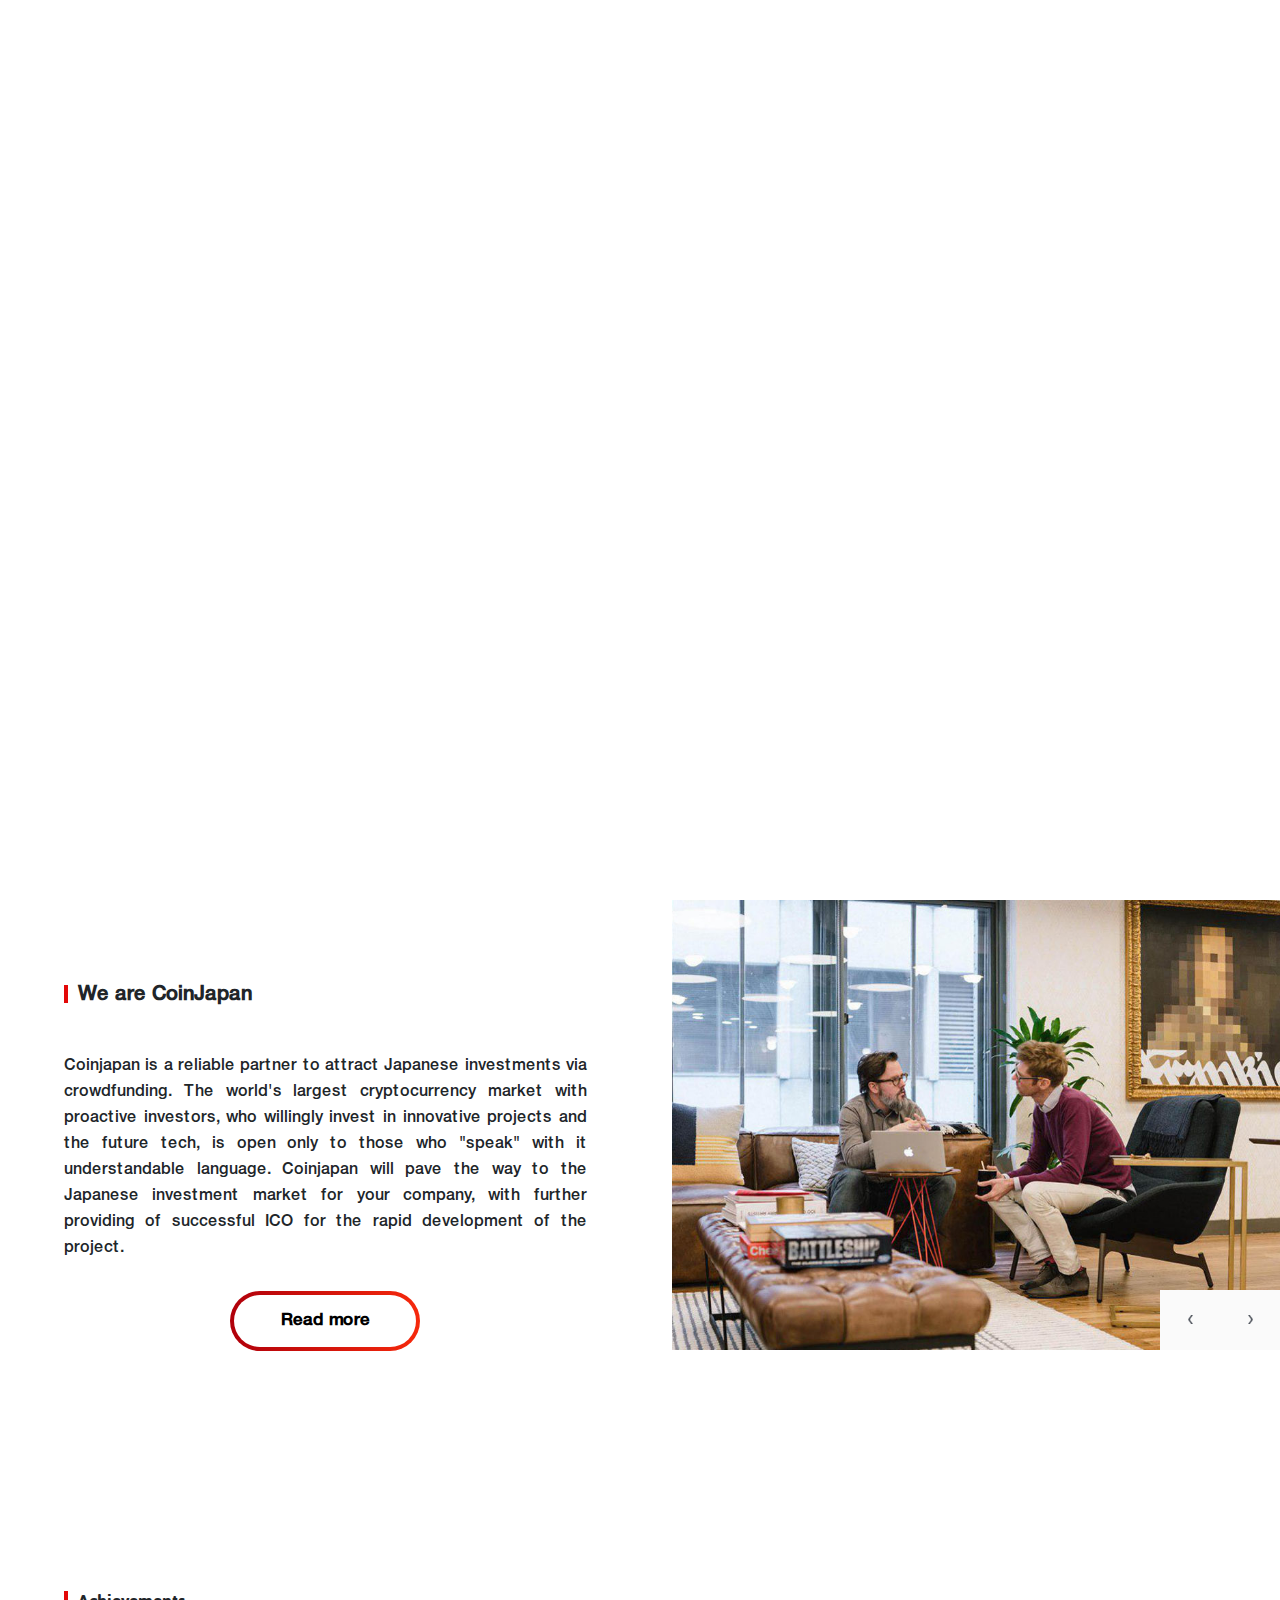
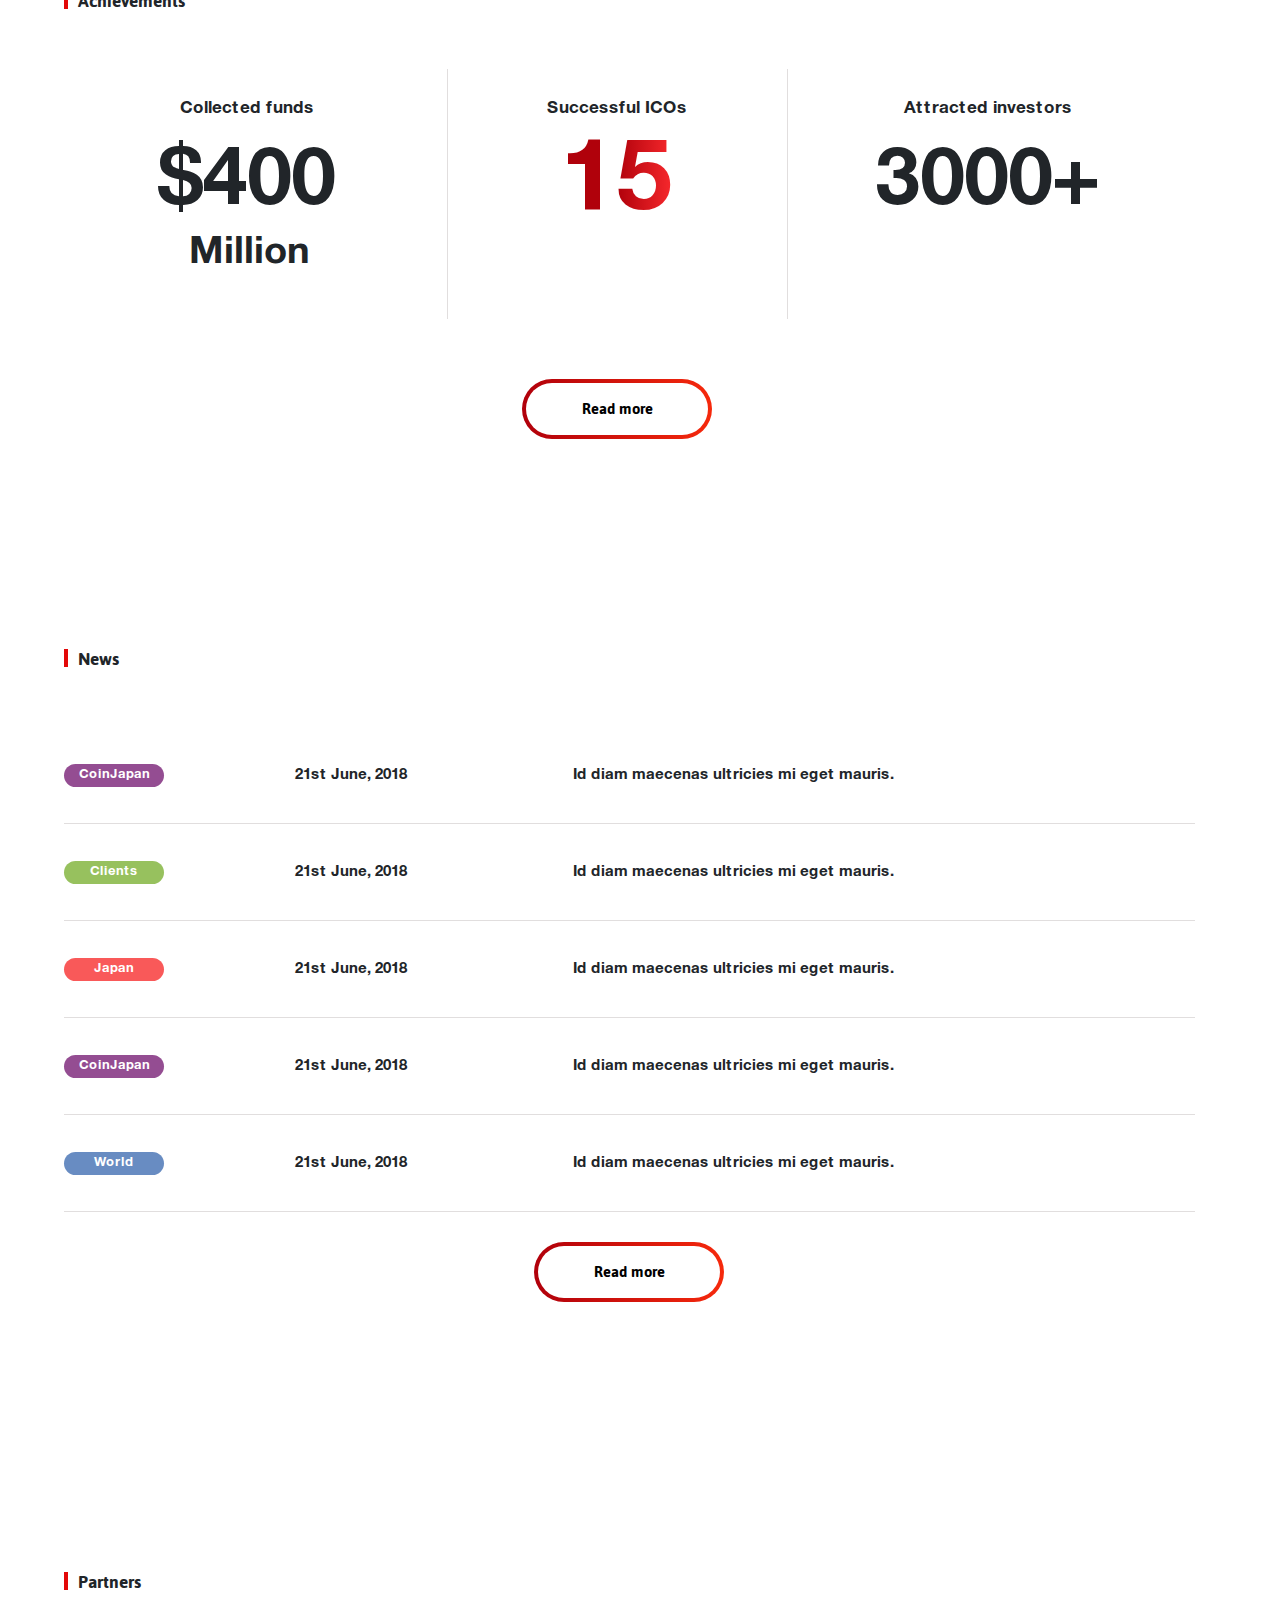
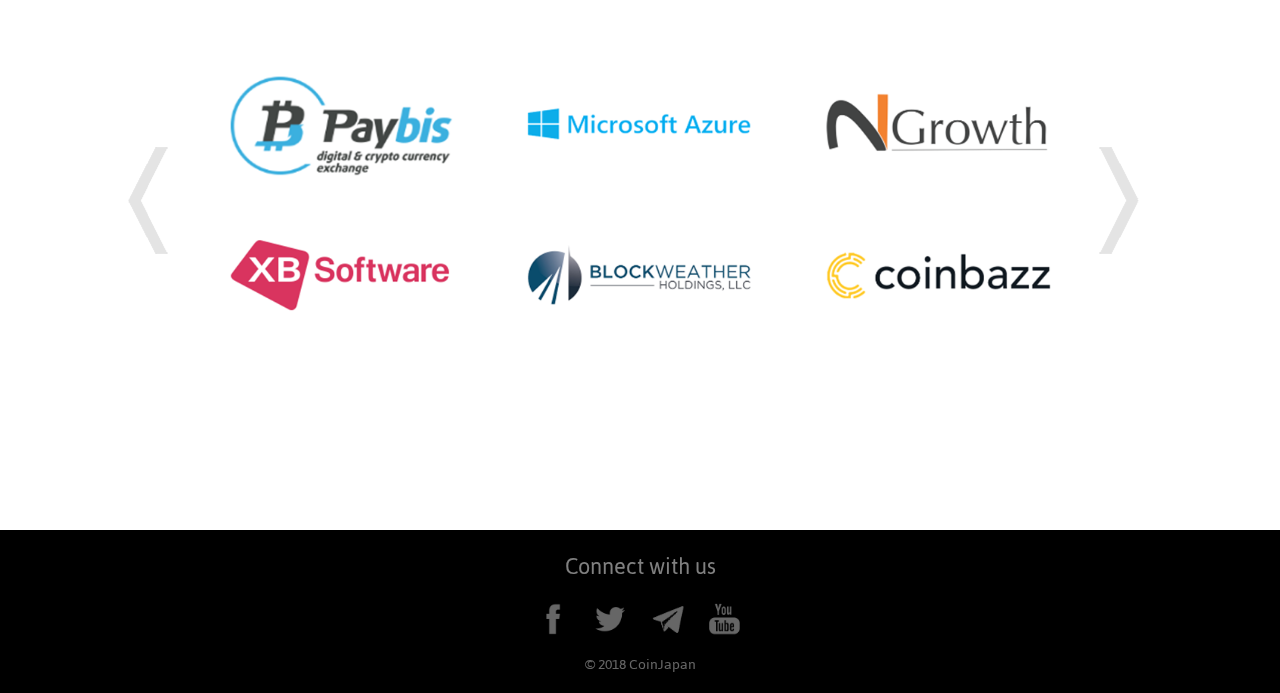
==== index.html @ e871d4e7 "Updated Contact page" ====
<!DOCTYPE html>
<html lang="en">
<head>
    <meta charset="UTF-8">
    <meta name="viewport" content="width=device-width, initial-scale=1">
    <title>Home</title>
    
    <link rel="stylesheet" href="css/lib/owl.carousel.min.css">
    <link rel="stylesheet" href="css/lib/owl.theme.default.min.css">
    <link rel="stylesheet" href="css/lib/animate.min.css">
    <link rel="stylesheet" href="css/lib/bootstrap.min.css">
    <link rel="stylesheet" href="css/fonts.css">
        <link href="https://fonts.googleapis.com/css?family=Jaldi:400,700" rel="stylesheet">

    <link rel="stylesheet" href="css/common.css">
    <link rel="stylesheet" href="css/footer.css">
    <link rel="stylesheet" href="css/header.css">
    <link rel="stylesheet" href="css/home.css">
    <link rel="stylesheet" href="css/about.css">
    <link rel="stylesheet" href="css/services.css">
    <link rel="stylesheet" href="css/contacts.css">

    <script type="text/javascript" src="js/lib/jquery-3.3.1.min.js"></script>
    <script type="text/javascript" src="js/lib/bootstrap.min.js"></script>
    <script type="text/javascript" src="js/lib/owl.carousel.min.js"></script>
    <script type="text/javascript" src="js/lib/jquery.spincrement.min.js"></script>
    

    <script type="text/javascript" src="js/particles.js"></script>
    <script type="text/javascript" src="js/preloader.js"></script>
    <script type="text/javascript" src="js/projectsAutocount.js"></script>
    <script type="text/javascript" src="js/cssAnimate.js"></script>
    <script type="text/javascript" src="js/owlCarousel.js"></script>
    <script type="text/javascript" src="js/homeTitleFix.js"></script>
    <script type="text/javascript" src="js/menuHandler.js"></script>
    <script type="text/javascript" src="js/goToTop.js"></script>
</head>
<body>
<div class="cj-container">
    <div class="go-to-top" data-go-to-top="btn">
        <img src="img/arrowGoToTop.png" alt="go to top">
    </div>
</div>

<header class="header">
    <div class="header-container">
        <div class="logo">
            <img src="img/logotype.png" alt="Logoipe">
        </div>
        <button class="menu-control external">
            <span></span>
        </button>
        <div class="header-controls">
            <p class="header-controls-title">CoinJapan</p>
            <nav class="header-navigation">
                <ul>
                    <li><a class="active-nav-item" href="index.html">Home</a></li>
                    <li><a href="about.html">About</a></li>
                    <li><a href="services.html">Services</a></li>
                    <li><a href="#">Partners</a></li>
                    <li><a href="#">Carriers</a></li>
                    <li><a href="contacts.html">Contacts</a></li>
                    <li><a href="#">News</a></li>
                </ul>
            </nav>
            <div class="header-lang-btn">
                <div class="current-lang">en</div>
                <div class="lang-icon"></div>
            </div>
            <ul class="header-languages">
                <li><a href="#" class="active-lang"><span>en</span></a></li>
                <li><a href="#"><span>ru</span></a></li>
            </ul>
        </div>
    </div>
</header>

<section class="home-title">
    <div class="home-title-bg">
        <canvas id="js-background-renderer"></canvas>
    </div>
    <div class="home-title-content">
        <div class="cj-container">
            <h1 data-css-animate="trigger">
                <span>ICO Consulting and</span>
                <span>Blockchain Technologies</span>
            </h1>
            <div class='icon-scroll' data-go-to-top="btn-down">
                <div class="icon-scroll-screen"></div>
            </div>
        </div>
    </div>
</section>

<section class="home-about-us" data-go-to-top="down-destination">
    <div class="cj-container">
        <div class="about-us-content">
            <h2 class="section-header" data-css-animate="trigger">We are CoinJapan</h2>
            <p data-css-animate="trigger">Coinjapan is a reliable partner to attract Japanese investments via
                crowdfunding. The world's largest
                cryptocurrency market with proactive investors, who willingly invest in innovative projects and
                the future tech, is open only to those who "speak" with it understandable language. Coinjapan
                will pave the way to the Japanese investment market for your company, with further providing of
                successful ICO for the rapid development of the project.</p>
            <div class="cj-btn-container">
                <a href="#" class="cj-btn" data-css-animate="trigger"><span>Read more</span></a>
            </div>
        </div>
        <div class="about-us-slider">
            <div id="mainSlider" class="carousel slide" data-ride="carousel">
                <div class="carousel-inner" role="listbox">
                    <div class="carousel-item active">
                        <img class="d-block img-fluid" src="img/about-us-carousel/photo_2018-03-20_21-27-36.jpg"
                             alt="First slide">
                    </div>
                    <div class="carousel-item">
                        <img class="d-block img-fluid" src="img/about-us-carousel/photo_2018-03-25_11-20-37.jpg"
                             alt="Second slide">
                    </div>
                    <div class="carousel-item">
                        <img class="d-block img-fluid" src="img/about-us-carousel/photo_2018-03-25_11-20-43.jpg"
                             alt="Third slide">
                    </div>
                    <div class="carousel-item">
                        <img class="d-block img-fluid" src="img/about-us-carousel/photo_2018-03-25_11-20-47.jpg"
                             alt="Third slide">
                    </div>
                    <div class="carousel-item">
                        <img class="d-block img-fluid" src="img/about-us-carousel/photo_2018-03-25_11-20-52.jpg"
                             alt="Third slide">
                    </div>
                </div>
                <div class="slide-controls-box">
                    <a class="about-us-slider-prev" href="#mainSlider" role="button" data-slide="prev">
                        <img src="img/prev-arrow.png" alt="prev">
                    </a>
                    <a class="about-us-slider-next" href="#mainSlider" role="button" data-slide="next">
                        <img src="img/next-arrow.png" alt="next">
                    </a>
                </div>
            </div>
        </div>
    </div>
</section>
<section class="home-projects">
    <div class="cj-container">
        <h2 class="section-header" data-css-animate="trigger">Achievements</h2>
        <div class="project-items" data-css-animate="trigger">
            <div class="row" data-projectsAutocount="container">
                <div class="col-sm-12 col-md-4">
                    <div class="project-item ">
                        <h3>Collected funds</h3>
                        <p class="partners-number-medium">$<span data-projectsAutocount="field" data-from="267"
                                                                 data-to="400">400</span><span
                                class="partner-number-description">Million</span></p>
                    </div>
                </div>
                <div class="col-sm-12 col-md-4">
                    <div class="project-item project-item-middle">
                        <h3>Successful ICOs</h3>
                        <p><span class="success-ico-color partners-number-medium" data-projectsAutocount="field"
                                 data-from="7" data-to="15">15</span></p>
                    </div>
                </div>
                <div class="col-sm-12 col-md-4">
                    <div class="project-item project-item-last">
                        <h3>Attracted investors</h3>
                        <p class="partners-number-medium"><span data-projectsAutocount="field" data-from="2500"
                                                                data-to="3000">3000</span><span>+</span></p>
                    </div>
                </div>
            </div>
            <div class="cj-btn-container">
                <a href="#" class="cj-btn" data-css-animate="trigger"><span>Read more</span></a>
            </div>
        </div>

    </div>
</section>
<section class="home-news">
    <div class="cj-container">
        <h2 class="section-header" data-css-animate="trigger">News</h2>
        <div class="news-items">
            <div class="news-item" data-css-animate="trigger">
                <div class="news-item-header">
                    <div class="news-category-label">
                        <span style="background-color: #944d92;">CoinJapan</span>
                    </div>
                    <div class="news-date">
                        21st June, 2018
                    </div>
                </div>
                <div class="news-item-body">
                    <h4 class="news-title">Id diam maecenas ultricies mi eget mauris.</h4>
                </div>
            </div>
            <div class="news-item" data-css-animate="trigger">
                <div class="news-item-header">
                    <div class="news-category-label">
                        <span style="background-color: #97c15e;">Clients</span>
                    </div>
                    <div class="news-date">
                        21st June, 2018
                    </div>
                </div>
                <div class="news-item-body">
                    <h4 class="news-title">Id diam maecenas ultricies mi eget mauris.</h4>
                </div>
            </div>
            <div class="news-item" data-css-animate="trigger">
                <div class="news-item-header">
                    <div class="news-category-label">
                        <span style="background-color: #f95959;">Japan</span>
                    </div>
                    <div class="news-date">
                        21st June, 2018
                    </div>
                </div>
                <div class="news-item-body">
                    <h4 class="news-title">Id diam maecenas ultricies mi eget mauris.</h4>
                </div>
            </div>
            <div class="news-item" data-css-animate="trigger">
                <div class="news-item-header">
                    <div class="news-category-label">
                        <span style="background-color: #944d92;">CoinJapan</span>
                    </div>
                    <div class="news-date">
                        21st June, 2018
                    </div>
                </div>
                <div class="news-item-body">
                    <h4 class="news-title">Id diam maecenas ultricies mi eget mauris.</h4>
                </div>
            </div>

            <div class="news-item" data-css-animate="trigger">
                <div class="news-item-header">
                    <div class="news-category-label">
                        <span style="background-color: #688cc2;">World</span>
                    </div>
                    <div class="news-date">
                        21st June, 2018
                    </div>
                </div>
                <div class="news-item-body">
                    <h4 class="news-title">Id diam maecenas ultricies mi eget mauris.</h4>
                </div>
            </div>
            <div class="cj-btn-container">
                <a href="#" class="cj-btn" data-css-animate="trigger"><span>Read more</span></a>
            </div>
        </div>
</section>

<section class="home-partners">
    <div class="cj-container">
        <h2 class="section-header" data-css-animate="trigger">Partners</h2>

        <div class="partners-carousel-container" data-css-animate="trigger">
            <div class="partners-next-container">
                <div class="partners-prev"></div>
            </div>
            <div class="owl-carousel">
                <div class="row">
                    <div class="col-12 partner-item">
                        <img src="img/partners-carousel/paybis.png" alt="paybis">
                    </div>
                    <div class="col-12 partner-item">
                        <img src="img/partners-carousel/xb-software.png" alt="xb-software">
                    </div>
                </div>
                <div class="row">
                    <div class="col-12 partner-item">
                        <img src="img/partners-carousel/microsoftazure.png" alt="microsoftazure">
                    </div>
                    <div class="col-12 partner-item">
                        <img src="img/partners-carousel/blockweather.png" alt="blockweather">
                    </div>
                </div>
                <div class="row">
                    <div class="col-12 partner-item">
                        <img src="img/partners-carousel/growth.png" alt="growth">
                    </div>
                    <div class="col-12 partner-item">
                        <img src="img/partners-carousel/coinbazz.png" alt="coinbazz">
                    </div>
                </div>
            </div>
            <div class="partners-next-container">
                <div class="partners-next"></div>
            </div>
        </div>
    </div>
</section>

<footer class="footer">
    <div class="footer-container">
        <div class="row">
            <div class="col-12">
                <span class="footer-connect-us">Connect with us</span>
            </div>
        </div>
        <div class="row">
            <div class="col-md-12 col-sm-12">
                <div class="social-links">
                    <a href="#" class="fb-icon"></a>
                    <a href="#" class="twitter-icon"></a>
                    <a href="#" class="telegram-icon"></a>
                    <a href="#" class="youtube-icon"></a>
                </div>
            </div>
        </div>
        <div class="row">
            <div class="col-12">
                <div class="copyright">© 2018 CoinJapan</div>
            </div>
        </div>
        <div class="footer-go-to-top" data-go-to-top="btn">
            <img src="img/arrowGoToTop.png" alt="go to top">
        </div>
    </div>
</footer>
<div id="preloader"></div>
<script src="js/main.js"></script>
</body>
</html>
---- css/fonts.css ----
@font-face {
    font-family: 'Helvetica Neue Cyr Bold';
    src: url('../fonts/helveticaneuecyrbold.eot');
    src: url('../fonts/helveticaneuecyrbold.eot') format('embedded-opentype'),
         url('../fonts/helveticaneuecyrbold.woff2') format('woff2'),
         url('../fonts/helveticaneuecyrbold.woff') format('woff'),
         url('../fonts/helveticaneuecyrbold.ttf') format('truetype'),
         url('../fonts/helveticaneuecyrbold.svg#helveticaneuecyrbold') format('svg');
}

@font-face {
    font-family: 'HELVETICAMEDIUM';
    src: url('../fonts/HELVETICAMEDIUM.eot');
    src: url('../fonts/HELVETICAMEDIUM.eot') format('embedded-opentype'),
         url('../fonts/HELVETICAMEDIUM.woff2') format('woff2'),
         url('../fonts/HELVETICAMEDIUM.woff') format('woff'),
         url('../fonts/HELVETICAMEDIUM.ttf') format('truetype'),
         url('../fonts/HELVETICAMEDIUM.svg#HELVETICAMEDIUM') format('svg');
}

@font-face {
    font-family: 'HelveticaNeueMedium';
    src: url('../fonts/HelveticaNeueMedium.eot');
    src: url('../fonts/HelveticaNeueMedium.eot') format('embedded-opentype'),
         url('../fonts/HelveticaNeueMedium.woff2') format('woff2'),
         url('../fonts/HelveticaNeueMedium.woff') format('woff'),
         url('../fonts/HelveticaNeueMedium.ttf') format('truetype'),
         url('../fonts/HelveticaNeueMedium.svg#HelveticaNeueMedium') format('svg');
}
---- css/common.css ----
@media all and (max-width: 680px){

}

@media all and (max-width: 1024px){

}



html, body, div, span, applet, object, iframe,
h1, h2, h3, h4, h5, h6, p, blockquote, pre,
a, abbr, acronym, address, big, cite, code,
del, dfn, em, img, ins, kbd, q, s, samp,
small, strike, strong, sub, sup, tt, var,
b, u, i, center,
dl, dt, dd, ol, ul, li,
fieldset, form, label, legend,
table, caption, tbody, tfoot, thead, tr, th, td,
article, aside, canvas, details, embed,
figure, figcaption, footer, header, hgroup,
menu, nav, output, ruby, section, summary,
time, mark, audio, video {
    margin: 0;
    padding: 0;
    border: 0;
    font-size: 100%;
    font: inherit;
    vertical-align: baseline;
}

/* HTML5 display-role reset for older browsers */
article, aside, details, figcaption, figure,
footer, header, hgroup, menu, nav, section {
    display: block;
}

body {
    background-color: #FAFAFA !important;
    font-family: 'Jaldi', sans-serif;
}

ol, ul {
    list-style: none;
}

blockquote, q {
    quotes: none;
}

blockquote:before, blockquote:after,
q:before, q:after {
    content: '';
    content: none;
}

table {
    border-collapse: collapse;
    border-spacing: 0;
}

.no-gutters {
  margin-right: 0;
  margin-left: 0;

  > .col,
  > [class*="col-"] {
    padding-right: 0;
    padding-left: 0;
  }
}

.background-color-grey {
    background-color: #fcfcfc !important;
}

#preloader {
    width: 100%; 
    height: 1000px; 
    position: fixed; 
    background-color: #fff; 
    top:0; 
    left: 0; 
    z-index: 999;
}

.cj-container {
    width: 100%;
    background-color: #fff;
}

@media all and (min-width: 1400px) {
    .cj-container {
        width: 1400px;
    }
}

.section-header {
    padding-left: 10px;
    margin-bottom: 20px;
    font-size: 20px;
    height: 18px;
    line-height: 20px;
    border-left: 4px #e30808 solid;
    /*font-family: 'Helvetica Neue Cyr Bold';*/
    font-weight: 700;
}

.cj-btn-container {
    width: 100%;
    display: flex;
    justify-content: center;
}

.cj-btn {
    margin: 30px 0;
}

.cj-btn span {
    display: block;
    width: 182px;
    height: 52px;
    color: #000;
    background-color: #fff;
    border-radius: 35px;
    text-align: center;
    line-height: 52px;
    font-size: 17px;
    -webkit-transition: all 0.3s ease;
    -moz-transition: all 0.3s ease;
    -o-transition: all 0.3s ease;
    transition: all 0.3s ease;
    /*font-family: 'Helvetica Neue Cyr Bold';*/
}

.cj-btn:hover {
    text-decoration: none;
}

.cj-btn span:hover {
    background-color: transparent;
    color: #fff;
}

.cj-btn {
    display: flex;
    align-items: center;
    justify-content: center;
    text-decoration: none;
    width: 190px;
    height: 60px;
    border-radius: 35px;
    background: rgba(176, 0, 11, 1);
    background: -moz-linear-gradient(left, rgba(176, 0, 11, 1) 0%, rgba(246, 41, 12, 1) 100%);
    background: -webkit-linear-gradient(left, rgba(176, 0, 11, 1) 0%, rgba(246, 41, 12, 1) 100%);
    background: -o-linear-gradient(left, rgba(176, 0, 11, 1) 0%, rgba(246, 41, 12, 1) 100%);
    background: -ms-linear-gradient(left, rgba(176, 0, 11, 1) 0%, rgba(246, 41, 12, 1) 100%);
    background: linear-gradient(to right, rgba(176, 0, 11, 1) 0%, rgba(246, 41, 12, 1) 100%);
    background: -webkit-gradient(left top, right top, color-stop(0%, rgba(176, 0, 11, 1)), color-stop(100%, rgba(246, 41, 12, 1)));
    filter: progid:DXImageTransform.Microsoft.gradient(startColorstr='#b0000b', endColorstr='#f6290c', GradientType=1);
    font-weight: 700;
}

.shadow-wrapper {
    -webkit-box-shadow: 0 0 10px rgba(0,0,0,0.5);
    -moz-box-shadow: 0 0 10px rgba(0,0,0,0.5);
    box-shadow: 0 0 10px rgba(0,0,0,0.5);
}


/*
█████████████████████████████████████████████████████
█────██────██────██───███████───██───██───██─████───█
█─██─██─██─██─█████─██████████─████─████─███─████─███
█────██────██─█──██───██───███─████─████─███─████───█
█─█████─██─██─██─██─██████████─████─████─███─████─███
█─█████─██─██────██───████████─███───███─███───██───█
█████████████████████████████████████████████████████
*/

.page-title {
    margin-top: 100px;
    height: 500px;
    width: 100%;
}

.about-title-bg {
    background: url('../img/pages/about-title-bg.jpg')100% 72% no-repeat;
    background-size: cover; 
}

.services-title-bg {
    background: url('../img/pages/DSC_3272.jpg')100% 53% no-repeat;
    background-size: cover; 
}

.contacts-title-bg {
    background: url('../img/pages/DSC_3331.jpg')100% 53% no-repeat;
    background-size: cover; 
}

.page-title .cj-container {
    display: flex;
    flex-direction: column;
    justify-content: flex-end;
    background-color: transparent;
    padding-left: 0;
    height: inherit;
    margin:auto;
}

.page-title h1 {
    background-color: transparent;
    color: #fff;
    font-size: 38px;
    /*font-family: 'Helvetica Neue Cyr Bold';*/
    margin-left: 15px;
    margin-right: 5%;
    margin-bottom: 180px;
    padding-left: 3%;
    font-weight: 700;
}

.page-titke-overlay {
    background-color: rgba(0, 0, 0, 0.4);
    height: 500px;
    width: 100%;
}

@media all and (max-width: 1400px){
    .page-title h1 {
        margin-left: 5%;
    }
}

/*
███████████████████████████████████████████████████████████████████
█────███────██───██────██────███────██────██─█─██─███──█────███───█
█─██──██─██─██─████─██─██─██──██─██─██─██─██─█─██──█───█─██──██─███
█────███────██───██────██─██──██─█████────██─█─██─█─█──█────███───█
█─██──██─█─███─████─██─██─██──██─██─██─█─███─█─██─███──█─██──████─█
█────███─█─███───██─██─██────███────██─█─███───██─███──█────███───█
███████████████████████████████████████████████████████████████████
*/

.breadcrumbs {
    background-color: #fcfcfc;
    margin-bottom: 0;
    height: 100px;
    padding-left: 3%;
    padding-right: 3%;
    margin-left: 0;
    margin-right: 0;
}

.breadcrumbs li {
    display: inline-block;
    line-height: 100px;
    margin: 0 15px;
}

.breadcrumbs li a {
    position: relative;
    font-size: 12px;
    color: #000;
    /*font-family: 'Helvetica Neue Cyr Bold';*/
    text-decoration: none;
}

.breadcrumbs li:last-child a {
    color: #999;
}

.breadcrumbs li a:after {
    content: "";
    position: absolute;
    background: url('../img/breadcrump-arrow-right.png');
    -webkit-background-size: 100%;
    background-size: 100%;
    display: block;
    width: 11px;
    top: 0;
    right: -23px;
    height: 10px;
}

.breadcrumbs li:last-child a:after {
    display: none;
}

@media all and (max-width: 1400px){
    .breadcrumbs {
        padding-left: 3%;
        padding-right: 5%;
        margin-left: 50px;
        margin-right: 50px;
    }
}



/*
████████████████████████████████████████████████████████████████████
█────███────██───██───██────██─███──██████─████───██─██─██─██─██───█
█─██──██─██─███─████─███─██─██──█───██████─█████─███──█─██─█─███─███
█────███─██─███─████─███─██─██─█─█──█───██─█████─███─█──██──████───█
█─██──██─██─███─████─███─██─██─███──██████─█████─███─██─██─█─█████─█
█────███────███─████─███────██─███──██████───██───██─██─██─██─██───█
████████████████████████████████████████████████████████████████████
*/

.bottom-links .cj-container {
    padding-left: 0;
    margin:auto;
}

.bottom-links-container {
    display: flex;
    justify-content: space-around;
    padding: 120px 5%;
}

.link-item-wrapper {
    position: relative;
    height: 300px;
    width: 45%;
    overflow: hidden;
}

.link-item-wrapper a {
    display: block;
    position: absolute;
    height: inherit;
    width: 100%;
    line-height: 300px;
    text-align: center;
    font-size: 40px;
    color: #fff;
    /*font-family: 'Helvetica Neue Cyr Bold';*/
    text-transform: uppercase;
      -moz-transition: all 2s ease-out;
    -o-transition: all 2s ease-out;
    -webkit-transition: all 2s ease-out;
    transition: all 2s ease-out;
}

.bottom-links-container a span {
    position: absolute;
    top:0;
    left: 0;
    width: 100%;
    height: inherit;
    background-color: rgba( 0, 0, 0, 0.5);
    z-index: 2;
}

.bottom-links-container a img {
    display: inline-block;
    position: relative;
    top: 0;
    left: 0;
    width: 100%;
    z-index: 1;
}

.bottom-links-container a:hover {
    text-decoration: none;    
    color: #fff;
}

.link-item-wrapper a:hover{
    -webkit-transform: scale(1.1);
    -moz-transform: scale(1.1);
    -o-transform: scale(1.1);
}



.services-link {
    background-image: url('../img/DSC_3272.jpg');
}

.projects-link {
    background-image: url('../img/DSC_3244.jpg');
}

.about-link {
    background: url('../img/about-title-bg.jpg')  48% 24%;
}

@media all and (max-width: 1024px){
    
    .bottom-links-container a {
        line-height: 150px;
    }

    .services-link,
    .projects-link {
        height: 150px;
    }
}

@media all and (max-width: 680px){

    .bottom-links-container a {
        line-height: 100px;
        font-size: 20px;
    }

    .bottom-links-container a img{
        width: 30px;
    }

    .services-link,
    .projects-link {
        height: 100px;
    }

    .bottom-links-container {
        padding: 0 2% 60px;
    }

    .bottom-links-container a img {
        margin-bottom: -10px;
    }

    .bottom-links-container a img.left-bottom-link-arrow{
        margin-bottom: -8px;
    }

}
---- css/footer.css ----
.footer-container{
    height: inherit;
    width: 100%;
    display: flex;
    flex-direction: column;
    align-items: center;
    background-color: #000;
}
.footer-connect-us{
    display: inline-block;
    margin-top: 15px;
    font-size: 25px;
    color: #fff;
    opacity: 0.5;
    /*font-family: 'Helvetica Neue Cyr Bold';*/
    font-family: 'Jaldi', sans-serif;
}

@media all and (min-width: 1400px){
    .footer-container {
        width: 1400px;
        margin:auto;
    }
}

.copyright{
    font-size: 16px;
    margin-bottom: 15px;
    color:#fff;
    text-align: center;
    opacity: 0.4;
     /*font-family: 'Helvetica Neue Cyr Bold';*/
     font-family: 'Jaldi', sans-serif;
}
.social-links{
    display: flex;
    text-align: center;
    justify-content: center;
    padding-top:15px;
    padding-bottom: 15px;
}
.social-links a{
    display: inline-block;
    margin-left: 12px;
    margin-right: 12px;
    width: 33px;
    height: 33px;
        background-repeat: no-repeat;
    -webkit-background-size: cover;
    background-size: cover;
}

.twitter-icon{
    background: #000 url('../img/twitter-active.png') 100% 100%;
    opacity: .4;

}
.twitter-icon:hover{
    background: url('../img/twitter-active.png') 100% 100%;
    opacity: 1;
    background-repeat: no-repeat;
    -webkit-background-size: cover;
    background-size: cover;
}
.telegram-icon{
  background: #000 url('../img/telegram-active.png') 100% 100%;
  opacity: .4;

}
.telegram-icon:hover{
    background: url('../img/telegram-active.png') 100% 100%;
    opacity: 1;
    background-repeat: no-repeat;
    -webkit-background-size: cover;
    background-size: cover;
}

.fb-icon{
  background: #000 url('../img/facebook-active.png') 100% 100%;
  opacity: .4;

}
.fb-icon:hover{
    background: url('../img/facebook-active.png') 100% 100%;
    opacity: 1;
    background-repeat: no-repeat;
    -webkit-background-size: cover;
    background-size: cover;
}
.youtube-icon{
  background: #000 url('../img/youtube-active.png') 100% 100%;
  opacity: .4;
}
.youtube-icon:hover{
    background: url('../img/youtube-active.png') 100% 100%;
    opacity: 1;
    background-repeat: no-repeat;
    -webkit-background-size: cover;
    background-size: cover;
}

@media all and (max-width: 999px){

    .footer-connect-us{
        display: none;
    }
}

.footer-go-to-top{
    display: none !important;
    position: absolute;
    right: 10px;
    width: 50px;
    height: 29px;
    padding-top:32px;
    cursor: pointer;
}
.footer-go-to-top img{
    height:29px;
}


@media all and (max-width: 1098px){
    .footer-go-to-top{
        display: block !important;
    }

}
---- css/header.css ----
.logo img{
	width: 180px;
}

.header{
	z-index: 998;
	position: fixed;
	top: 0;
	left:0;
	right: 0;
	height: 70px;
	background-color: #FAFAFA ;
}

.header-container{
	height: inherit;
	width: 100%;
	display: flex;
	justify-content: space-between;
	align-items: center;
}

@media all and (max-width: 1024px){
	.header{
		height: 100px;
		background-color: #fff;
	}
	.header-container{
		width: 100%;
		padding: 0 3%
	}
}

@media all and (min-width: 1400px){
	.header-container {
		width: 1400px;
		margin:auto;
	}
}


.logo{
	margin-left: 20px;
}

.menu-control{
	margin-right: 20px;
}

.header-controls-title{
	margin-top: 40px;
}

.home-navigation{
	position: absolute;
}

.header-navigation a{
	/*font-family: 'Helvetica Neue Cyr Bold';*/
	font-family: 'Jaldi', sans-serif;
	font-weight: 700;
}

.header-languages{
	margin-bottom: 40px;
}

.header-languages a{
	/*font-family: 'Helvetica Neue Cyr Bold';*/
	font-family: 'Jaldi', sans-serif;
	font-weight: 700;
}

.menu-control{
	z-index: 100;
	float: right;
	position: relative;
	overflow: hidden;
	padding: 0;
	width: 30px;
	height: 25px;
	font-size: 0;
	text-indent: -9999px;
	-webkit-appearance: none;
	-moz-appearance: none;
	appearance: none;
	box-shadow: none;
	border-radius: none;
	border: none;
	cursor: pointer;
	-webkit-transition: background 0.3s;
	transition: background 0.3s;
	background-color: transparent;
}

.menu-control span {
	display: block;
	position: absolute;
	top: 0;
	left: 0;
	right: 18px;
	height: 2px;
	width: 100%;

}
.external span{
	background-color: #000;
}
.internal span{
	background-color: #fff;
}
.menu-control span::before,
.menu-control span::after {
	position: absolute;
	display: block;
	left: 0;
	width: 100%;
	height: 2px;
	content: "";
}
.external span::before,
.external span::after{
	background-color: #000;
}
.internal span::before,
.internal span::after{
	background-color: #fff;
}

.menu-control span::before {
	top: 8px;
}
.menu-control span::after {
	bottom: -16px;
}
.menu-control span {
	-webkit-transition: background 0 0.3s;
	transition: background 0 0.3s;
}
.menu-control span::before,
.menu-control span::after {
	-webkit-transition-duration: 0.3s, 0.3s;
	transition-duration: 0.3s, 0.3s;
	-webkit-transition-delay: 0.3s, 0;
	transition-delay: 0.3s, 0;
}
.menu-control span::before {
	-webkit-transition-property: top, -webkit-transform;
	transition-property: top, transform;
}
.menu-control span::after {
	-webkit-transition-property: bottom, -webkit-transform;
	transition-property: bottom, transform;
}
.menu-control:focus {
	outline: none;
}
.menu-control.active span {
	background: none;
}
.menu-control.active span::before {
	top: 11px;
	-webkit-transform: rotate(40deg);
	-ms-transform: rotate(40deg);
	transform: rotate(40deg);
}
.menu-control.active span::after {
	bottom: -11px;
	-webkit-transform: rotate(-40deg);
	-ms-transform: rotate(-40deg);
	transform: rotate(-40deg);
}
.menu-control.active span::before,
.menu-control.active span::after{
	-webkit-transition-delay: 0, 0.3s;
	transition-delay: 0, 0.3s;
}

.header-controls{
	display: none;
}

@media all and (min-width: 1099px){

	.header{
		height: 100px;
	}

	.logo{
		width: 250px;
		margin-left: 5%;
	}

	.header-controls{
		display: flex;
		position: relative;
		margin-right: 5%;
		justify-content: space-between;
		-webkit-transition-delay: 0, 0.3s;
		transition-delay: 0, 0.3s;
	}
	.header-languages{
		display: none;
		position: absolute;
		top: 100px;
		padding-top: 20px;
		height:74px;
		right: 0;
		flex-direction: column;
		background-color: #000;
		width: 100px;
		z-index: 1;
		margin-bottom: 0;
	}

	.header-languages li a span{
		font-size: 14px;
		font-weight: 700;
		text-transform: uppercase;
		color: #fff;
		text-decoration: none;
	}

	.header-languages a.active-lang{
		display: none;
	}

	.header-languages li a{
		display: block;
		text-decoration: none;
		text-align: center;
	}

	.header-lang-btn{
		display: flex;
		height: 100px;
		width: 100px;
		align-items: center;
		justify-content: center;
		background-color: #000;
		clear: both;
		padding: 0;
		margin: 0;
		z-index: 2;
		cursor: pointer;
		/*font-family: 'Helvetica Neue Cyr Bold';*/
		font-family: 'Jaldi', sans-serif;
		font-weight: 700;
	}

	.lang-icon{
		margin-left: 10px;
	}

	.current-lang{
		text-transform: uppercase;
		color: #fff;
		font-weight: 600;
	}

	
	.active-nav-item{
		border-bottom: 4px #e30808 solid;
	}

	.lang-icon{
		font-size: 0;
		height: 17px;
		width: 17px;
		background: url('../img/earth-icon.png') center center no-repeat;
		background-size: cover;
	}

	.menu-control{
		display: none;
	}

	.header-controls-title{
		display:none;
	}

	.header-navigation a{
		padding-bottom: 7px;
	}

	.header-navigation ul{
		margin: 0 10px 0 0;
	}
	.header-navigation li{
		display: inline-block;
		margin-top: 36px;
		margin-left: 10px;
	}
	.header-navigation li a {
		color: #000;
		text-decoration: none;
	}
}

@media all and (max-width: 1098px){
	.header-lang-btn{
		display: none;
	}
	.header-languages{
		display: block !important;
	}

	.header-controls{
		z-index: 99;
		display: none;
		position: fixed;
		justify-content: space-between;
		flex-direction: column;
		align-items: center;
		top:0;
		left: 0;
		right: 0;
		bottom: 0;
		background-color: #313131;
		opacity: 0;
	}

	.header-controls-title{
		position: relative;
		/*font-family: 'Helvetica Neue Cyr Bold';*/
		font-family: 'Jaldi', sans-serif;
		font-size: 16px;
		color: #fff;
		font-weight: 700;
	}

	.header-navigation li{
		text-align: center;
		height: 45px;
	}

	.header-navigation a.active-nav-item{
		background: linear-gradient(90deg, #b0010b 50%, #b0010b 50%, #f8292d);
	    -webkit-background-clip: text;
	    -webkit-text-fill-color: transparent;
	    color: #f8292d;
	}

	.header-navigation a{
		font-size: 18px;
		color: #777;
		line-height: 100px;
		font-weight: 800;
	}

	.header-navigation a:hover{
		text-decoration: none;
		color: #fff;
	}

	.header-languages li{
		text-align: center;
		display: inline-block;
		margin: 0 20px;
	}
	.header-languages a.active-lang{
		color: #fff;
	}

	.header-languages a{
		font-size: 18px;
		color: #777;
		text-align: center;
		font-weight: 800;
	}

	.header-languages a:hover{
		text-decoration: none;
		color: #fff;
	}
}

.go-to-top{
	display: none;
	background-color: #000;
	position: fixed;
	top: 10px;
	width: 60px;
	height: 60px;
	z-index: 999;
	cursor: pointer;
	text-align: center;
}

.go-to-top img{
	margin-top: 22px;
	height: 15px;
}


@media all and (max-width: 1098px){
	.go-to-top{
		display: none !important;
	}

}

@media all and (max-width:680px){
   .logo img{
		width: 145px;
	}
	.header-container{
		height: 70px;
	}
	.header{
		height: 70px;
	}
}
---- css/home.css ----
/*
============================================
███──███──███──█────███
─█────█────█───█────█
─█────█────█───█────███
─█────█────█───█────█
─█───███───█───███──███
============================================
*/

.home-title {
    position: relative;
    width: 100%;
    height: 500px;
    margin:auto;
}

.home-title .cj-container {
    background-color: inherit;
    margin: auto;
}

.home-title-bg {
    position: absolute;
    top: 0;
    left: 0;
    height: inherit;
    width: 100%;
    display: flex;
    align-items: center;
}

#js-background-renderer {
    height: 380px;
    width: 100%;
}

.home-title-content {
    position: absolute;
    top: 0;
    left: 0;
    height: inherit;
    width: 100%;
    display: flex;
    align-items: center;
}

.home-title-content .cj-container {
    display: flex;
    height: inherit;
    flex-direction: column;
    align-items: center;
    position: relative;
    justify-content: center;
    margin:auto;
}

.home-title h1 {
    height: 25%;
    width: 100%;
    font-family: 'Helvetica Neue Cyr Bold';
    z-index: 4;
    -webkit-transition: all 0.3s;
    -moz-transition: all 0.3s;
    -o-transition: all 0.3s;
    transition: all 0.3s;
    display: flex;
    justify-content: center;
    align-items: flex-start;
    flex-direction: column;
    font-size: 50px;
    line-height: 60px;
    padding-left: 1%;
}

@media all and (min-width: 999px) {

    .home-title h1 {
        font-size: 55px;
        line-height: 56px;
        text-align: left;
        margin-top: 0%;
        padding-left: 5%;
    }

}

@media all and (min-width: 1500px) {
    .home-title h1 {
        font-size: 60px;
        line-height: 61px;
        text-align: center;
        margin-top: -4%;
        align-items: center;
        padding-left: 2%;
    }
}

.home-title h1 span {
    display: block;
}

.icon-scroll,
.icon-scroll:before {
    position: absolute;
    left: 50%;
}

.icon-scroll {
    bottom: 15px;
    margin-top: -25px;
    margin-left: -20px;
    box-shadow: inset 0 0 0 1px #acafb1;
    border-radius: 25px;
    width: 24px;
    height: 39px;
    position: absolute;
    z-index: 5;
    cursor: pointer;
}

.icon-scroll:before {
    content: '';
    width: 4px;
    height: 4px;
    background: #acafb1;
    margin-left: -2px;
    top: 6px;
    border-radius: 4px;
    -webkit-animation-duration: 1.5s;
    animation-duration: 1.5s;
    -webkit-animation-iteration-count: infinite;
    animation-iteration-count: infinite;
    -webkit-animation-name: scroll;
    animation-name: scroll;
}

@-webkit-keyframes scroll {
    0% {
        opacity: 1;
    }
    100% {
        opacity: 0;
        -webkit-transform: translateY(23px);
        transform: translateY(23px);
    }
}

@keyframes scroll {
    0% {
        opacity: 1;
    }
    100% {
        opacity: 0;
        -webkit-transform: translateY(23px);
        transform: translateY(23px);
    }
}

@media all and (max-device-width: 768px) {

    .icon-scroll {
        height: 62px;
        border-radius: 4px;
        width: 30px;
    }

    .icon-scroll:after {
        content: '';
        display: block;
        width: 7px;
        height: 7px;
        margin: 1px auto 0 auto;
        border: 1px solid #acafb1;
        border-radius: 50%;
    }

    .icon-scroll-screen {
          position: relative;
        width: 26px;
        height: 43px;
        margin: 8px auto 0;
        border: 1px solid #acafb1;
    }

    .icon-scroll:before {
        top: 48px;
    }

    @-webkit-keyframes scroll {
        0% {
            opacity: 1;
        }
        100% {
            opacity: 0;
            -webkit-transform: translateY(-23px);
            transform: translateY(-23px);
        }
    }

    @keyframes scroll {
        0% {
            opacity: 1;
        }
        100% {
            opacity: 0;
            -webkit-transform: translateY(-23px);
            transform: translateY(-23px);
        }
    }

}

@media all and (max-width: 680px) {

    .home-title h1 {
        font-size: 27px;
        line-height: 30px;
        margin-top: 0;
        display: flex;
        flex-direction: column;
        align-items: center;
    }

    .home-title h1 span {
        text-align: center;
    }

    .icon-scroll {
        height: 62px;
        border-radius: 4px;
        width: 30px;
        margin-left: -12px;
    }

    .icon-scroll:after {
        content: '';
        display: block;
        width: 7px;
        height: 7px;
        margin: 1px auto 0 auto;
        border: 1px solid #acafb1;
        border-radius: 50%;
    }

    .icon-scroll-screen {
        position: relative;
        width: 26px;
        height: 43px;
        margin: 8px auto 0;
        border: 1px solid #acafb1;
    }

    .icon-scroll:before {
        top: 33px;
    }

    @-webkit-keyframes scroll {
        0% {
            opacity: 1;
        }
        100% {
            opacity: 0;
            -webkit-transform: translateY(-23px);
            transform: translateY(-23px);
        }
    }

    @keyframes scroll {
        0% {
            opacity: 1;
        }
        100% {
            opacity: 0;
            -webkit-transform: translateY(-23px);
            transform: translateY(-23px);
        }
    }
}

/*
============================================
████──████───████──█─█──███
█──█──█──██──█──█──█─█───█
████──████───█──█──█─█───█
█──█──█──██──█──█──█─█───█
█──█──████───████──███───█
============================================
*/

.home-about-us .cj-container {
    padding-bottom: 180px;
    display: flex;
    flex-direction: column;
    padding-left: 5%;
    margin: auto;

}

.home-about-us .about-us-content {
    width: 100%;
}

.home-about-us .about-us-slider {
    width: 100%;
    padding-right: 5%;
}

.home-about-us {
    font-family: 'HELVETICAMEDIUM';
    font-weight: 500;
    font-size: 17px;
    text-align: justify;
}

.about-us-slider-prev img,
.about-us-slider-next img {
    height: 9px;
    width: 5px;
}

.about-us-slider-prev {
    width: 50%;
    display: block;
}

.about-us-slider-next {
    width: 50%;
    display: block;

}

.about-us-slider {
    position: relative;
}

.carousel-item {
    overflow: hidden;
}

.about-us-content {
    padding-top: 7%;
    padding-right: 5%;
}

.about-us-content p {
    font-size: 16px;
    line-height: 26px;
}

#mainSlider {
    height: 450px;
    overflow: hidden;
}

.slide-controls-box {
    display: flex;
    position: absolute;
    width: 120px;
    height: 60px;
    bottom: 0;
    right: 0;
    background-color: #FAFAFA;
    text-align: center;
    line-height: 60px;
}

.carousel-control-next-icon,
.carousel-control-prev-icon {
    visibility: hidden;
}

.home-about-us .cj-btn-container {
    padding-bottom: 30px;
}

.about-us-content .section-header {
    margin-bottom: 50px;
}

@media all and (min-width: 1026px) {

    .home-about-us .cj-container {
        display: flex;
        flex-direction: row;
    }

    .home-about-us .about-us-content {
        width: 50%;
        padding-right: 7%;
    }

    .home-about-us .about-us-slider {
        width: 50%;
        padding-right: 0;
    }

}

@media all and (max-width: 680px) {
    #mainSlider {
        height: auto;
        overflow: hidden;
    }

    .about-us-content .section-header {
        margin-bottom: 25px;
    }

    .home-about-us .cj-container {
        padding-bottom: 80px;
    }

    .home-about-us .cj-btn-container{
       margin-top: 30px; 
    }

    .about-us-content p{
        margin-bottom: 0px;
    }
}

/*
============================================
████──████──█──█──███──███──█─█──███──█───██─███──█──█──███──███
█──█──█──█──█──█───█───█────█─█──█────██─███─█────██─█───█───█
████──█─────████───█───███──█─█──███──█─█─██─███──█─██───█───███
█──█──█──█──█──█───█───█────███──█────█───██─█────█──█───█─────█
█──█──████──█──█──███──███───█───███──█───██─███──█──█───█───███
============================================
*/

.home-projects .cj-container {
    padding-bottom: 40px;
    display: block;
    padding-left: 5%;
    margin: auto;
}

.project-item {
    padding-bottom: 40px;
}

.project-item p {
    font-family: 'Helvetica Neue Cyr Bold';
    font-size: 70px;
    line-height: 60px;
    margin-bottom: 0;
    text-align: center;
}

.partner-number-description {
    font-size: 25px;
    padding-left: 5px;
    display: block;
}

.project-items {
    width: 90%;
    padding-left: 1%;
}

p.partners-number-medium {
    font-size: 50px;
    line-height: 50px;
}

@media all and (min-width: 720px) {

    .home-projects .section-header {
        margin-bottom: 60px;
    }

    .home-projects .cj-btn {
        margin-top: 60px;
    }

}

@media all and (max-width: 1025px) {
    .project-item-middle {
        border-left: 1px #e1dede solid;
        border-right: 1px #e1dede solid;
    }
}

@media all and (min-width: 1026px) {

    .home-projects .cj-container {
        padding-bottom: 180px;
    }

    .project-item p {
        font-family: 'Helvetica Neue Cyr Bold';
        font-size: 100px;
        height: 120px;
        line-height: 70px;
        text-align: center;
    }

    p.partners-number-medium {
        font-size: 80px;
        line-height: 70px;
    }

    .partner-number-description {
        font-size: 38px;
    }

    .project-item {
        display: flex;
        flex-direction: column;
        border-top: none;
        padding-bottom: 50px;
    }

    .project-item-middle {
        border-left: 1px #e1dede solid;
        border-right: 1px #e1dede solid;
    }
}

.success-ico-color {
    font-family: 'Helvetica Neue Cyr Bold';
    background: linear-gradient(90deg, #b0010b 50%, #b0010b 50%, #f8292d);
    -webkit-background-clip: text;
    -webkit-text-fill-color: transparent;
    color: #f8292d;
}

.project-item h3 {
    font-family: 'Helvetica Neue Cyr Bold';
    font-size: 17px;
    line-height: 80px;
    margin-bottom: 0;
    text-align: center;
}

@media all and (max-width: 680px) {

    .project-item {
        display: flex;
        justify-content: space-between;
        padding-bottom: 15px;
        padding-top: 15px;
        border-top: #e1dede solid 1px;
        width: 100%;
    }

    .home-projects .cj-container{
       padding-bottom: 30px;
    }

    .home-projects .cj-btn-container{
       margin-top: 30px; 
    }

    .project-item p {
        display: inline-block;
        font-family: sans-serif;
        font-size: 19px;
        line-height: 25px;
        margin-bottom: 0;
        text-align: center;
        font-weight:100;
    }

    .project-items .col-md-4 {
        padding: 0;
    }

    .project-items .row {
        margin-right: 0;
        margin-left: 0;
    }

    .project-items {
        width: 98%;
        margin-left: 0;
    }

    .project-item h3 {
        font-size: 17px;
        line-height: 25px;
        text-align: center;
        height: 25px;
        margin-bottom: 0;
    }

    .project-item-middle {
        border-left: none;
        border-right: none;
    }

    .partners-number-medium {
        font-size: 25px;
        height: 25px;
    }

    .partners-number-medium span {
        display: inline-block;
        font-size: 19px;
        height: 25px;
        font-family: sans-serif;
        font-weight: 100;
    }

    .project-item-last {
        border-bottom: #e1dede solid 1px;
    }

}

/*
============================================
█──█──███──█───█──███
██─█──█────█───█──█
█─██──███──█─█─█──███
█──█──█────█████────█
█──█──███───█─█───███
============================================
*/

.home-news .cj-container {
    padding-bottom: 40px;
    padding-left: 5%;
    margin: auto;
}

@media all and (min-width: 720px) {

    .home-news .section-header {
        margin-bottom: 60px;
    }
}

@media all and (min-width: 1025px) {

    .home-news .cj-container {
        padding-bottom: 180px;
    }
}

.news-item {
    display: flex;
    flex-direction: column;
    border-bottom: #e1dede solid 1px;
    padding-top: 30px;
    padding-bottom: 30px;
    cursor: pointer;
     font-family: 'Helvetica Neue Cyr Bold';
}

.news-item-header {
    display: flex;
    justify-content: center;
}

.news-category-label {
    height: 36px;
    width: 40%;
}

.news-category-label span {
    display: inline-block;
    width: 100px;
    color: #fff;
    padding: 5px 7px;
    font-family: 'Helvetica Neue Cyr Bold';
    border-radius: 25px;
    font-size: 13px;
    text-align: center;
}

.news-date {
    height: 36px;
    line-height: 29px;
    text-align: start;
    font-family: 'Helvetica Neue Cyr Bold';
    font-size: 13px;
    font-weight: 700;
    width: 60%;
}

.news-title {
    font-size: 15px;
    line-height: 36px;
    font-weight: 700;
    padding: 0;
    margin-bottom: 0;
}

@media all and (min-width: 720px) {

    .news-items {
        width: 93%;
        margin-right: 7%;
        padding-bottom: 60px;
    }

    .news-item {
        flex-direction: row;

    }

    .news-item-header {
        width: 45%;
        align-items: center;
    }

    .news-category-label {
        width: 50%;
        justify-content: start;
    }

    .news-category-label, .news-title, .news-date {

        display: flex;
        align-items: center;
        font-size: 15px;
    }

    .news-category-label span {
        font-size: 13px;
    }

    .news-title {
        justify-content: start;
    }

    .news-item-body {
        width: 55%;
    }

}

@media all and (max-width: 680px) {
    .news-item {
        padding-bottom: 10px;
    }

    .home-news .cj-container {
        padding-bottom: 30px;
    }

    .home-news .cj-btn-container {
        margin-top: 30px;
    }
}

/*
============================================
████──████──████──███──█──█──███──████──███
█──█──█──█──█──█───█───██─█──█────█──█──█
████──████──████───█───█─██──███──████──███
█─────█──█──█─█────█───█──█──█────█─█─────█
█─────█──█──█─█────█───█──█──███──█─█───███
============================================
*/

.home-partners .cj-container {
    padding-bottom: 60px;
    padding-left: 0;
    margin:auto;
}

.home-partners .section-header {
    margin-left: 5%;
}

@media all and (min-width: 720px) {

    .home-partners .section-header {
        margin-left: 5%;
        margin-bottom: 60px;
    }

}

@media all and (min-width: 1025px) {

    .home-partners .cj-container {
        padding-bottom: 180px;
    }

}

.partners-carousel-container {
    display: flex;
    align-items: center;
    justify-content: center;
}

.partners-next-container,
.partners-prev-container {
    width: 10%;
}

.partners-next,
.partners-prev {
    width: 51px;
    height: 107px;
    background-repeat: no-repeat;
    -moz-background-size: 100%;
    -webkit-background-size: 100%;
    -o-background-size: 100%;
    background-size: 100%;
    cursor: pointer;
}

.partners-prev {
    background: url("../img/partners-prev.png");
    opacity: 0.1;
}

.partners-prev:hover {
    background: url("../img/partners-prev.png");
    opacity: 0.4;
}

.partners-next {
    background: url("../img/partners-next.png");
    opacity: 0.1;
}

.partners-next:hover {
    background: url("../img/partners-next.png");
    opacity: 0.5;
}

.owl-carousel {
    width: 60%;
}

.partner-item {
    display: flex;
    align-items: center;
    justify-content: center;
    height: 110px;

}

.partner-item img {
    display: inline-block;
    width: 170px !important;
}

@media all and (min-width: 1025px) {
    .partners-next-container,
    .partners-prev-container {
        width: 5%;
    }

    .partners-next-container img,
    .partners-prev-container img {
        width: 50px;
        cursor: pointer;
    }

    .owl-carousel {
        width: 70%;
    }

    .partner-item {
        display: flex;
        justify-content: center;
        width: 50%;
        margin: auto;
        padding: 30px 20px;
        height: 150px;
    }

    .partner-item img {
        width: 225px !important;
        text-align: center;
    }
}

@media all and (max-width: 680px) {
    .partners-next-container,
    .partners-prev-container{
        display: none;
    }

    .owl-dots {
        display: flex;
        justify-content: center;
        margin-top: 35px;
    }
    .owl-dot{
        background-color: #999 !important;
        width: 10px;
        height: 10px;
        margin: 0 7px;
        border-radius: 30px;
    }

    .owl-dot:focus {
        outline:0;
    }

    .owl-carousel {
        width: 90%;
    }

    button.owl-dot.active{
        background-color: #222 !important;
    }
}
---- css/about.css ----
/*
██████████████████████████████████████████████████████████████
█────███───██───██────██────██───██────██───██───██────██─██─█
█─██──██─████─████─██─██─██─███─███─██─███─████─███─██─██──█─█
█─██──██───██───██─█████────███─███────███─████─███─██─██─█──█
█─██──██─██████─██─██─██─█─████─███─██████─████─███─██─██─██─█
█────███───██───██────██─█─███───██─██████─███───██────██─██─█
██████████████████████████████████████████████████████████████
*/

.about-description .cj-container {
	height: inherit;
	padding-top: 100px;
	padding-bottom: 60px;
	margin:auto;
}

.about-description img {
	width: 100%;
	margin-bottom: 60px;
}

.about-description-main-text {
	padding-bottom: 40px;
}

.about-description-main-text h2 {
	margin-bottom: 30px;
    font-size: 28px;
    height: 18px;
    line-height: 20px;
    font-weight: 700;
    text-align: center;
}

.about-description-main-text p {
	padding: 0 8%;
	text-align: center;
}

.about-description-main-text h2,
.about-description-main-text p {
	text-align: center;
}

.about-description article {
	margin-right: 20px;
	text-align: justify;
	font-size: 17px;
	font-family: 'HELVETICAMEDIUM';
}

.about-description article h2.section-header {
	padding-bottom: 20px;
}

.about-description article {
	line-height: 26px;
	font-size: 16px;
}

.about-description-text p {
	text-align: left;
}

.about-description-options {
	padding: 0 calc(5% + 20px);
}


/*
███████████████████████
█───██───██────██─███──█
██─███─████─██─██──█───█
██─███───██────██─█─█──█
██─███─████─██─██─███──█
██─███───██─██─██─███──█
███████████████████████
*/

.about-team .cj-container {
	padding-left: 0;
	padding: 0 0 10px;
	margin:auto;
}

.about-team .section-header {
	margin: 0 calc(5% + 20px) 40px;
}

.team-members {
	overflow: hidden;
	padding: 0 5% 0;
}

.team-member {
	padding: 0 20px 60px;
	cursor: pointer;
}

.team-member-photo {
	background: rgba(176, 0, 11, 1);
    background: -moz-linear-gradient(left, rgba(176, 0, 11, 1) 0%, rgba(246, 41, 12, 1) 100%);
    background: -webkit-linear-gradient(left, rgba(176, 0, 11, 1) 0%, rgba(246, 41, 12, 1) 100%);
    background: -o-linear-gradient(left, rgba(176, 0, 11, 1) 0%, rgba(246, 41, 12, 1) 100%);
    background: -ms-linear-gradient(left, rgba(176, 0, 11, 1) 0%, rgba(246, 41, 12, 1) 100%);
    background: linear-gradient(to right, rgba(176, 0, 11, 1) 0%, rgba(246, 41, 12, 1) 100%);
    background: -webkit-gradient(left top, right top, color-stop(0%, rgba(176, 0, 11, 1)), color-stop(100%, rgba(246, 41, 12, 1)));
    filter: progid:DXImageTransform.Microsoft.gradient(startColorstr='#b0000b', endColorstr='#f6290c', GradientType=1);
}

.team-member-photo img {
	width: 100%;
}

.team-member:hover .member-name {
	text-decoration: underline;
}

.member-name {
	width: 100%;
	margin: 20px auto 3px;
    font-size: 22px;
	font-family: 'HELVETICAMEDIUM', sans-serif;
}

.member-position {
	width: 100%;
	margin: 0 auto 30px;
	font-size: 18px;
	color: #999;
	font-family: 'HELVETICAMEDIUM', sans-serif;
}

.team-member-photo {
	position: relative;
}

.team-member-photo article {
	position: absolute;
	top:0;
	left: 0;
	right: 0;
	bottom: 0;
	opacity: 0;
	height: inherit;
	width: inherit;
	background-color: #000;
	color: #fff;
	font-family: 'HELVETICAMEDIUM', sans-serif;
	font-size: 14px;
	line-height: 20px;
	padding: 5%;
	text-align: left;
	display: flex;
	justify-content: center;
	flex-direction: column;
}
---- css/services.css ----
/*
██████████████████████████████████████████████████████████████
█────███───██───██────██────██───██────██───██───██────██─██─█
█─██──██─████─████─██─██─██─███─███─██─███─████─███─██─██──█─█
█─██──██───██───██─█████────███─███────███─████─███─██─██─█──█
█─██──██─██████─██─██─██─█─████─███─██████─████─███─██─██─██─█
█────███───██───██────██─█─███───██─██████─███───██────██─██─█
██████████████████████████████████████████████████████████████
*/

.services-description .cj-container{
	margin:auto;
	padding: 100px 15% 0;
	font-family: 'HELVETICAMEDIUM';

}

.services-description h2 {
	margin-bottom: 30px;
	font-size: 28px;
	height: 18px;
	line-height: 20px;
	font-weight: 700;
	text-align: center;
}

.services-description-text {
	overflow: hidden;
	line-height: 26px;
	text-align: left;
	padding-right: 100px;
}

.services-description-list {
	float: right;
	margin: 8px -100px 0 20px;
	padding: 5px;
	width: 50%;
	font-size: 20px;
}

.services-description-list hr {
	width: 70%;
	margin: 0;
	padding: 0;
	background: #000;
}

.services-description-list p {
	padding: 10px 0;
}

.services-description-list ol {
	list-style: decimal;
	padding-left: 20px;
	font-size: 17px;
}

/*
██████████████████████████
█───██───██───██────██───█
█─█████─███─████─██─██─███
█───███─███───██────██───█
███─███─███─████─███████─█
█───███─███───██─█████───█
██████████████████████████
*/
.services-steps .cj-container {
	margin:auto;
	padding: 100px 0 0;
	background-color: #fff;
	font-family: 'HELVETICAMEDIUM';
}

.services-moto {
	display: flex;
	justify-content: center;
	align-items: center;
	flex-direction: column;
	line-height: 26px;
	padding: 0 10%;
}

.services-moto hr {
	display: block;
	width: 15%;
	margin: auto;
	background-color: #000;
	padding: 0;
	margin: 0;
}

.services-moto p {
	text-align: center;
	padding: 20px 15%;
	line-height: 24px;
	font-size: 16px;
	color: #000;
	font-size: 20px;
	line-height: 30px;
	font-weight: 100;
	font-family: sans-serif;
}

.services-steps .steps-img img{
	width: 100%;
}

/*
███████████████████████████████████████████████████████████████████████████
█────██───██─██─██───██────███████───██───██────██─█─██───██────██───██───█
█─██─███─███─██─██─████─██─███████─████─████─██─██─█─███─███─██─██─████─███
█────███─███────██───██────██───██───██───██────██─█─███─███─█████───██───█
█─██─███─███─██─██─████─█─██████████─██─████─█─███───███─███─██─██─██████─█
█─██─███─███─██─██───██─█─████████───██───██─█─████─███───██────██───██───█
███████████████████████████████████████████████████████████████████████████
*/

.ather-services .cj-container {
	margin: auto;
	padding: 100px 5% 70px;
	font-family: 'HELVETICAMEDIUM';
}

.ather-services .section-header {
	margin: 0 0 60px;
}

.ather-services-wrapper {
	height: inherit;
	padding: 0 10%;
}

.service-container {
	height: inherit;
	margin-bottom: 40px;
	padding: 0 10px;
}

.sevice-wrapper {
	position: relative;
	height: 100%;
	margin: 0 20px ;
	padding: 10px 20px 40px;
	border: 1px #ccc solid;
	-webkit-transition: all 0.3s ease;
	-moz-transition: all 0.3s ease;
	-o-transition: all 0.3s ease;
	transition: all 0.3s ease;
	background-color: rgba(252, 252, 252, 1);
}

.sevice-wrapper-overlay {
	position: absolute;
	top:0;
	bottom: 0;
	left: 0;
	right: 0;
	background-color: #fff;
	opacity: 0;
	-webkit-transition: opacity 0.5s ease-in-out;
    -moz-transition: opacity 0.5s ease-in-out;
    transition: opacity 0.5s ease-in-out;
}

.sevice-wrapper:hover {
	-webkit-box-shadow: 0 0 10px rgba(0,0,0,0.5);
	-moz-box-shadow: 0 0 10px rgba(0,0,0,0.5);
	box-shadow: 0 0 10px rgba(0,0,0,0.5);
	background-color: rgba(241, 244, 246, 1);
}

.sevice-wrapper {
	font-family: 'HELVETICAMEDIUM';
	line-height: 20px;
	color: #444;
}

.sevice-wrapper h2 {
	font-size: 20px;
	line-height: 20px;
	padding: 20px 0;
	text-align: center;
	color: rgba(101, 133, 152, 1);
}

.sevice-wrapper:hover h2 {
	color: rgba(227, 8, 8, 1);
}

.sevice-wrapper p {
	text-align: center;
	font-family: sans-serif;
	color: #444;
	line-height: 24px;
	font-size: 15px;
	width: 70%;
	margin: auto;
}

.sevice-wrapper ol {
	display: block;
	width: 70%;
	list-style: disc;
	margin: auto;
}

.sevice-wrapper ol li {
	font-family: sans-serif;
	color: #444;
	line-height: 24px;
	font-size: 15px;
}
---- css/contacts.css ----
/*
███████████████████████████████████████████████████████████████████
█────██─█─██────███████────██────██─██─██───██────██────██───██───█
█─██─██─█─██─██─███████─██─██─██─██──█─███─███─██─██─██─███─███─███
█─██─██─█─██────██───██─█████─██─██─█──███─███────██─██████─███───█
█─██─██─█─██─█─████████─██─██─██─██─██─███─███─██─██─██─███─█████─█
█────██───██─█─████████────██────██─██─███─███─██─██────███─███───█
███████████████████████████████████████████████████████████████████
*/

.addresses-container .cj-container {
	margin: auto;
	padding: 100px 0 0;
}

.addresses-wrapper {
	padding: 0 5% 60px;
}

.addresses .address-item {
	padding: 0 0 0;
	font-size: 20px;
}

.address-item p {
	padding: 5px 0;
	font-size: 16px;
}

.address-item .address-line {
	padding-bottom: 15px;
	cursor: pointer;
}

.address-item .address-line:hover {
	text-decoration: underline;
}

.map-wrapper {
	padding: 0 5% 0;
	height: 400px;
}

.contacts-map {
	width: 100%;
	height:400px;
}


/*
█████████████████████████████████████████████████████████████████████
█────██────██─██─██───██────██────██───███████───██────██────██─███──█
█─██─██─██─██──█─███─███─██─██─██─███─████████─████─██─██─██─██──█───█
█─█████─██─██─█──███─███────██─██████─███───██───██─██─██────██─█─█──█
█─██─██─██─██─██─███─███─██─██─██─███─████████─████─██─██─█─███─███──█
█────██────██─██─███─███─██─██────███─████████─████────██─█─███─███──█
█████████████████████████████████████████████████████████████████████
*/

.contact-form .cj-container {
	padding: 100px  0 110px;
	margin: auto;
}

.contact-form .section-header {
	margin: 0 5% 60px;
}

/*.form-content-wrapper {
	padding: 0 5% 0;
	
}*/

.form-content-wrapper img {
	width: 100%;
}

.contact-form-wrapper {
	padding: 0 5%;
}

.cj-form-group {
	padding: 0 0 13px;
	border-bottom: 2px solid #d9d9d9;
	margin: 0 auto 65px;
	position: relative;
}

.cj-form-label {
	font-size: 15px;
	color: #999;
}
.contact-form-inputs:nth-child(1) {
	padding-right: 5%;
}

.contact-form-inputs:nth-child(2) {
	padding-left: 5%;
}

.focus-input{
	position: absolute;
    display: block;
    width: 100%;
    height: 100%;
    top: 0;
    left: 0;
    pointer-events: none;
}

.focus-input:before {
	content: "";
    display: block;
    position: absolute;
    bottom: -2px;
    left: 0;
    width: 0;
    height: 2px;
    -webkit-transition: all 0.4s;
    -o-transition: all 0.4s;
    -moz-transition: all 0.4s;
    transition: all 0.4s;
    background: rgba(176, 0, 11, 1);
    background: -moz-linear-gradient(left, rgba(176, 0, 11, 1) 0%, rgba(246, 41, 12, 1) 100%);
    background: -webkit-linear-gradient(left, rgba(176, 0, 11, 1) 0%, rgba(246, 41, 12, 1) 100%);
    background: -o-linear-gradient(left, rgba(176, 0, 11, 1) 0%, rgba(246, 41, 12, 1) 100%);
    background: -ms-linear-gradient(left, rgba(176, 0, 11, 1) 0%, rgba(246, 41, 12, 1) 100%);
    background: linear-gradient(to right, rgba(176, 0, 11, 1) 0%, rgba(246, 41, 12, 1) 100%);
    background: -webkit-gradient(left top, right top, color-stop(0%, rgba(176, 0, 11, 1)), color-stop(100%, rgba(246, 41, 12, 1)));
    filter: progid:DXImageTransform.Microsoft.gradient(startColorstr='#b0000b', endColorstr='#f6290c', GradientType=1);

}

.contact-form-input:focus + .focus-input:before {
	width: 100%;
}

.contact-form-textarea:focus + .focus-input:before {
	width: 100%;
}


.contact-form-input,
.contact-form-textarea {
	display: block;
	/*font-family: 'Helvetica Neue Cyr Bold';*/
	font-size: 18px;
	line-height: 40px;
	border:none;
	height: 40px;
	width: 100%;
}

.contact-form-textarea {
	height: 110px;
    padding-top: 9px;
    padding-bottom: 13px;
        cursor: text;
    white-space: pre-wrap;
    word-wrap: break-word;
    height: 110px;
}

.contact-form-input:focus,
.contact-form-textarea:focus {
	outline: none;
}


.contact-form .cj-btn-container {
	justify-content: flex-start;
}

button.cj-btn{
	border: none;
	cursor: pointer;
}

button.cj-btn:focus {
	outline: none;
}
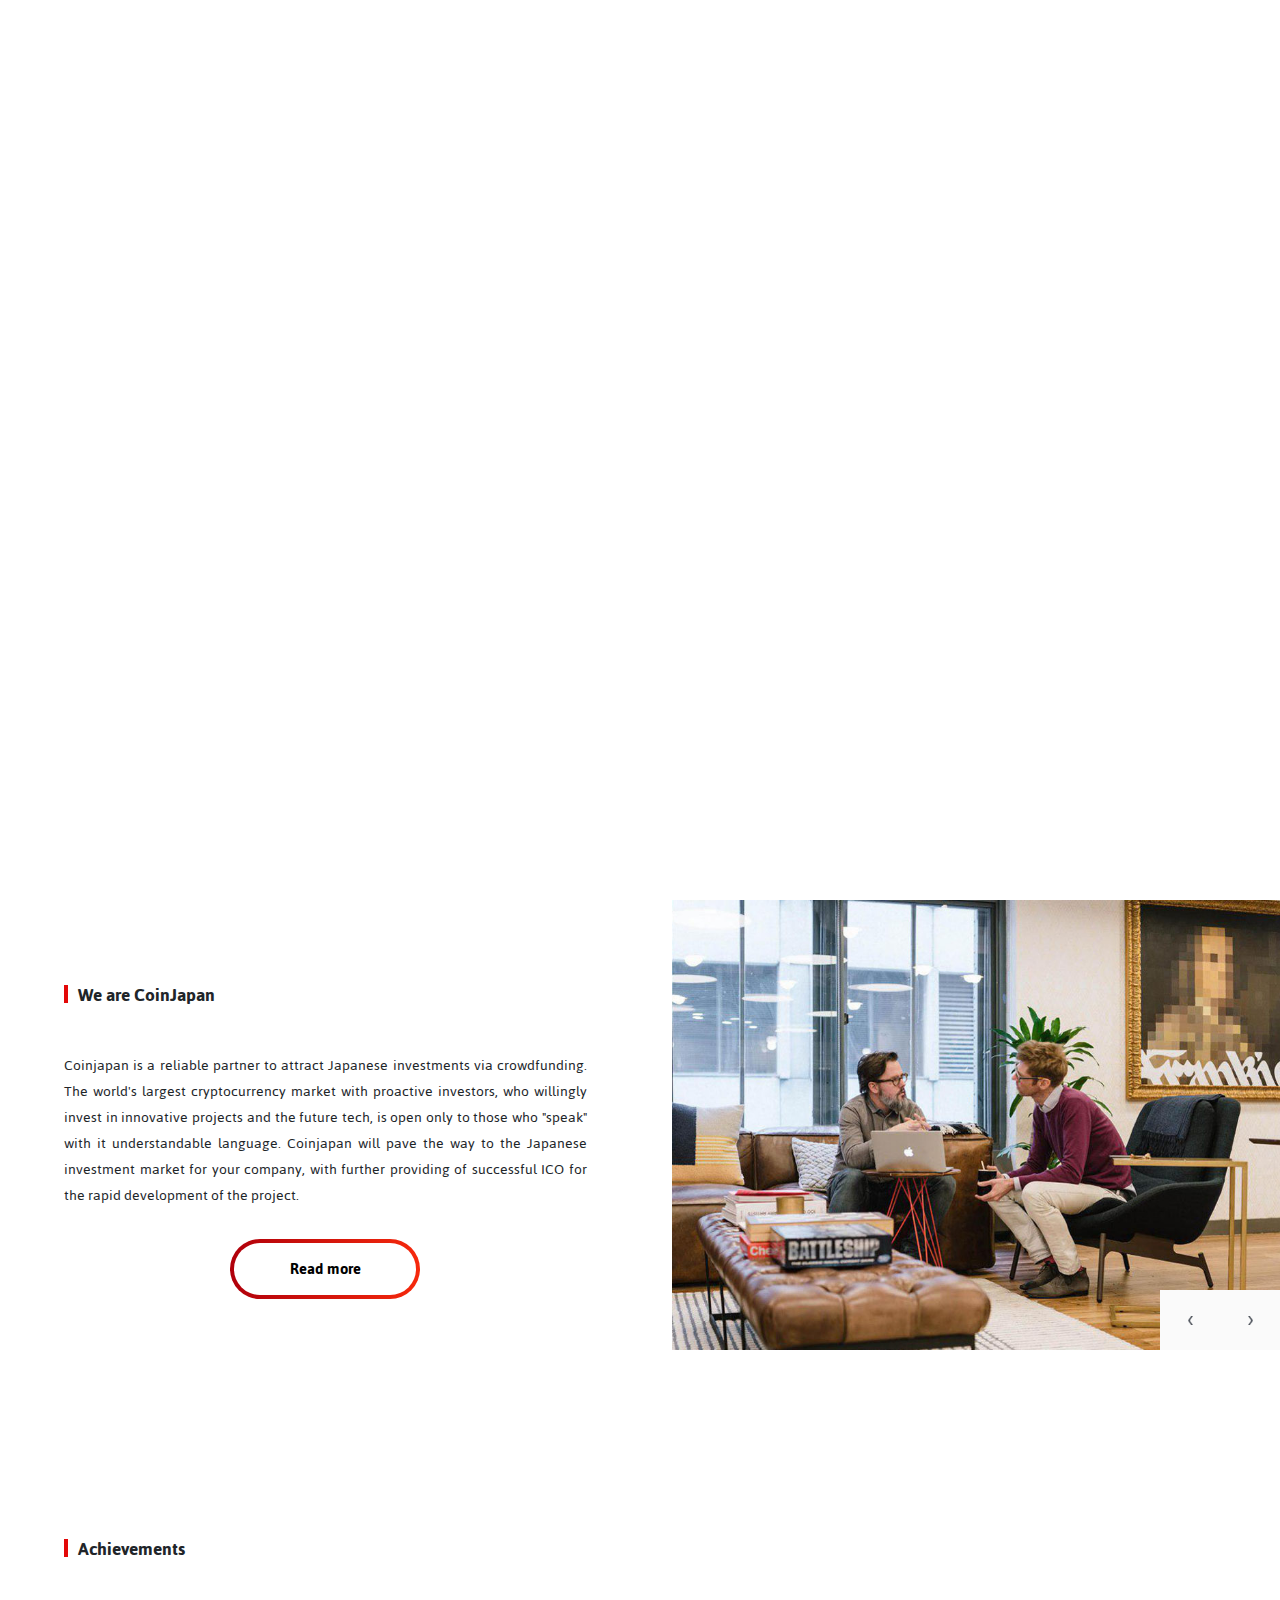
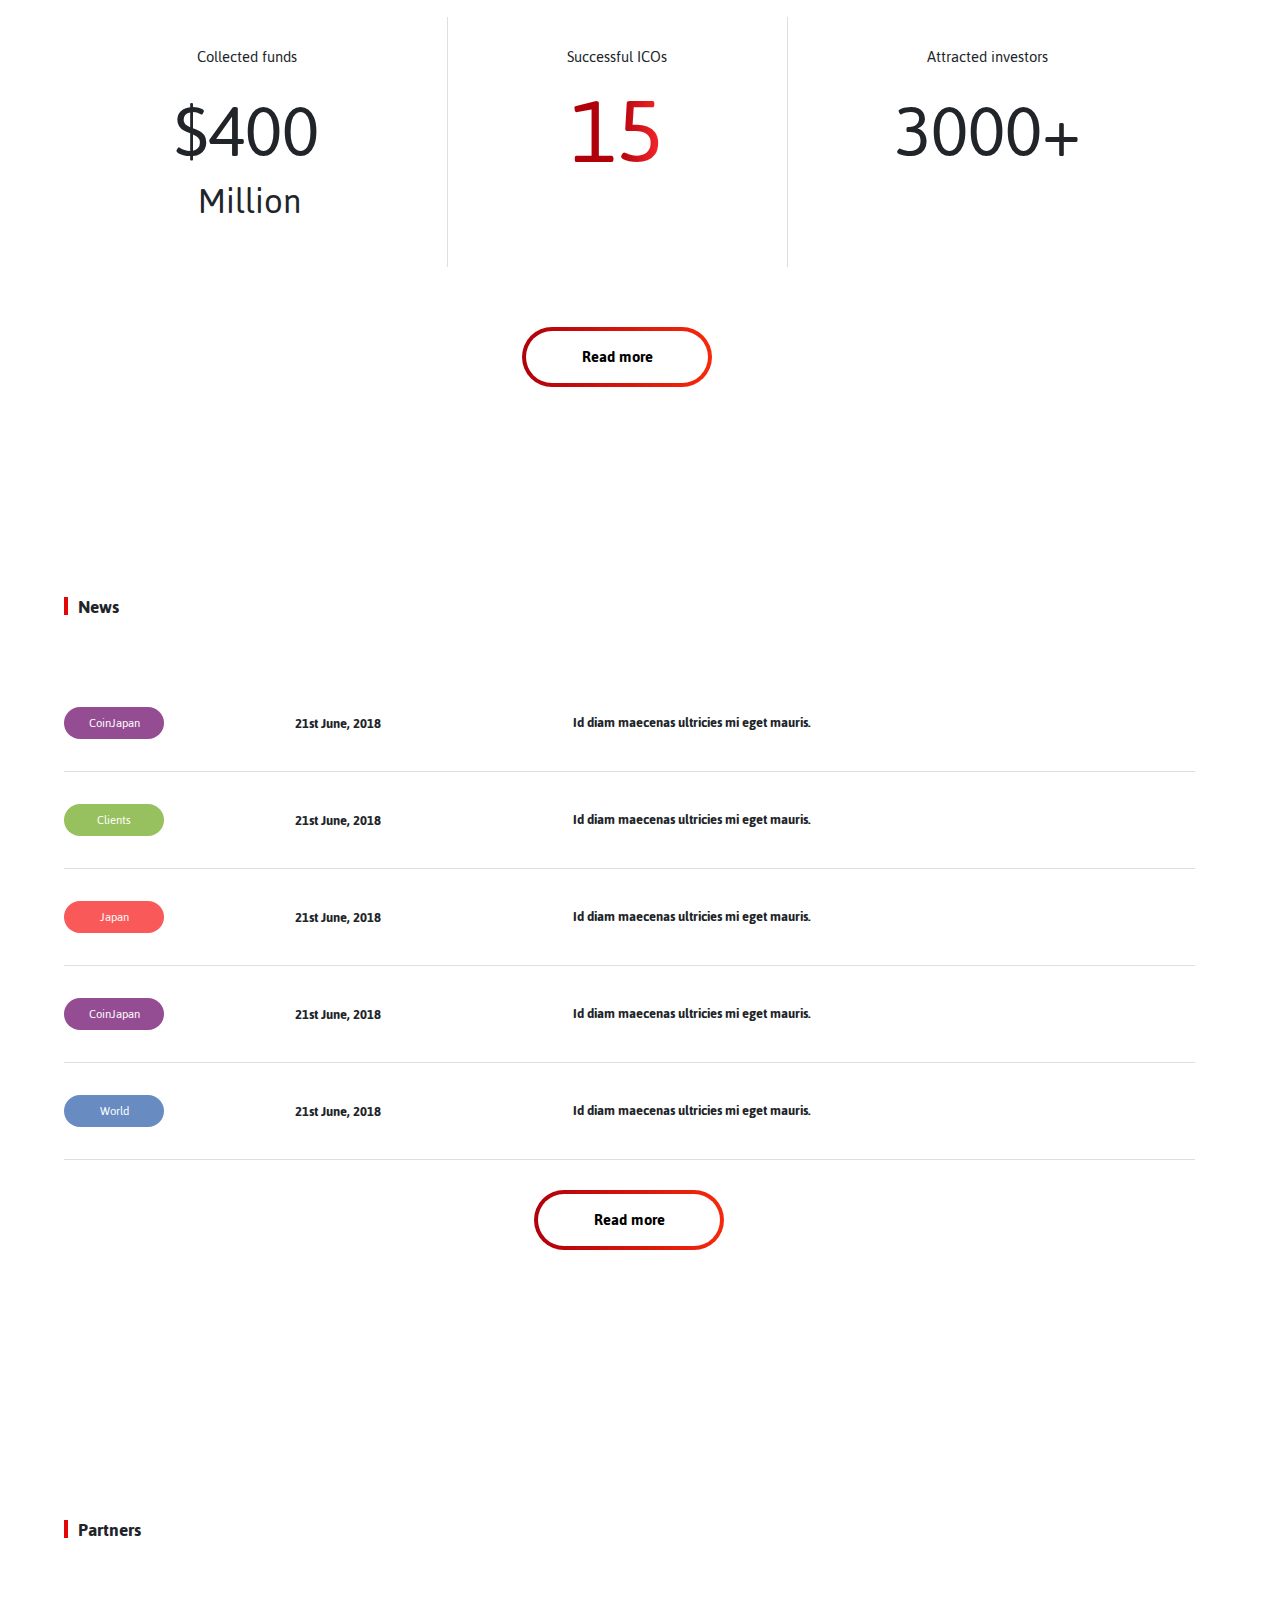
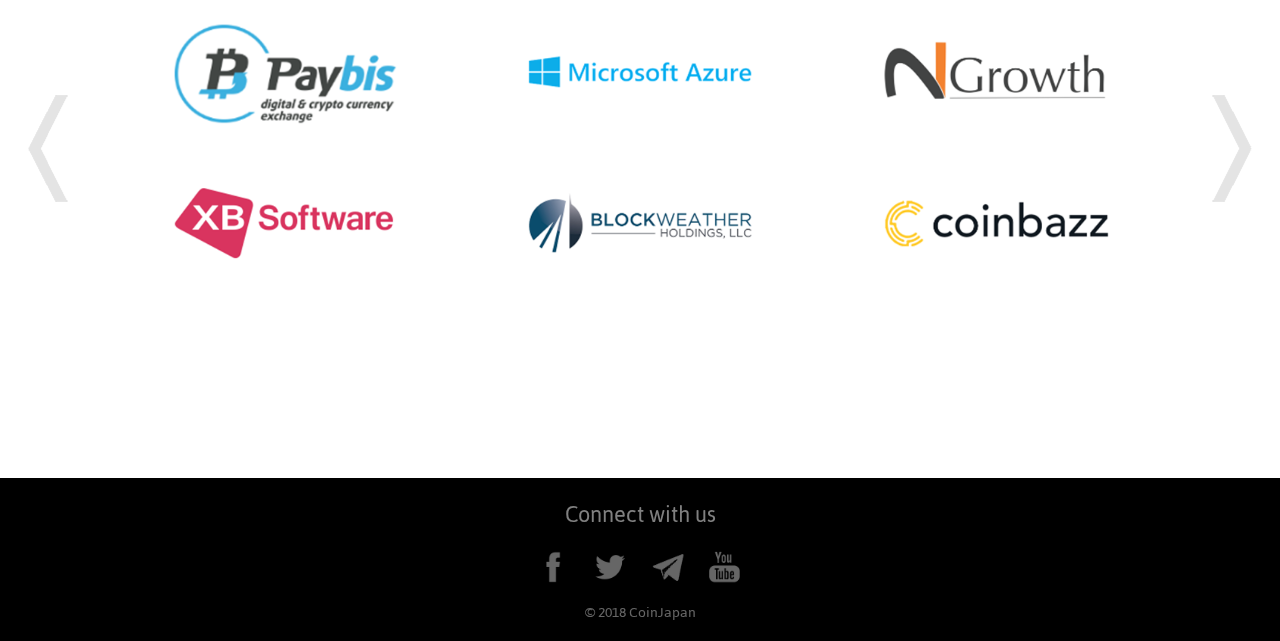
==== commit 1bab6c53: "add product page" ====
--- a/index.html
+++ b/index.html
@@ -57,6 +57,7 @@
                     <li><a class="active-nav-item" href="index.html">Home</a></li>
                     <li><a href="about.html">About</a></li>
                     <li><a href="services.html">Services</a></li>
+                    <li><a href="projects.html">Projects</a></li>
                     <li><a href="#">Partners</a></li>
                     <li><a href="#">Carriers</a></li>
                     <li><a href="contacts.html">Contacts</a></li>
@@ -257,12 +258,13 @@
     <div class="cj-container">
         <h2 class="section-header" data-css-animate="trigger">Partners</h2>
 
-        <div class="partners-carousel-container" data-css-animate="trigger">
-            <div class="partners-next-container">
+        <div class="partners-carousel-container row no-gutters" data-css-animate="trigger">
+
+            <div class="partners-next-container col-md-1">
                 <div class="partners-prev"></div>
             </div>
-            <div class="owl-carousel">
-                <div class="row">
+            <div class="owl-carousel col-md-10">
+                <div class="row no-gutters">
                     <div class="col-12 partner-item">
                         <img src="img/partners-carousel/paybis.png" alt="paybis">
                     </div>
@@ -270,7 +272,7 @@
                         <img src="img/partners-carousel/xb-software.png" alt="xb-software">
                     </div>
                 </div>
-                <div class="row">
+                <div class="row no-gutters">
                     <div class="col-12 partner-item">
                         <img src="img/partners-carousel/microsoftazure.png" alt="microsoftazure">
                     </div>
@@ -278,7 +280,7 @@
                         <img src="img/partners-carousel/blockweather.png" alt="blockweather">
                     </div>
                 </div>
-                <div class="row">
+                <div class="row no-gutters">
                     <div class="col-12 partner-item">
                         <img src="img/partners-carousel/growth.png" alt="growth">
                     </div>
@@ -287,7 +289,7 @@
                     </div>
                 </div>
             </div>
-            <div class="partners-next-container">
+            <div class="partners-next-container col-md-1">
                 <div class="partners-next"></div>
             </div>
         </div>
--- a/css/common.css
+++ b/css/common.css
@@ -212,7 +212,7 @@
 .page-title h1 {
     background-color: transparent;
     color: #fff;
-    font-size: 38px;
+    font-size: 45px;
     /*font-family: 'Helvetica Neue Cyr Bold';*/
     margin-left: 15px;
     margin-right: 5%;
@@ -430,3 +430,1198 @@
 
 }
 
+
+
+
+/*
+██████████████████████████████
+█───██─██─██────███───██──█──█
+██─███──█─██─██──██─█████───██
+██─███─█──██─██──██───████─███
+██─███─██─██─██──██─█████───██
+█───██─██─██────███───██──█──█
+██████████████████████████████
+*/
+
+
+/*
+============================================
+███──███──███──█────███
+─█────█────█───█────█
+─█────█────█───█────███
+─█────█────█───█────█
+─█───███───█───███──███
+============================================
+*/
+
+.home-title {
+    position: relative;
+    width: 100%;
+    height: 500px;
+    margin:auto;
+}
+
+.home-title .cj-container {
+    background-color: inherit;
+    margin: auto;
+}
+
+.home-title-bg {
+    position: absolute;
+    top: 0;
+    left: 0;
+    height: inherit;
+    width: 100%;
+    display: flex;
+    align-items: center;
+}
+
+#js-background-renderer {
+    height: 380px;
+    width: 100%;
+}
+
+.home-title-content {
+    position: absolute;
+    top: 0;
+    left: 0;
+    height: inherit;
+    width: 100%;
+    display: flex;
+    align-items: center;
+}
+
+.home-title-content .cj-container {
+    display: flex;
+    height: inherit;
+    flex-direction: column;
+    align-items: center;
+    position: relative;
+    justify-content: center;
+    margin:auto;
+}
+
+.home-title h1 {
+    height: 25%;
+    width: 100%;
+    font-family: 'Helvetica Neue Cyr Bold';
+    z-index: 4;
+    -webkit-transition: all 0.3s;
+    -moz-transition: all 0.3s;
+    -o-transition: all 0.3s;
+    transition: all 0.3s;
+    display: flex;
+    justify-content: center;
+    align-items: flex-start;
+    flex-direction: column;
+    font-size: 50px;
+    line-height: 60px;
+    padding-left: 1%;
+}
+
+@media all and (min-width: 999px) {
+
+    .home-title h1 {
+        font-size: 55px;
+        line-height: 56px;
+        text-align: left;
+        margin-top: 0%;
+        padding-left: 5%;
+    }
+
+}
+
+@media all and (min-width: 1500px) {
+    .home-title h1 {
+        font-size: 60px;
+        line-height: 61px;
+        text-align: center;
+        margin-top: -4%;
+        align-items: center;
+        padding-left: 2%;
+    }
+}
+
+.home-title h1 span {
+    display: block;
+}
+
+.icon-scroll,
+.icon-scroll:before {
+    position: absolute;
+    left: 50%;
+}
+
+.icon-scroll {
+    bottom: 15px;
+    margin-top: -25px;
+    margin-left: -20px;
+    box-shadow: inset 0 0 0 1px #acafb1;
+    border-radius: 25px;
+    width: 24px;
+    height: 39px;
+    position: absolute;
+    z-index: 5;
+    cursor: pointer;
+}
+
+.icon-scroll:before {
+    content: '';
+    width: 4px;
+    height: 4px;
+    background: #acafb1;
+    margin-left: -2px;
+    top: 6px;
+    border-radius: 4px;
+    -webkit-animation-duration: 1.5s;
+    animation-duration: 1.5s;
+    -webkit-animation-iteration-count: infinite;
+    animation-iteration-count: infinite;
+    -webkit-animation-name: scroll;
+    animation-name: scroll;
+}
+
+@-webkit-keyframes scroll {
+    0% {
+        opacity: 1;
+    }
+    100% {
+        opacity: 0;
+        -webkit-transform: translateY(23px);
+        transform: translateY(23px);
+    }
+}
+
+@keyframes scroll {
+    0% {
+        opacity: 1;
+    }
+    100% {
+        opacity: 0;
+        -webkit-transform: translateY(23px);
+        transform: translateY(23px);
+    }
+}
+
+@media all and (max-device-width: 768px) {
+
+    .icon-scroll {
+        height: 62px;
+        border-radius: 4px;
+        width: 30px;
+    }
+
+    .icon-scroll:after {
+        content: '';
+        display: block;
+        width: 7px;
+        height: 7px;
+        margin: 1px auto 0 auto;
+        border: 1px solid #acafb1;
+        border-radius: 50%;
+    }
+
+    .icon-scroll-screen {
+          position: relative;
+        width: 26px;
+        height: 43px;
+        margin: 8px auto 0;
+        border: 1px solid #acafb1;
+    }
+
+    .icon-scroll:before {
+        top: 48px;
+    }
+
+    @-webkit-keyframes scroll {
+        0% {
+            opacity: 1;
+        }
+        100% {
+            opacity: 0;
+            -webkit-transform: translateY(-23px);
+            transform: translateY(-23px);
+        }
+    }
+
+    @keyframes scroll {
+        0% {
+            opacity: 1;
+        }
+        100% {
+            opacity: 0;
+            -webkit-transform: translateY(-23px);
+            transform: translateY(-23px);
+        }
+    }
+
+}
+
+@media all and (max-width: 680px) {
+
+    .home-title h1 {
+        font-size: 27px;
+        line-height: 30px;
+        margin-top: 0;
+        display: flex;
+        flex-direction: column;
+        align-items: center;
+    }
+
+    .home-title h1 span {
+        text-align: center;
+    }
+
+    .icon-scroll {
+        height: 62px;
+        border-radius: 4px;
+        width: 30px;
+        margin-left: -12px;
+    }
+
+    .icon-scroll:after {
+        content: '';
+        display: block;
+        width: 7px;
+        height: 7px;
+        margin: 1px auto 0 auto;
+        border: 1px solid #acafb1;
+        border-radius: 50%;
+    }
+
+    .icon-scroll-screen {
+        position: relative;
+        width: 26px;
+        height: 43px;
+        margin: 8px auto 0;
+        border: 1px solid #acafb1;
+    }
+
+    .icon-scroll:before {
+        top: 33px;
+    }
+
+    @-webkit-keyframes scroll {
+        0% {
+            opacity: 1;
+        }
+        100% {
+            opacity: 0;
+            -webkit-transform: translateY(-23px);
+            transform: translateY(-23px);
+        }
+    }
+
+    @keyframes scroll {
+        0% {
+            opacity: 1;
+        }
+        100% {
+            opacity: 0;
+            -webkit-transform: translateY(-23px);
+            transform: translateY(-23px);
+        }
+    }
+}
+
+/*
+============================================
+████──████───████──█─█──███
+█──█──█──██──█──█──█─█───█
+████──████───█──█──█─█───█
+█──█──█──██──█──█──█─█───█
+█──█──████───████──███───█
+============================================
+*/
+
+.home-about-us .cj-container {
+    padding-bottom: 180px;
+    display: flex;
+    flex-direction: column;
+    padding-left: 5%;
+    margin: auto;
+
+}
+
+.home-about-us .about-us-content {
+    width: 100%;
+}
+
+.home-about-us .about-us-slider {
+    width: 100%;
+    padding-right: 5%;
+}
+
+.home-about-us {
+    /*font-family: 'HELVETICAMEDIUM';*/
+    font-weight: 500;
+    font-size: 17px;
+    text-align: justify;
+}
+
+.about-us-slider-prev img,
+.about-us-slider-next img {
+    height: 9px;
+    width: 5px;
+}
+
+.about-us-slider-prev {
+    width: 50%;
+    display: block;
+}
+
+.about-us-slider-next {
+    width: 50%;
+    display: block;
+
+}
+
+.about-us-slider {
+    position: relative;
+}
+
+.carousel-item {
+    overflow: hidden;
+}
+
+.about-us-content {
+    padding-top: 7%;
+    padding-right: 5%;
+}
+
+.about-us-content p {
+    font-size: 16px;
+    line-height: 26px;
+}
+
+#mainSlider {
+    height: 450px;
+    overflow: hidden;
+}
+
+.slide-controls-box {
+    display: flex;
+    position: absolute;
+    width: 120px;
+    height: 60px;
+    bottom: 0;
+    right: 0;
+    background-color: #FAFAFA;
+    text-align: center;
+    line-height: 60px;
+}
+
+.carousel-control-next-icon,
+.carousel-control-prev-icon {
+    visibility: hidden;
+}
+
+.home-about-us .cj-btn-container {
+    padding-bottom: 30px;
+}
+
+.about-us-content .section-header {
+    margin-bottom: 50px;
+}
+
+@media all and (min-width: 1026px) {
+
+    .home-about-us .cj-container {
+        display: flex;
+        flex-direction: row;
+    }
+
+    .home-about-us .about-us-content {
+        width: 50%;
+        padding-right: 7%;
+    }
+
+    .home-about-us .about-us-slider {
+        width: 50%;
+        padding-right: 0;
+    }
+
+}
+
+@media all and (max-width: 680px) {
+    #mainSlider {
+        height: auto;
+        overflow: hidden;
+    }
+
+    .about-us-content .section-header {
+        margin-bottom: 25px;
+    }
+
+    .home-about-us .cj-container {
+        padding-bottom: 80px;
+    }
+
+    .home-about-us .cj-btn-container{
+       margin-top: 30px; 
+    }
+
+    .about-us-content p{
+        margin-bottom: 0px;
+    }
+}
+
+/*
+============================================
+████──████──█──█──███──███──█─█──███──█───██─███──█──█──███──███
+█──█──█──█──█──█───█───█────█─█──█────██─███─█────██─█───█───█
+████──█─────████───█───███──█─█──███──█─█─██─███──█─██───█───███
+█──█──█──█──█──█───█───█────███──█────█───██─█────█──█───█─────█
+█──█──████──█──█──███──███───█───███──█───██─███──█──█───█───███
+============================================
+*/
+
+.home-projects .cj-container {
+    padding-bottom: 40px;
+    display: block;
+    padding-left: 5%;
+    margin: auto;
+}
+
+.project-item {
+    padding-bottom: 40px;
+}
+
+.project-item p {
+    /*font-family: 'Helvetica Neue Cyr Bold';*/
+    font-size: 70px;
+    line-height: 60px;
+    margin-bottom: 0;
+    text-align: center;
+}
+
+.partner-number-description {
+    font-size: 25px;
+    padding-left: 5px;
+    display: block;
+}
+
+.project-items {
+    width: 90%;
+    padding-left: 1%;
+}
+
+p.partners-number-medium {
+    font-size: 50px;
+    line-height: 50px;
+}
+
+.achievements-row {
+    margin-bottom: 50px;
+}
+
+@media all and (min-width: 720px) {
+
+    .home-projects .section-header {
+        margin-bottom: 60px;
+    }
+
+    .home-projects .cj-btn {
+        margin-top: 60px;
+    }
+
+}
+
+@media all and (max-width: 1025px) {
+    .project-item-middle {
+        border-left: 1px #e1dede solid;
+        border-right: 1px #e1dede solid;
+    }
+}
+
+@media all and (min-width: 1026px) {
+
+    .home-projects .cj-container {
+        padding-bottom: 180px;
+    }
+
+    .project-item p {
+        /*font-family: 'Helvetica Neue Cyr Bold';*/
+        font-size: 100px;
+        height: 120px;
+        line-height: 70px;
+        text-align: center;
+    }
+
+    p.partners-number-medium {
+        font-size: 80px;
+        line-height: 70px;
+    }
+
+    .partner-number-description {
+        font-size: 38px;
+    }
+
+    .project-item {
+        display: flex;
+        flex-direction: column;
+        border-top: none;
+        padding-bottom: 50px;
+    }
+
+    .project-item-middle {
+        border-left: 1px #e1dede solid;
+        border-right: 1px #e1dede solid;
+    }
+}
+
+.success-ico-color {
+    /*font-family: 'Helvetica Neue Cyr Bold';*/
+    background: linear-gradient(90deg, #b0010b 50%, #b0010b 50%, #f8292d);
+    -webkit-background-clip: text;
+    -webkit-text-fill-color: transparent;
+    color: #f8292d;
+}
+
+.project-item h3 {
+    /*font-family: 'Helvetica Neue Cyr Bold';*/
+    font-size: 17px;
+    line-height: 80px;
+    margin-bottom: 0;
+    text-align: center;
+}
+
+@media all and (max-width: 680px) {
+
+    .project-item {
+        display: flex;
+        justify-content: space-between;
+        padding-bottom: 15px;
+        padding-top: 15px;
+        border-top: #e1dede solid 1px;
+        width: 100%;
+    }
+
+    .home-projects .cj-container{
+       padding-bottom: 30px;
+    }
+
+    .home-projects .cj-btn-container{
+       margin-top: 30px; 
+    }
+
+    .project-item p {
+        display: inline-block;
+        /*font-family: sans-serif;*/
+        font-size: 19px;
+        line-height: 25px;
+        margin-bottom: 0;
+        text-align: center;
+        font-weight:100;
+    }
+
+    .project-items .col-md-4 {
+        padding: 0;
+    }
+
+    .project-items .row {
+        margin-right: 0;
+        margin-left: 0;
+    }
+
+    .project-items {
+        width: 98%;
+        margin-left: 0;
+    }
+
+    .project-item h3 {
+        font-size: 17px;
+        line-height: 25px;
+        text-align: center;
+        height: 25px;
+        margin-bottom: 0;
+    }
+
+    .project-item-middle {
+        border-left: none;
+        border-right: none;
+    }
+
+    .partners-number-medium {
+        font-size: 25px;
+        height: 25px;
+    }
+
+    .partners-number-medium span {
+        display: inline-block;
+        font-size: 19px;
+        height: 25px;
+        /*font-family: sans-serif;*/
+        font-weight: 100;
+    }
+
+    .project-item-last {
+        border-bottom: #e1dede solid 1px;
+    }
+
+}
+
+/*
+============================================
+█──█──███──█───█──███
+██─█──█────█───█──█
+█─██──███──█─█─█──███
+█──█──█────█████────█
+█──█──███───█─█───███
+============================================
+*/
+
+.home-news .cj-container {
+    padding-bottom: 40px;
+    padding-left: 5%;
+    margin: auto;
+}
+
+@media all and (min-width: 720px) {
+
+    .home-news .section-header {
+        margin-bottom: 60px;
+    }
+}
+
+@media all and (min-width: 1025px) {
+
+    .home-news .cj-container {
+        padding-bottom: 180px;
+    }
+}
+
+.news-item {
+    display: flex;
+    flex-direction: column;
+    border-bottom: #e1dede solid 1px;
+    padding-top: 30px;
+    padding-bottom: 30px;
+    cursor: pointer;
+     /*font-family: 'Helvetica Neue Cyr Bold';*/
+}
+
+.news-item-header {
+    display: flex;
+    justify-content: center;
+}
+
+.news-category-label {
+    height: 36px;
+    width: 40%;
+}
+
+.news-category-label span {
+    display: inline-block;
+    width: 100px;
+    color: #fff;
+    padding: 5px 7px;
+    /*font-family: 'Helvetica Neue Cyr Bold';*/
+    border-radius: 25px;
+    font-size: 13px;
+    text-align: center;
+}
+
+.news-date {
+    height: 36px;
+    line-height: 29px;
+    text-align: start;
+    /*font-family: 'Helvetica Neue Cyr Bold';*/
+    font-size: 13px;
+    font-weight: 700;
+    width: 60%;
+}
+
+.news-title {
+    font-size: 15px;
+    line-height: 36px;
+    font-weight: 700;
+    padding: 0;
+    margin-bottom: 0;
+}
+
+@media all and (min-width: 720px) {
+
+    .news-items {
+        width: 93%;
+        margin-right: 7%;
+        padding-bottom: 60px;
+    }
+
+    .news-item {
+        flex-direction: row;
+
+    }
+
+    .news-item-header {
+        width: 45%;
+        align-items: center;
+    }
+
+    .news-category-label {
+        width: 50%;
+        justify-content: start;
+    }
+
+    .news-category-label, .news-title, .news-date {
+
+        display: flex;
+        align-items: center;
+        font-size: 15px;
+    }
+
+    .news-category-label span {
+        font-size: 13px;
+    }
+
+    .news-title {
+        justify-content: start;
+    }
+
+    .news-item-body {
+        width: 55%;
+    }
+
+}
+
+@media all and (max-width: 680px) {
+    .news-item {
+        padding-bottom: 10px;
+    }
+
+    .home-news .cj-container {
+        padding-bottom: 30px;
+    }
+
+    .home-news .cj-btn-container {
+        margin-top: 30px;
+    }
+}
+
+/*
+============================================
+████──████──████──███──█──█──███──████──███
+█──█──█──█──█──█───█───██─█──█────█──█──█
+████──████──████───█───█─██──███──████──███
+█─────█──█──█─█────█───█──█──█────█─█─────█
+█─────█──█──█─█────█───█──█──███──█─█───███
+============================================
+*/
+
+.home-partners .cj-container {
+    padding-bottom: 60px;
+    padding-left: 0;
+    margin:auto;
+}
+
+.home-partners .section-header {
+    margin-left: 5%;
+}
+
+@media all and (min-width: 720px) {
+
+    .home-partners .section-header {
+        margin-left: 5%;
+        margin-bottom: 60px;
+    }
+
+}
+
+@media all and (min-width: 1025px) {
+
+    .home-partners .cj-container {
+        padding-bottom: 180px;
+    }
+
+}
+
+/*.partners-carousel-container {
+    display: flex;
+    align-items: center;
+    justify-content: center;
+}*/
+
+.partners-next-container,
+.partners-prev-container {
+    display: flex;
+    align-items: center;
+    justify-content: center;
+}
+
+.partners-next,
+.partners-prev {
+    width: 51px;
+    height: 107px;
+    background-repeat: no-repeat;
+    -moz-background-size: 100%;
+    -webkit-background-size: 100%;
+    -o-background-size: 100%;
+    background-size: 100%;
+    cursor: pointer;
+}
+
+.partners-prev {
+    background: url("../img/partners-prev.png");
+    opacity: 0.1;
+}
+
+.partners-prev:hover {
+    background: url("../img/partners-prev.png");
+    opacity: 0.4;
+}
+
+.partners-next {
+    background: url("../img/partners-next.png");
+    opacity: 0.1;
+}
+
+.partners-next:hover {
+    background: url("../img/partners-next.png");
+    opacity: 0.5;
+}
+
+.owl-carousel {
+    width: 60%;
+}
+
+.partner-item {
+    display: flex;
+    align-items: center;
+    justify-content: center;
+    height: 110px;
+
+}
+
+.partner-item img {
+    display: inline-block;
+    width: 170px !important;
+}
+
+@media all and (min-width: 1025px) {
+    .partners-next-container,
+    .partners-prev-container {
+        width: 5%;
+    }
+
+    .partners-next-container img,
+    .partners-prev-container img {
+        width: 50px;
+        cursor: pointer;
+    }
+
+    .owl-carousel {
+        width: 100%;
+    }
+
+    .partner-item {
+        display: flex;
+        justify-content: center;
+        width: 50%;
+        margin: auto;
+        padding: 30px 20px;
+        height: 150px;
+    }
+
+    .partner-item img {
+        width: 225px !important;
+        text-align: center;
+    }
+}
+
+@media all and (max-width: 680px) {
+    .partners-next-container,
+    .partners-prev-container{
+        display: none;
+    }
+
+    .owl-dots {
+        display: flex;
+        justify-content: center;
+        margin-top: 35px;
+    }
+    .owl-dot{
+        background-color: #999 !important;
+        width: 10px;
+        height: 10px;
+        margin: 0 7px;
+        border-radius: 30px;
+    }
+
+    .owl-dot:focus {
+        outline:0;
+    }
+
+    .owl-carousel {
+        width: 100%;
+    }
+
+    button.owl-dot.active{
+        background-color: #222 !important;
+    }
+}
+
+/*
+█████████████████████████████████████████████
+█────██────██────████──██───██────██───██───█
+█─██─██─██─██─██─█████─██─████─██─███─███─███
+█────██────██─██─█████─██───██─██████─███───█
+█─█████─█─███─██─██─██─██─████─██─███─█████─█
+█─█████─█─███────██────██───██────███─███───█
+█████████████████████████████████████████████
+*/
+
+/*
+██████████████████████████████████████████████████████████████████████████████████████████████████████████████████
+█────██────██────████──██───██────██───██───███████───██─██─███████─██─██─█─██────███─███──█────███───██────██───█
+█─██─██─██─██─██─█████─██─████─██─███─███─██████████─███──█─███████──█─██─█─██─██──██──█───█─██──██─████─██─██─███
+█────██────██─██─█████─██───██─██████─███───██───███─███─█──██───██─█──██─█─██────███─█─█──█────███───██────██───█
+█─█████─█─███─██─██─██─██─████─██─███─█████─████████─███─██─███████─██─██─█─██─██──██─███──█─██──██─████─█─█████─█
+█─█████─█─███────██────██───██────███─███───███████───██─██─███████─██─██───██────███─███──█────███───██─█─███───█
+██████████████████████████████████████████████████████████████████████████████████████████████████████████████████
+*/
+.projects-in-numbers .cj-container {
+    padding: 100px 0;
+    margin: auto;
+}
+
+.projects-in-numbers .section-header {
+    margin: 0 5% 60px;
+}
+
+/*.projects-wrapper {
+    padding: 0 5%;
+}
+
+.partners-number-medium {
+    font-size: 80px;
+}
+.partners-number-medium .achivment-amount {
+
+}
+
+.partners-number-large .achivment-amount {
+    font-size: 100px;
+}
+
+.project {
+    margin-top: 30px;
+    margin-bottom: 30px;
+    height: 250px;
+    font-family: 'Helvetica Neue Cyr Bold';
+}
+
+.project h3 {
+    display: flex;
+    justify-content: center;
+    height: 80px;
+    text-align: center;
+}
+
+.project p {
+    text-align: center;
+}
+
+.project-description {
+    display: block;
+    font-size: 38px;
+    height: 70px;
+    line-height: 70px;
+}
+
+.middle-project-border {
+    border-left: 1px #e1dede solid;
+    border-right: 1px #e1dede solid;
+}
+
+.partners-number-gradient {
+    background: linear-gradient(90deg, #b0010b 50%, #b0010b 50%, #f8292d);
+    -webkit-background-clip: text;
+    -webkit-text-fill-color: transparent;
+    color: #f8292d;
+}
+
+@media all and (max-width: 767px) {
+
+    .projects-in-numbers .section-header {
+        margin: 0 5% 20px;
+    }
+
+    .projects-wrapper.row {
+        padding-left: calc(5% + 14px);
+    }
+
+    .project {
+        display: flex;
+        justify-content: space-between;
+        padding-bottom: 15px;
+        padding-top: 15px;
+        border-top: #e1dede solid 1px;
+        width: 100%;
+        height: 100%;
+        margin: 0;
+    }
+
+    .project p {
+        display: inline-block;
+        font-family: sans-serif;
+        font-size: 19px;
+        line-height: 25px;
+        margin-bottom: 0;
+        text-align: center;
+        font-weight:100;
+        height: 25px;
+    }
+
+    .project h3 {
+        font-size: 17px;
+        line-height: 25px;
+        text-align: center;
+        height: 25px;
+        margin-bottom: 0;
+    }
+
+    .project-description {
+        display: inline-block;
+        line-height: 25px;
+        font-size: 17px;
+    }
+
+    .middle-project-border {
+        border-left: none;
+        border-right: none;
+    }
+
+    .partners-number-medium .achivment-amount {
+        font-size: 17px;
+        height: 25px;
+        line-height: 25px;
+    }
+
+    .partners-number-large .achivment-amount {
+        height: 25px;
+        line-height: 25px;
+        font-size: 25px;
+    }
+
+    .partners-number-medium .achivment-amount .project-description {
+        display: inline-block;
+        font-size: 19px;
+        height: 25px;
+        font-family: sans-serif;
+        font-weight: 100;
+    }
+
+    .project:last-child {
+        border-bottom: #e1dede solid 1px;
+    }
+
+}*/
+
+
+/*
+█████████████████████████████████████████████
+█────██────██────██───██─██─██───██────██───█
+█─██─██─██─██─██─███─███──█─██─████─██─██─███
+█────██────██────███─███─█──██───██────██───█
+█─█████─██─██─█─████─███─██─██─████─█─█████─█
+█─█████─██─██─█─████─███─██─██───██─█─███───█
+█████████████████████████████████████████████
+*/
+
+.projects-partners .cj-container {
+    padding: 0 0 100px;
+    margin:auto;
+}
+.projects-partners {
+    display: flex;
+    justify-content: center;
+    align-items: center;
+}
+
+.projects-partners .section-header {
+    margin-bottom: 60px;
+    margin-left: 5%;
+}
+
+.client-img-wrapper {
+    display: flex;
+    justify-content: center;
+    align-items: center;
+    padding-left: 5%;
+}
+
+/*
+██████████████████████████████████████
+█────██───██─█─██───██───██─███─██───█
+█─██─██─████─█─███─███─████─███─██─███
+█────██───██─█─███─███───██─█─█─██───█
+█─█─███─████───███─███─████─────████─█
+█─█─███───███─███───██───███─█─███───█
+██████████████████████████████████████
+*/
+
+.clients-reviews {
+    position: relative;
+    z-index: 1;
+}
+
+.clients-reviews .cj-container{
+    margin: auto;
+    background: #fff;
+    padding: 70px 0;
+    z-index: 1;
+}
+
+.clients-reviews .section-header {
+    margin-bottom: 60px;
+    margin-left: 5%;
+}
+
+.review-item {
+    margin-left: 5%;
+    padding: 0 10%;
+}
+
+.client-review {
+
+    font-size: 20px;
+    font-weight: 100;
+    line-height: 30px;
+    text-align: center;
+    font-weight: 100;
+    padding: 0;
+}
+
+.client-info {
+    display: flex;
+    align-items: center;
+    justify-content:center;
+    flex-direction: column;
+    padding: 30px 5%;
+    font-size: 22px;
+    line-height: 28px;
+}
+
+.client-photo-wrapper {
+    width: 100px;
+    height: 100px;
+    padding-bottom: 10px;
+}
+
+.client-photo-wrapper img {
+    width: 100%;
+    border-radius: 50%;
+}
+
+.client-name, 
+.client-position {
+    text-align: center;
+    /*font-family: 'Helvetica Neue Cyr Bold';*/
+    font-size: 18px;
+    line-height: 22px;
+}
+
+.client-position {
+    color: #0da0e3;
+    font-size: 16px;
+}--- a/css/header.css
+++ b/css/header.css
@@ -58,7 +58,7 @@
 .header-navigation a{
 	/*font-family: 'Helvetica Neue Cyr Bold';*/
 	font-family: 'Jaldi', sans-serif;
-	font-weight: 700;
+	font-size: 18px;
 }
 
 .header-languages{
--- a/css/home.css
+++ b/css/home.css
@@ -1,910 +1 @@
 
-/*
-============================================
-███──███──███──█────███
-─█────█────█───█────█
-─█────█────█───█────███
-─█────█────█───█────█
-─█───███───█───███──███
-============================================
-*/
-
-.home-title {
-    position: relative;
-    width: 100%;
-    height: 500px;
-    margin:auto;
-}
-
-.home-title .cj-container {
-    background-color: inherit;
-    margin: auto;
-}
-
-.home-title-bg {
-    position: absolute;
-    top: 0;
-    left: 0;
-    height: inherit;
-    width: 100%;
-    display: flex;
-    align-items: center;
-}
-
-#js-background-renderer {
-    height: 380px;
-    width: 100%;
-}
-
-.home-title-content {
-    position: absolute;
-    top: 0;
-    left: 0;
-    height: inherit;
-    width: 100%;
-    display: flex;
-    align-items: center;
-}
-
-.home-title-content .cj-container {
-    display: flex;
-    height: inherit;
-    flex-direction: column;
-    align-items: center;
-    position: relative;
-    justify-content: center;
-    margin:auto;
-}
-
-.home-title h1 {
-    height: 25%;
-    width: 100%;
-    font-family: 'Helvetica Neue Cyr Bold';
-    z-index: 4;
-    -webkit-transition: all 0.3s;
-    -moz-transition: all 0.3s;
-    -o-transition: all 0.3s;
-    transition: all 0.3s;
-    display: flex;
-    justify-content: center;
-    align-items: flex-start;
-    flex-direction: column;
-    font-size: 50px;
-    line-height: 60px;
-    padding-left: 1%;
-}
-
-@media all and (min-width: 999px) {
-
-    .home-title h1 {
-        font-size: 55px;
-        line-height: 56px;
-        text-align: left;
-        margin-top: 0%;
-        padding-left: 5%;
-    }
-
-}
-
-@media all and (min-width: 1500px) {
-    .home-title h1 {
-        font-size: 60px;
-        line-height: 61px;
-        text-align: center;
-        margin-top: -4%;
-        align-items: center;
-        padding-left: 2%;
-    }
-}
-
-.home-title h1 span {
-    display: block;
-}
-
-.icon-scroll,
-.icon-scroll:before {
-    position: absolute;
-    left: 50%;
-}
-
-.icon-scroll {
-    bottom: 15px;
-    margin-top: -25px;
-    margin-left: -20px;
-    box-shadow: inset 0 0 0 1px #acafb1;
-    border-radius: 25px;
-    width: 24px;
-    height: 39px;
-    position: absolute;
-    z-index: 5;
-    cursor: pointer;
-}
-
-.icon-scroll:before {
-    content: '';
-    width: 4px;
-    height: 4px;
-    background: #acafb1;
-    margin-left: -2px;
-    top: 6px;
-    border-radius: 4px;
-    -webkit-animation-duration: 1.5s;
-    animation-duration: 1.5s;
-    -webkit-animation-iteration-count: infinite;
-    animation-iteration-count: infinite;
-    -webkit-animation-name: scroll;
-    animation-name: scroll;
-}
-
-@-webkit-keyframes scroll {
-    0% {
-        opacity: 1;
-    }
-    100% {
-        opacity: 0;
-        -webkit-transform: translateY(23px);
-        transform: translateY(23px);
-    }
-}
-
-@keyframes scroll {
-    0% {
-        opacity: 1;
-    }
-    100% {
-        opacity: 0;
-        -webkit-transform: translateY(23px);
-        transform: translateY(23px);
-    }
-}
-
-@media all and (max-device-width: 768px) {
-
-    .icon-scroll {
-        height: 62px;
-        border-radius: 4px;
-        width: 30px;
-    }
-
-    .icon-scroll:after {
-        content: '';
-        display: block;
-        width: 7px;
-        height: 7px;
-        margin: 1px auto 0 auto;
-        border: 1px solid #acafb1;
-        border-radius: 50%;
-    }
-
-    .icon-scroll-screen {
-          position: relative;
-        width: 26px;
-        height: 43px;
-        margin: 8px auto 0;
-        border: 1px solid #acafb1;
-    }
-
-    .icon-scroll:before {
-        top: 48px;
-    }
-
-    @-webkit-keyframes scroll {
-        0% {
-            opacity: 1;
-        }
-        100% {
-            opacity: 0;
-            -webkit-transform: translateY(-23px);
-            transform: translateY(-23px);
-        }
-    }
-
-    @keyframes scroll {
-        0% {
-            opacity: 1;
-        }
-        100% {
-            opacity: 0;
-            -webkit-transform: translateY(-23px);
-            transform: translateY(-23px);
-        }
-    }
-
-}
-
-@media all and (max-width: 680px) {
-
-    .home-title h1 {
-        font-size: 27px;
-        line-height: 30px;
-        margin-top: 0;
-        display: flex;
-        flex-direction: column;
-        align-items: center;
-    }
-
-    .home-title h1 span {
-        text-align: center;
-    }
-
-    .icon-scroll {
-        height: 62px;
-        border-radius: 4px;
-        width: 30px;
-        margin-left: -12px;
-    }
-
-    .icon-scroll:after {
-        content: '';
-        display: block;
-        width: 7px;
-        height: 7px;
-        margin: 1px auto 0 auto;
-        border: 1px solid #acafb1;
-        border-radius: 50%;
-    }
-
-    .icon-scroll-screen {
-        position: relative;
-        width: 26px;
-        height: 43px;
-        margin: 8px auto 0;
-        border: 1px solid #acafb1;
-    }
-
-    .icon-scroll:before {
-        top: 33px;
-    }
-
-    @-webkit-keyframes scroll {
-        0% {
-            opacity: 1;
-        }
-        100% {
-            opacity: 0;
-            -webkit-transform: translateY(-23px);
-            transform: translateY(-23px);
-        }
-    }
-
-    @keyframes scroll {
-        0% {
-            opacity: 1;
-        }
-        100% {
-            opacity: 0;
-            -webkit-transform: translateY(-23px);
-            transform: translateY(-23px);
-        }
-    }
-}
-
-/*
-============================================
-████──████───████──█─█──███
-█──█──█──██──█──█──█─█───█
-████──████───█──█──█─█───█
-█──█──█──██──█──█──█─█───█
-█──█──████───████──███───█
-============================================
-*/
-
-.home-about-us .cj-container {
-    padding-bottom: 180px;
-    display: flex;
-    flex-direction: column;
-    padding-left: 5%;
-    margin: auto;
-
-}
-
-.home-about-us .about-us-content {
-    width: 100%;
-}
-
-.home-about-us .about-us-slider {
-    width: 100%;
-    padding-right: 5%;
-}
-
-.home-about-us {
-    font-family: 'HELVETICAMEDIUM';
-    font-weight: 500;
-    font-size: 17px;
-    text-align: justify;
-}
-
-.about-us-slider-prev img,
-.about-us-slider-next img {
-    height: 9px;
-    width: 5px;
-}
-
-.about-us-slider-prev {
-    width: 50%;
-    display: block;
-}
-
-.about-us-slider-next {
-    width: 50%;
-    display: block;
-
-}
-
-.about-us-slider {
-    position: relative;
-}
-
-.carousel-item {
-    overflow: hidden;
-}
-
-.about-us-content {
-    padding-top: 7%;
-    padding-right: 5%;
-}
-
-.about-us-content p {
-    font-size: 16px;
-    line-height: 26px;
-}
-
-#mainSlider {
-    height: 450px;
-    overflow: hidden;
-}
-
-.slide-controls-box {
-    display: flex;
-    position: absolute;
-    width: 120px;
-    height: 60px;
-    bottom: 0;
-    right: 0;
-    background-color: #FAFAFA;
-    text-align: center;
-    line-height: 60px;
-}
-
-.carousel-control-next-icon,
-.carousel-control-prev-icon {
-    visibility: hidden;
-}
-
-.home-about-us .cj-btn-container {
-    padding-bottom: 30px;
-}
-
-.about-us-content .section-header {
-    margin-bottom: 50px;
-}
-
-@media all and (min-width: 1026px) {
-
-    .home-about-us .cj-container {
-        display: flex;
-        flex-direction: row;
-    }
-
-    .home-about-us .about-us-content {
-        width: 50%;
-        padding-right: 7%;
-    }
-
-    .home-about-us .about-us-slider {
-        width: 50%;
-        padding-right: 0;
-    }
-
-}
-
-@media all and (max-width: 680px) {
-    #mainSlider {
-        height: auto;
-        overflow: hidden;
-    }
-
-    .about-us-content .section-header {
-        margin-bottom: 25px;
-    }
-
-    .home-about-us .cj-container {
-        padding-bottom: 80px;
-    }
-
-    .home-about-us .cj-btn-container{
-       margin-top: 30px; 
-    }
-
-    .about-us-content p{
-        margin-bottom: 0px;
-    }
-}
-
-/*
-============================================
-████──████──█──█──███──███──█─█──███──█───██─███──█──█──███──███
-█──█──█──█──█──█───█───█────█─█──█────██─███─█────██─█───█───█
-████──█─────████───█───███──█─█──███──█─█─██─███──█─██───█───███
-█──█──█──█──█──█───█───█────███──█────█───██─█────█──█───█─────█
-█──█──████──█──█──███──███───█───███──█───██─███──█──█───█───███
-============================================
-*/
-
-.home-projects .cj-container {
-    padding-bottom: 40px;
-    display: block;
-    padding-left: 5%;
-    margin: auto;
-}
-
-.project-item {
-    padding-bottom: 40px;
-}
-
-.project-item p {
-    font-family: 'Helvetica Neue Cyr Bold';
-    font-size: 70px;
-    line-height: 60px;
-    margin-bottom: 0;
-    text-align: center;
-}
-
-.partner-number-description {
-    font-size: 25px;
-    padding-left: 5px;
-    display: block;
-}
-
-.project-items {
-    width: 90%;
-    padding-left: 1%;
-}
-
-p.partners-number-medium {
-    font-size: 50px;
-    line-height: 50px;
-}
-
-@media all and (min-width: 720px) {
-
-    .home-projects .section-header {
-        margin-bottom: 60px;
-    }
-
-    .home-projects .cj-btn {
-        margin-top: 60px;
-    }
-
-}
-
-@media all and (max-width: 1025px) {
-    .project-item-middle {
-        border-left: 1px #e1dede solid;
-        border-right: 1px #e1dede solid;
-    }
-}
-
-@media all and (min-width: 1026px) {
-
-    .home-projects .cj-container {
-        padding-bottom: 180px;
-    }
-
-    .project-item p {
-        font-family: 'Helvetica Neue Cyr Bold';
-        font-size: 100px;
-        height: 120px;
-        line-height: 70px;
-        text-align: center;
-    }
-
-    p.partners-number-medium {
-        font-size: 80px;
-        line-height: 70px;
-    }
-
-    .partner-number-description {
-        font-size: 38px;
-    }
-
-    .project-item {
-        display: flex;
-        flex-direction: column;
-        border-top: none;
-        padding-bottom: 50px;
-    }
-
-    .project-item-middle {
-        border-left: 1px #e1dede solid;
-        border-right: 1px #e1dede solid;
-    }
-}
-
-.success-ico-color {
-    font-family: 'Helvetica Neue Cyr Bold';
-    background: linear-gradient(90deg, #b0010b 50%, #b0010b 50%, #f8292d);
-    -webkit-background-clip: text;
-    -webkit-text-fill-color: transparent;
-    color: #f8292d;
-}
-
-.project-item h3 {
-    font-family: 'Helvetica Neue Cyr Bold';
-    font-size: 17px;
-    line-height: 80px;
-    margin-bottom: 0;
-    text-align: center;
-}
-
-@media all and (max-width: 680px) {
-
-    .project-item {
-        display: flex;
-        justify-content: space-between;
-        padding-bottom: 15px;
-        padding-top: 15px;
-        border-top: #e1dede solid 1px;
-        width: 100%;
-    }
-
-    .home-projects .cj-container{
-       padding-bottom: 30px;
-    }
-
-    .home-projects .cj-btn-container{
-       margin-top: 30px; 
-    }
-
-    .project-item p {
-        display: inline-block;
-        font-family: sans-serif;
-        font-size: 19px;
-        line-height: 25px;
-        margin-bottom: 0;
-        text-align: center;
-        font-weight:100;
-    }
-
-    .project-items .col-md-4 {
-        padding: 0;
-    }
-
-    .project-items .row {
-        margin-right: 0;
-        margin-left: 0;
-    }
-
-    .project-items {
-        width: 98%;
-        margin-left: 0;
-    }
-
-    .project-item h3 {
-        font-size: 17px;
-        line-height: 25px;
-        text-align: center;
-        height: 25px;
-        margin-bottom: 0;
-    }
-
-    .project-item-middle {
-        border-left: none;
-        border-right: none;
-    }
-
-    .partners-number-medium {
-        font-size: 25px;
-        height: 25px;
-    }
-
-    .partners-number-medium span {
-        display: inline-block;
-        font-size: 19px;
-        height: 25px;
-        font-family: sans-serif;
-        font-weight: 100;
-    }
-
-    .project-item-last {
-        border-bottom: #e1dede solid 1px;
-    }
-
-}
-
-/*
-============================================
-█──█──███──█───█──███
-██─█──█────█───█──█
-█─██──███──█─█─█──███
-█──█──█────█████────█
-█──█──███───█─█───███
-============================================
-*/
-
-.home-news .cj-container {
-    padding-bottom: 40px;
-    padding-left: 5%;
-    margin: auto;
-}
-
-@media all and (min-width: 720px) {
-
-    .home-news .section-header {
-        margin-bottom: 60px;
-    }
-}
-
-@media all and (min-width: 1025px) {
-
-    .home-news .cj-container {
-        padding-bottom: 180px;
-    }
-}
-
-.news-item {
-    display: flex;
-    flex-direction: column;
-    border-bottom: #e1dede solid 1px;
-    padding-top: 30px;
-    padding-bottom: 30px;
-    cursor: pointer;
-     font-family: 'Helvetica Neue Cyr Bold';
-}
-
-.news-item-header {
-    display: flex;
-    justify-content: center;
-}
-
-.news-category-label {
-    height: 36px;
-    width: 40%;
-}
-
-.news-category-label span {
-    display: inline-block;
-    width: 100px;
-    color: #fff;
-    padding: 5px 7px;
-    font-family: 'Helvetica Neue Cyr Bold';
-    border-radius: 25px;
-    font-size: 13px;
-    text-align: center;
-}
-
-.news-date {
-    height: 36px;
-    line-height: 29px;
-    text-align: start;
-    font-family: 'Helvetica Neue Cyr Bold';
-    font-size: 13px;
-    font-weight: 700;
-    width: 60%;
-}
-
-.news-title {
-    font-size: 15px;
-    line-height: 36px;
-    font-weight: 700;
-    padding: 0;
-    margin-bottom: 0;
-}
-
-@media all and (min-width: 720px) {
-
-    .news-items {
-        width: 93%;
-        margin-right: 7%;
-        padding-bottom: 60px;
-    }
-
-    .news-item {
-        flex-direction: row;
-
-    }
-
-    .news-item-header {
-        width: 45%;
-        align-items: center;
-    }
-
-    .news-category-label {
-        width: 50%;
-        justify-content: start;
-    }
-
-    .news-category-label, .news-title, .news-date {
-
-        display: flex;
-        align-items: center;
-        font-size: 15px;
-    }
-
-    .news-category-label span {
-        font-size: 13px;
-    }
-
-    .news-title {
-        justify-content: start;
-    }
-
-    .news-item-body {
-        width: 55%;
-    }
-
-}
-
-@media all and (max-width: 680px) {
-    .news-item {
-        padding-bottom: 10px;
-    }
-
-    .home-news .cj-container {
-        padding-bottom: 30px;
-    }
-
-    .home-news .cj-btn-container {
-        margin-top: 30px;
-    }
-}
-
-/*
-============================================
-████──████──████──███──█──█──███──████──███
-█──█──█──█──█──█───█───██─█──█────█──█──█
-████──████──████───█───█─██──███──████──███
-█─────█──█──█─█────█───█──█──█────█─█─────█
-█─────█──█──█─█────█───█──█──███──█─█───███
-============================================
-*/
-
-.home-partners .cj-container {
-    padding-bottom: 60px;
-    padding-left: 0;
-    margin:auto;
-}
-
-.home-partners .section-header {
-    margin-left: 5%;
-}
-
-@media all and (min-width: 720px) {
-
-    .home-partners .section-header {
-        margin-left: 5%;
-        margin-bottom: 60px;
-    }
-
-}
-
-@media all and (min-width: 1025px) {
-
-    .home-partners .cj-container {
-        padding-bottom: 180px;
-    }
-
-}
-
-.partners-carousel-container {
-    display: flex;
-    align-items: center;
-    justify-content: center;
-}
-
-.partners-next-container,
-.partners-prev-container {
-    width: 10%;
-}
-
-.partners-next,
-.partners-prev {
-    width: 51px;
-    height: 107px;
-    background-repeat: no-repeat;
-    -moz-background-size: 100%;
-    -webkit-background-size: 100%;
-    -o-background-size: 100%;
-    background-size: 100%;
-    cursor: pointer;
-}
-
-.partners-prev {
-    background: url("../img/partners-prev.png");
-    opacity: 0.1;
-}
-
-.partners-prev:hover {
-    background: url("../img/partners-prev.png");
-    opacity: 0.4;
-}
-
-.partners-next {
-    background: url("../img/partners-next.png");
-    opacity: 0.1;
-}
-
-.partners-next:hover {
-    background: url("../img/partners-next.png");
-    opacity: 0.5;
-}
-
-.owl-carousel {
-    width: 60%;
-}
-
-.partner-item {
-    display: flex;
-    align-items: center;
-    justify-content: center;
-    height: 110px;
-
-}
-
-.partner-item img {
-    display: inline-block;
-    width: 170px !important;
-}
-
-@media all and (min-width: 1025px) {
-    .partners-next-container,
-    .partners-prev-container {
-        width: 5%;
-    }
-
-    .partners-next-container img,
-    .partners-prev-container img {
-        width: 50px;
-        cursor: pointer;
-    }
-
-    .owl-carousel {
-        width: 70%;
-    }
-
-    .partner-item {
-        display: flex;
-        justify-content: center;
-        width: 50%;
-        margin: auto;
-        padding: 30px 20px;
-        height: 150px;
-    }
-
-    .partner-item img {
-        width: 225px !important;
-        text-align: center;
-    }
-}
-
-@media all and (max-width: 680px) {
-    .partners-next-container,
-    .partners-prev-container{
-        display: none;
-    }
-
-    .owl-dots {
-        display: flex;
-        justify-content: center;
-        margin-top: 35px;
-    }
-    .owl-dot{
-        background-color: #999 !important;
-        width: 10px;
-        height: 10px;
-        margin: 0 7px;
-        border-radius: 30px;
-    }
-
-    .owl-dot:focus {
-        outline:0;
-    }
-
-    .owl-carousel {
-        width: 90%;
-    }
-
-    button.owl-dot.active{
-        background-color: #222 !important;
-    }
-}--- a/css/about.css
+++ b/css/about.css
@@ -48,7 +48,7 @@
 	margin-right: 20px;
 	text-align: justify;
 	font-size: 17px;
-	font-family: 'HELVETICAMEDIUM';
+	/*font-family: 'HELVETICAMEDIUM';*/
 }
 
 .about-description article h2.section-header {
@@ -122,7 +122,7 @@
 	width: 100%;
 	margin: 20px auto 3px;
     font-size: 22px;
-	font-family: 'HELVETICAMEDIUM', sans-serif;
+	/*font-family: 'HELVETICAMEDIUM', sans-serif;*/
 }
 
 .member-position {
@@ -130,7 +130,7 @@
 	margin: 0 auto 30px;
 	font-size: 18px;
 	color: #999;
-	font-family: 'HELVETICAMEDIUM', sans-serif;
+	/*font-family: 'HELVETICAMEDIUM', sans-serif;*/
 }
 
 .team-member-photo {
@@ -148,7 +148,7 @@
 	width: inherit;
 	background-color: #000;
 	color: #fff;
-	font-family: 'HELVETICAMEDIUM', sans-serif;
+	/*font-family: 'HELVETICAMEDIUM', sans-serif;*/
 	font-size: 14px;
 	line-height: 20px;
 	padding: 5%;
--- a/css/services.css
+++ b/css/services.css
@@ -13,7 +13,7 @@
 .services-description .cj-container{
 	margin:auto;
 	padding: 100px 15% 0;
-	font-family: 'HELVETICAMEDIUM';
+	/*font-family: 'HELVETICAMEDIUM';*/
 
 }
 
@@ -71,7 +71,7 @@
 	margin:auto;
 	padding: 100px 0 0;
 	background-color: #fff;
-	font-family: 'HELVETICAMEDIUM';
+	/*font-family: 'HELVETICAMEDIUM';*/
 }
 
 .services-moto {
@@ -101,7 +101,7 @@
 	font-size: 20px;
 	line-height: 30px;
 	font-weight: 100;
-	font-family: sans-serif;
+	/*font-family: sans-serif;*/
 }
 
 .services-steps .steps-img img{
@@ -121,7 +121,7 @@
 .ather-services .cj-container {
 	margin: auto;
 	padding: 100px 5% 70px;
-	font-family: 'HELVETICAMEDIUM';
+	/*font-family: 'HELVETICAMEDIUM';*/
 }
 
 .ather-services .section-header {
@@ -173,7 +173,7 @@
 }
 
 .sevice-wrapper {
-	font-family: 'HELVETICAMEDIUM';
+	/*font-family: 'HELVETICAMEDIUM';*/
 	line-height: 20px;
 	color: #444;
 }
@@ -192,7 +192,7 @@
 
 .sevice-wrapper p {
 	text-align: center;
-	font-family: sans-serif;
+	/*font-family: sans-serif;*/
 	color: #444;
 	line-height: 24px;
 	font-size: 15px;
@@ -208,7 +208,7 @@
 }
 
 .sevice-wrapper ol li {
-	font-family: sans-serif;
+	/*font-family: sans-serif;*/
 	color: #444;
 	line-height: 24px;
 	font-size: 15px;
--- a/css/contacts.css
+++ b/css/contacts.css
@@ -13,8 +13,13 @@
 	padding: 100px 0 0;
 }
 
+.contact-form-padding {
+	padding: 0 5%;
+}
+
+
 .addresses-wrapper {
-	padding: 0 5% 60px;
+	padding: 0 5% 60px ;
 }
 
 .addresses .address-item {
@@ -71,12 +76,17 @@
 	
 }*/
 
-.form-content-wrapper img {
+
+.contact-form-side-img-wrapper img {
 	width: 100%;
 }
 
+.contact-form-side-img-wrapper {
+	padding-left: 5%;
+}
+
 .contact-form-wrapper {
-	padding: 0 5%;
+	padding: 0 5% 0 0;
 }
 
 .cj-form-group {
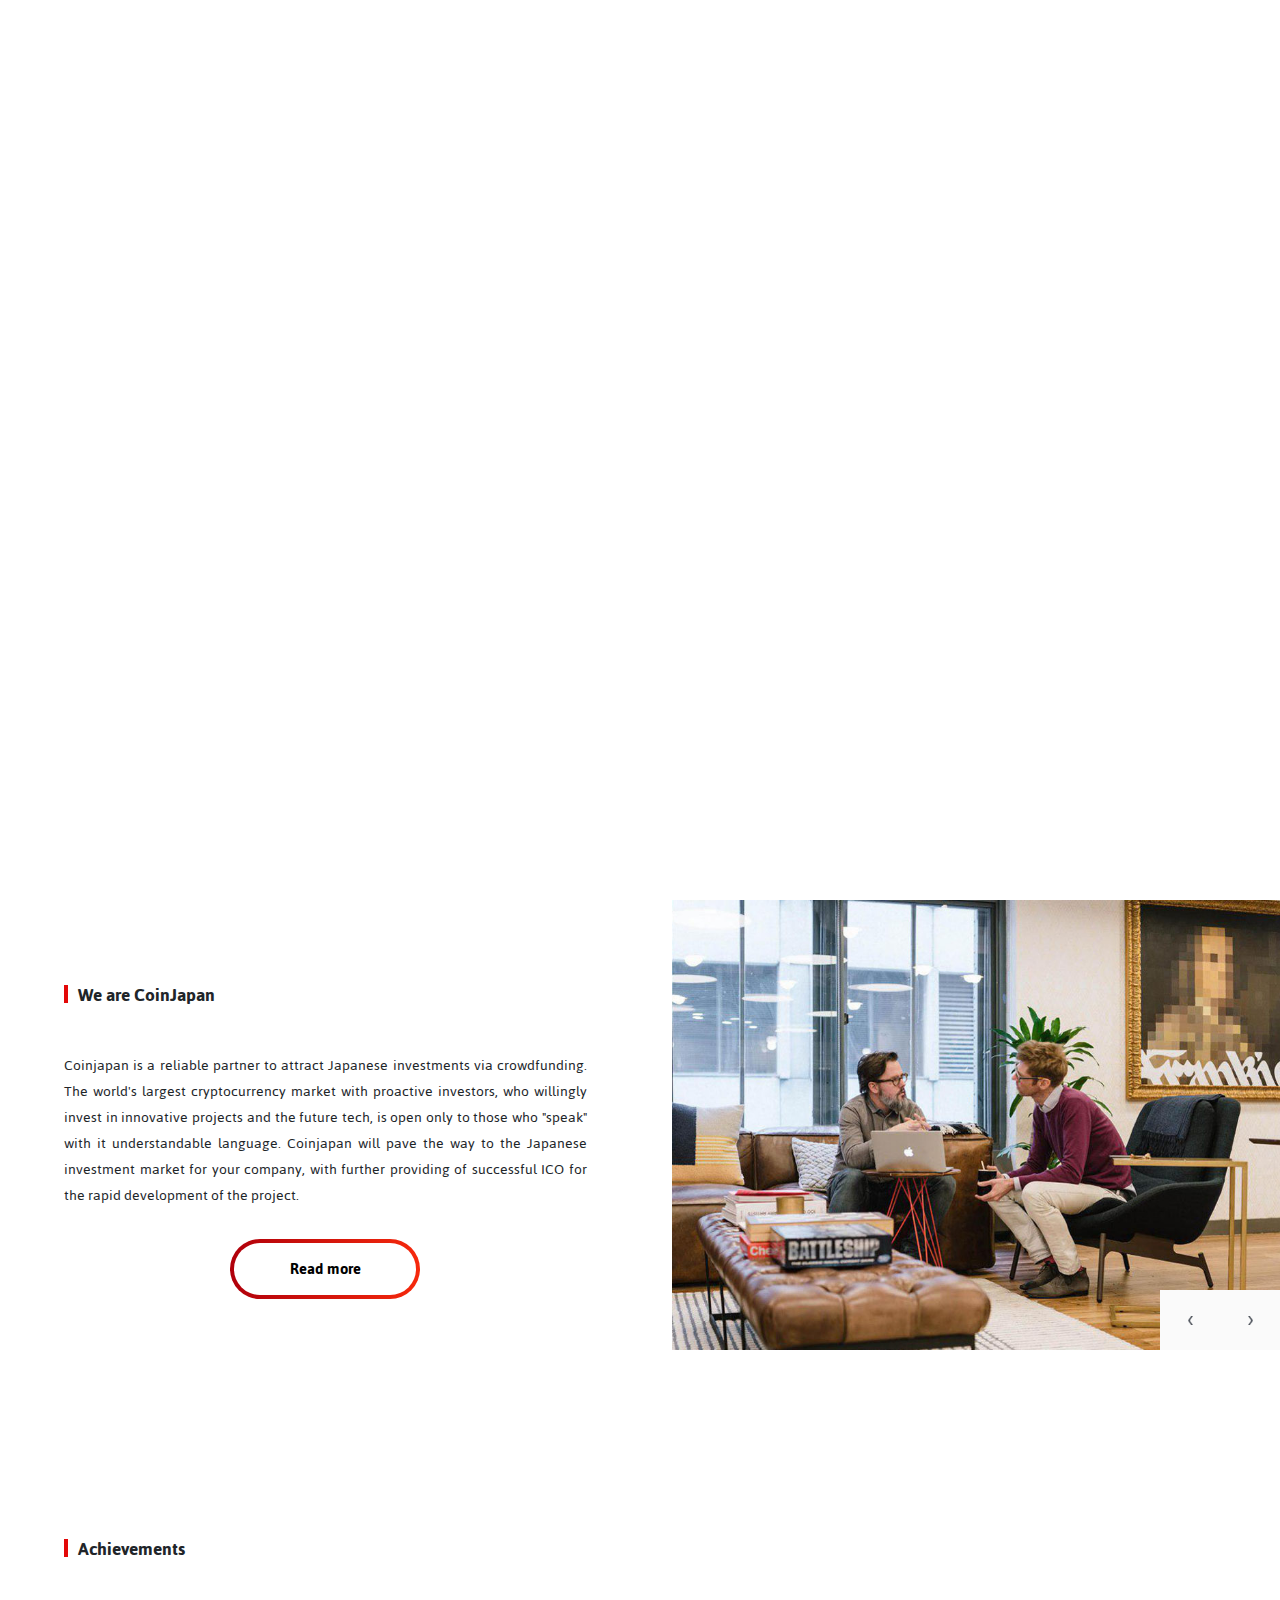
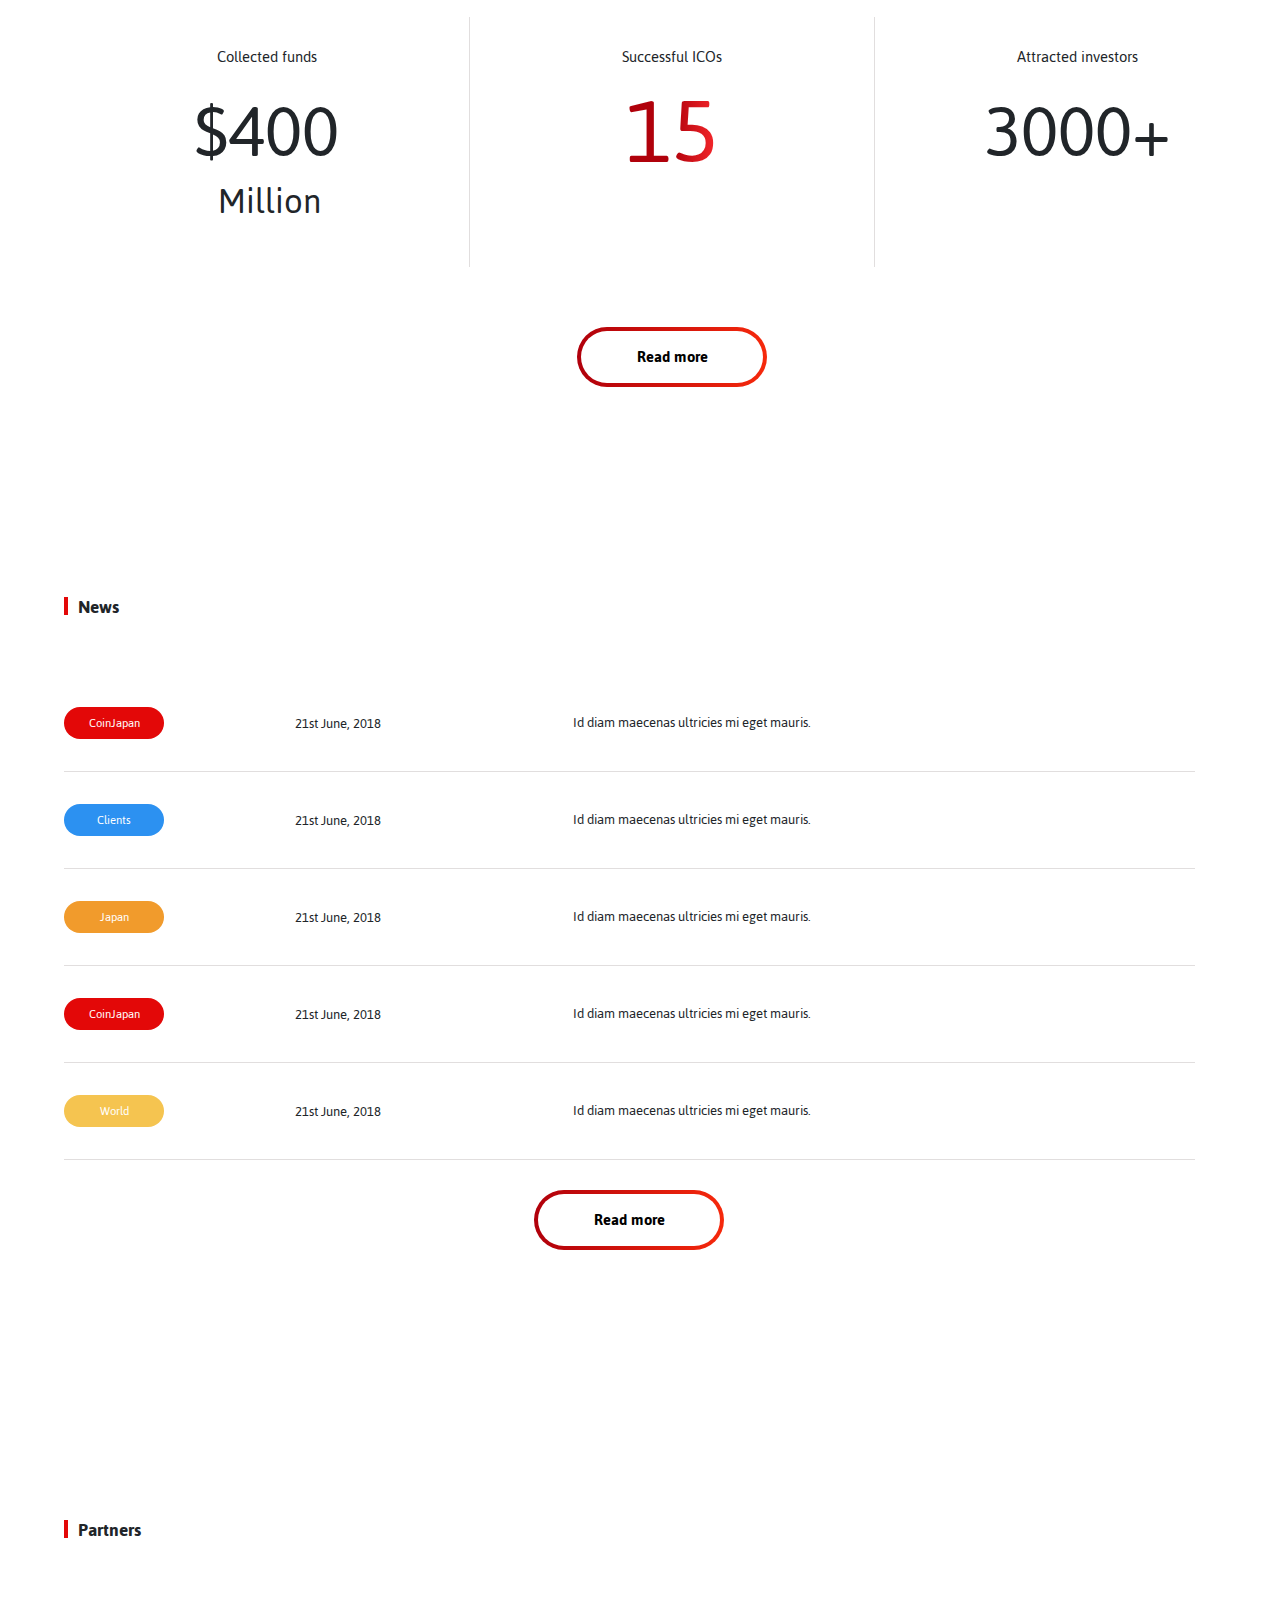
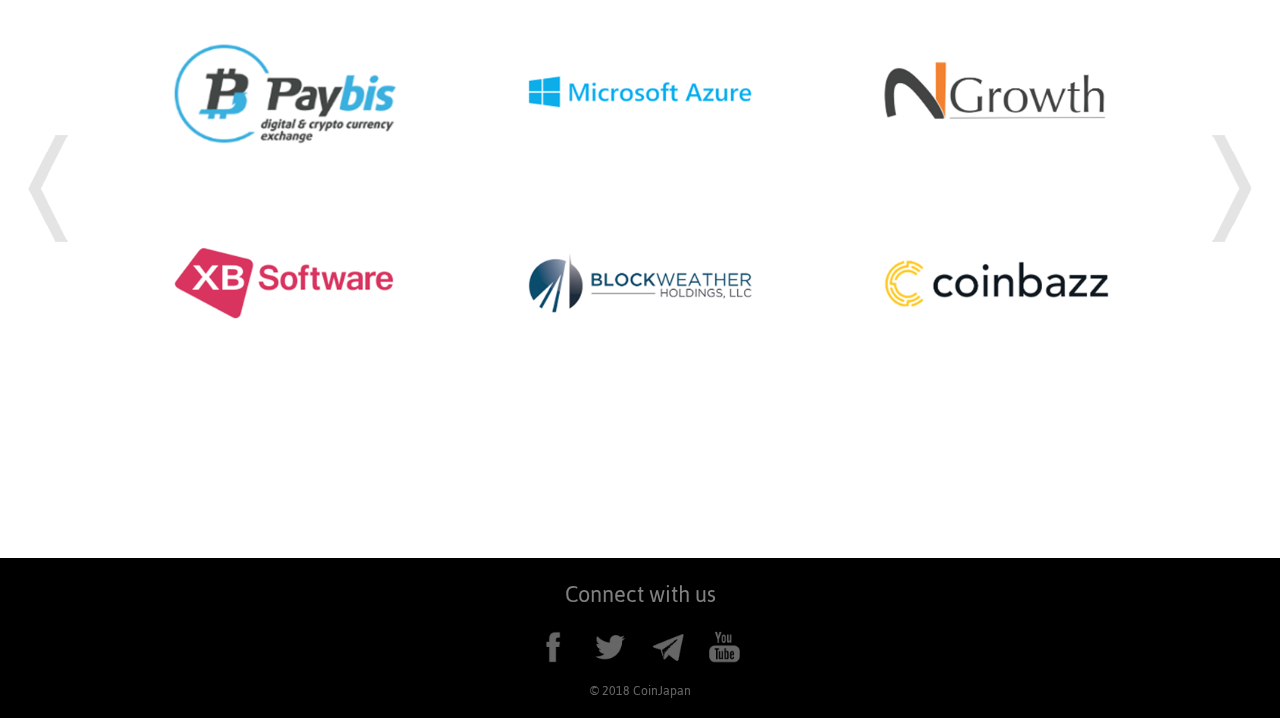
==== commit c52dfd6c: "add product page" ====
--- a/index.html
+++ b/index.html
@@ -147,7 +147,7 @@
     <div class="cj-container">
         <h2 class="section-header" data-css-animate="trigger">Achievements</h2>
         <div class="project-items" data-css-animate="trigger">
-            <div class="row" data-projectsAutocount="container">
+            <div class="row no-gutters" data-projectsAutocount="container">
                 <div class="col-sm-12 col-md-4">
                     <div class="project-item ">
                         <h3>Collected funds</h3>
@@ -185,60 +185,60 @@
             <div class="news-item" data-css-animate="trigger">
                 <div class="news-item-header">
                     <div class="news-category-label">
-                        <span style="background-color: #944d92;">CoinJapan</span>
-                    </div>
-                    <div class="news-date">
-                        21st June, 2018
-                    </div>
-                </div>
-                <div class="news-item-body">
-                    <h4 class="news-title">Id diam maecenas ultricies mi eget mauris.</h4>
-                </div>
-            </div>
-            <div class="news-item" data-css-animate="trigger">
-                <div class="news-item-header">
-                    <div class="news-category-label">
-                        <span style="background-color: #97c15e;">Clients</span>
-                    </div>
-                    <div class="news-date">
-                        21st June, 2018
-                    </div>
-                </div>
-                <div class="news-item-body">
-                    <h4 class="news-title">Id diam maecenas ultricies mi eget mauris.</h4>
-                </div>
-            </div>
-            <div class="news-item" data-css-animate="trigger">
-                <div class="news-item-header">
-                    <div class="news-category-label">
-                        <span style="background-color: #f95959;">Japan</span>
-                    </div>
-                    <div class="news-date">
-                        21st June, 2018
-                    </div>
-                </div>
-                <div class="news-item-body">
-                    <h4 class="news-title">Id diam maecenas ultricies mi eget mauris.</h4>
-                </div>
-            </div>
-            <div class="news-item" data-css-animate="trigger">
-                <div class="news-item-header">
-                    <div class="news-category-label">
-                        <span style="background-color: #944d92;">CoinJapan</span>
-                    </div>
-                    <div class="news-date">
-                        21st June, 2018
-                    </div>
-                </div>
-                <div class="news-item-body">
-                    <h4 class="news-title">Id diam maecenas ultricies mi eget mauris.</h4>
-                </div>
-            </div>
-
-            <div class="news-item" data-css-animate="trigger">
-                <div class="news-item-header">
-                    <div class="news-category-label">
-                        <span style="background-color: #688cc2;">World</span>
+                        <span style="background-color: #e30808;">CoinJapan</span>
+                    </div>
+                    <div class="news-date">
+                        21st June, 2018
+                    </div>
+                </div>
+                <div class="news-item-body">
+                    <h4 class="news-title">Id diam maecenas ultricies mi eget mauris.</h4>
+                </div>
+            </div>
+            <div class="news-item" data-css-animate="trigger">
+                <div class="news-item-header">
+                    <div class="news-category-label">
+                        <span style="background-color: #2c91f1;">Clients</span>
+                    </div>
+                    <div class="news-date">
+                        21st June, 2018
+                    </div>
+                </div>
+                <div class="news-item-body">
+                    <h4 class="news-title">Id diam maecenas ultricies mi eget mauris.</h4>
+                </div>
+            </div>
+            <div class="news-item" data-css-animate="trigger">
+                <div class="news-item-header">
+                    <div class="news-category-label">
+                        <span style="background-color: #f19b2c;">Japan</span>
+                    </div>
+                    <div class="news-date">
+                        21st June, 2018
+                    </div>
+                </div>
+                <div class="news-item-body">
+                    <h4 class="news-title">Id diam maecenas ultricies mi eget mauris.</h4>
+                </div>
+            </div>
+            <div class="news-item" data-css-animate="trigger">
+                <div class="news-item-header">
+                    <div class="news-category-label">
+                        <span style="background-color: #e30808;">CoinJapan</span>
+                    </div>
+                    <div class="news-date">
+                        21st June, 2018
+                    </div>
+                </div>
+                <div class="news-item-body">
+                    <h4 class="news-title">Id diam maecenas ultricies mi eget mauris.</h4>
+                </div>
+            </div>
+
+            <div class="news-item" data-css-animate="trigger">
+                <div class="news-item-header">
+                    <div class="news-category-label">
+                        <span style="background-color: #f5c450;">World</span>
                     </div>
                     <div class="news-date">
                         21st June, 2018
@@ -263,7 +263,7 @@
             <div class="partners-next-container col-md-1">
                 <div class="partners-prev"></div>
             </div>
-            <div class="owl-carousel col-md-10">
+            <div class="owl-carousel index-partners-slider col-md-10">
                 <div class="row no-gutters">
                     <div class="col-12 partner-item">
                         <img src="img/partners-carousel/paybis.png" alt="paybis">
--- a/css/common.css
+++ b/css/common.css
@@ -431,7 +431,568 @@
 }
 
 
-
+/*
+█████████████████████████████████
+█───██────██────██───██───██────█
+█─████─██─██─██─███─███─████─██─█
+█───██─██─██─██─███─███───██────█
+█─████─██─██─██─███─███─████─█─██
+█─████────██────███─███───██─█─██
+█████████████████████████████████
+*/
+
+
+.footer-container{
+    height: inherit;
+    width: 100%;
+    display: flex;
+    flex-direction: column;
+    align-items: center;
+    background-color: #000;
+}
+.footer-connect-us{
+    display: inline-block;
+    margin-top: 15px;
+    font-size: 25px;
+    color: #fff;
+    opacity: 0.5;
+    /*font-family: 'Helvetica Neue Cyr Bold';*/
+    font-family: 'Jaldi', sans-serif;
+}
+
+@media all and (min-width: 1400px){
+    .footer-container {
+        width: 1400px;
+        margin:auto;
+    }
+}
+
+.copyright{
+    font-size: 14px;
+    margin-bottom: 15px;
+    color:#fff;
+    text-align: center;
+    opacity: 0.4;
+     /*font-family: 'Helvetica Neue Cyr Bold';*/
+    font-family: 'Jaldi', sans-serif;
+}
+.social-links{
+    display: flex;
+    text-align: center;
+    justify-content: center;
+    padding-top:15px;
+    padding-bottom: 15px;
+}
+.social-links a{
+    display: inline-block;
+    margin-left: 12px;
+    margin-right: 12px;
+    width: 33px;
+    height: 33px;
+        background-repeat: no-repeat;
+    -webkit-background-size: cover;
+    background-size: cover;
+}
+
+.twitter-icon{
+    background: #000 url('../img/twitter-active.png') 100% 100%;
+    opacity: .4;
+
+}
+.twitter-icon:hover{
+    background: url('../img/twitter-active.png') 100% 100%;
+    opacity: 1;
+    background-repeat: no-repeat;
+    -webkit-background-size: cover;
+    background-size: cover;
+}
+.telegram-icon{
+  background: #000 url('../img/telegram-active.png') 100% 100%;
+  opacity: .4;
+
+}
+.telegram-icon:hover{
+    background: url('../img/telegram-active.png') 100% 100%;
+    opacity: 1;
+    background-repeat: no-repeat;
+    -webkit-background-size: cover;
+    background-size: cover;
+}
+
+.fb-icon{
+  background: #000 url('../img/facebook-active.png') 100% 100%;
+  opacity: .4;
+
+}
+.fb-icon:hover{
+    background: url('../img/facebook-active.png') 100% 100%;
+    opacity: 1;
+    background-repeat: no-repeat;
+    -webkit-background-size: cover;
+    background-size: cover;
+}
+.youtube-icon{
+  background: #000 url('../img/youtube-active.png') 100% 100%;
+  opacity: .4;
+}
+.youtube-icon:hover{
+    background: url('../img/youtube-active.png') 100% 100%;
+    opacity: 1;
+    background-repeat: no-repeat;
+    -webkit-background-size: cover;
+    background-size: cover;
+}
+
+@media all and (max-width: 999px){
+
+    .footer-connect-us{
+        display: none;
+    }
+}
+
+.footer-go-to-top{
+    display: none !important;
+    position: absolute;
+    right: 10px;
+    width: 50px;
+    height: 29px;
+    padding-top:32px;
+    cursor: pointer;
+}
+.footer-go-to-top img{
+    height:29px;
+}
+
+
+@media all and (max-width: 1098px){
+    .footer-go-to-top{
+        display: block !important;
+    }
+
+}
+
+/*
+███████████████████████████████████
+█─██─██───██────██────███───██────█
+█─██─██─████─██─██─██──██─████─██─█
+█────██───██────██─██──██───██────█
+█─██─██─████─██─██─██──██─████─█─██
+█─██─██───██─██─██────███───██─█─██
+███████████████████████████████████
+*/
+
+.logo img{
+    width: 180px;
+}
+
+.header{
+    z-index: 998;
+    position: fixed;
+    top: 0;
+    left:0;
+    right: 0;
+    height: 70px;
+    background-color: #FAFAFA ;
+}
+
+.header-container{
+    height: inherit;
+    width: 100%;
+    display: flex;
+    justify-content: space-between;
+    align-items: center;
+}
+
+@media all and (max-width: 1024px){
+    .header{
+        height: 100px;
+        background-color: #fff;
+    }
+    .header-container{
+        width: 100%;
+        padding: 0 3%
+    }
+}
+
+@media all and (min-width: 1400px){
+    .header-container {
+        width: 1400px;
+        margin:auto;
+    }
+}
+
+
+.logo{
+    margin-left: 20px;
+}
+
+.menu-control{
+    margin-right: 20px;
+}
+
+.header-controls-title{
+    margin-top: 40px;
+}
+
+.home-navigation{
+    position: absolute;
+}
+
+.header-navigation a{
+    /*font-family: 'Helvetica Neue Cyr Bold';*/
+    font-family: 'Jaldi', sans-serif;
+    font-size: 18px;
+}
+
+.header-languages{
+    margin-bottom: 40px;
+}
+
+.header-languages a {
+    /*font-family: 'Helvetica Neue Cyr Bold';*/
+    font-family: 'Jaldi', sans-serif;
+    /*font-weight: 700;*/
+}
+
+.menu-control{
+    z-index: 100;
+    float: right;
+    position: relative;
+    overflow: hidden;
+    padding: 0;
+    width: 30px;
+    height: 25px;
+    font-size: 0;
+    text-indent: -9999px;
+    -webkit-appearance: none;
+    -moz-appearance: none;
+    appearance: none;
+    box-shadow: none;
+    border-radius: none;
+    border: none;
+    cursor: pointer;
+    -webkit-transition: background 0.3s;
+    transition: background 0.3s;
+    background-color: transparent;
+}
+
+.menu-control span {
+    display: block;
+    position: absolute;
+    top: 0;
+    left: 0;
+    right: 18px;
+    height: 2px;
+    width: 100%;
+
+}
+.external span{
+    background-color: #000;
+}
+.internal span{
+    background-color: #fff;
+}
+.menu-control span::before,
+.menu-control span::after {
+    position: absolute;
+    display: block;
+    left: 0;
+    width: 100%;
+    height: 2px;
+    content: "";
+}
+.external span::before,
+.external span::after{
+    background-color: #000;
+}
+.internal span::before,
+.internal span::after{
+    background-color: #fff;
+}
+
+.menu-control span::before {
+    top: 8px;
+}
+.menu-control span::after {
+    bottom: -16px;
+}
+.menu-control span {
+    -webkit-transition: background 0 0.3s;
+    transition: background 0 0.3s;
+}
+.menu-control span::before,
+.menu-control span::after {
+    -webkit-transition-duration: 0.3s, 0.3s;
+    transition-duration: 0.3s, 0.3s;
+    -webkit-transition-delay: 0.3s, 0;
+    transition-delay: 0.3s, 0;
+}
+.menu-control span::before {
+    -webkit-transition-property: top, -webkit-transform;
+    transition-property: top, transform;
+}
+.menu-control span::after {
+    -webkit-transition-property: bottom, -webkit-transform;
+    transition-property: bottom, transform;
+}
+.menu-control:focus {
+    outline: none;
+}
+.menu-control.active span {
+    background: none;
+}
+.menu-control.active span::before {
+    top: 11px;
+    -webkit-transform: rotate(40deg);
+    -ms-transform: rotate(40deg);
+    transform: rotate(40deg);
+}
+.menu-control.active span::after {
+    bottom: -11px;
+    -webkit-transform: rotate(-40deg);
+    -ms-transform: rotate(-40deg);
+    transform: rotate(-40deg);
+}
+.menu-control.active span::before,
+.menu-control.active span::after{
+    -webkit-transition-delay: 0, 0.3s;
+    transition-delay: 0, 0.3s;
+}
+
+.header-controls{
+    display: none;
+}
+
+@media all and (min-width: 1099px){
+
+    .header{
+        height: 100px;
+    }
+
+    .logo{
+        width: 250px;
+        margin-left: 5%;
+    }
+
+    .header-controls{
+        display: flex;
+        position: relative;
+        margin-right: 5%;
+        justify-content: space-between;
+        -webkit-transition-delay: 0, 0.3s;
+        transition-delay: 0, 0.3s;
+    }
+    .header-languages{
+        display: none;
+        position: absolute;
+        top: 100px;
+        padding-top: 20px;
+        height:74px;
+        right: 0;
+        flex-direction: column;
+        background-color: #000;
+        width: 100px;
+        z-index: 1;
+        margin-bottom: 0;
+    }
+
+    .header-languages li a span{
+        font-size: 14px;
+        font-weight: 700;
+        text-transform: uppercase;
+        color: #fff;
+        text-decoration: none;
+    }
+
+    .header-languages a.active-lang{
+        display: none;
+    }
+
+    .header-languages li a{
+        display: block;
+        text-decoration: none;
+        text-align: center;
+    }
+
+    .header-lang-btn{
+        display: flex;
+        height: 100px;
+        width: 100px;
+        align-items: center;
+        justify-content: center;
+        background-color: #000;
+        clear: both;
+        padding: 0;
+        margin: 0;
+        z-index: 2;
+        cursor: pointer;
+        /*font-family: 'Helvetica Neue Cyr Bold';*/
+        font-family: 'Jaldi', sans-serif;
+        font-weight: 700;
+    }
+
+    .lang-icon{
+        margin-left: 10px;
+    }
+
+    .current-lang{
+        text-transform: uppercase;
+        color: #fff;
+        font-weight: 600;
+    }
+
+    
+    .active-nav-item {
+        border-bottom: 4px #e30808 solid;
+    }
+
+    .lang-icon{
+        font-size: 0;
+        height: 17px;
+        width: 17px;
+        background: url('../img/earth-icon.png') center center no-repeat;
+        background-size: cover;
+    }
+
+    .menu-control{
+        display: none;
+    }
+
+    .header-controls-title{
+        display:none;
+    }
+
+    .header-navigation a{
+        padding-bottom: 7px;
+    }
+
+    .header-navigation ul{
+        margin: 0 10px 0 0;
+    }
+    .header-navigation li{
+        display: inline-block;
+        margin-top: 36px;
+        margin-left: 10px;
+    }
+    .header-navigation li a {
+        color: #000;
+        text-decoration: none;
+    }
+}
+
+@media all and (max-width: 1098px){
+    .header-lang-btn{
+        display: none;
+    }
+    .header-languages{
+        display: block !important;
+    }
+
+    .header-controls{
+        z-index: 99;
+        display: none;
+        position: fixed;
+        justify-content: space-between;
+        flex-direction: column;
+        align-items: center;
+        top:0;
+        left: 0;
+        right: 0;
+        bottom: 0;
+        background-color: #313131;
+        opacity: 0;
+    }
+
+    .header-controls-title{
+        position: relative;
+        /*font-family: 'Helvetica Neue Cyr Bold';*/
+        font-family: 'Jaldi', sans-serif;
+        font-size: 16px;
+        color: #fff;
+        font-weight: 700;
+    }
+
+    .header-navigation li{
+        text-align: center;
+        height: 45px;
+    }
+
+    .header-navigation a.active-nav-item{
+        background: linear-gradient(90deg, #b0010b 50%, #b0010b 50%, #f8292d);
+        -webkit-background-clip: text;
+        -webkit-text-fill-color: transparent;
+        color: #f8292d;
+    }
+
+    .header-navigation a{
+        font-size: 18px;
+        color: #777;
+        line-height: 100px;
+    }
+
+    .header-navigation a:hover{
+        text-decoration: none;
+        color: #fff;
+    }
+
+    .header-languages li{
+        text-align: center;
+        display: inline-block;
+        margin: 0 20px;
+    }
+    .header-languages a.active-lang{
+        color: #fff;
+    }
+
+    .header-languages a{
+        font-size: 18px;
+        color: #777;
+        text-align: center;
+        font-weight: 800;
+    }
+
+    .header-languages a:hover{
+        text-decoration: none;
+        color: #777;
+    }
+}
+
+.go-to-top{
+    display: none;
+    background-color: #000;
+    position: fixed;
+    top: 10px;
+    width: 60px;
+    height: 60px;
+    z-index: 999;
+    cursor: pointer;
+    text-align: center;
+}
+
+.go-to-top img{
+    margin-top: 22px;
+    height: 15px;
+}
+
+
+@media all and (max-width: 1098px){
+    .go-to-top{
+        display: none !important;
+    }
+
+}
+
+@media all and (max-width:680px){
+   .logo img{
+        width: 145px;
+    }
+    .header-container{
+        height: 70px;
+    }
+    .header{
+        height: 70px;
+    }
+}
 
 /*
 ██████████████████████████████
@@ -441,17 +1002,6 @@
 ██─███─██─██─██──██─█████───██
 █───██─██─██────███───██──█──█
 ██████████████████████████████
-*/
-
-
-/*
-============================================
-███──███──███──█────███
-─█────█────█───█────█
-─█────█────█───█────███
-─█────█────█───█────█
-─█───███───█───███──███
-============================================
 */
 
 .home-title {
@@ -724,15 +1274,7 @@
     }
 }
 
-/*
-============================================
-████──████───████──█─█──███
-█──█──█──██──█──█──█─█───█
-████──████───█──█──█─█───█
-█──█──█──██──█──█──█─█───█
-█──█──████───████──███───█
-============================================
-*/
+
 
 .home-about-us .cj-container {
     padding-bottom: 180px;
@@ -866,15 +1408,6 @@
     }
 }
 
-/*
-============================================
-████──████──█──█──███──███──█─█──███──█───██─███──█──█──███──███
-█──█──█──█──█──█───█───█────█─█──█────██─███─█────██─█───█───█
-████──█─────████───█───███──█─█──███──█─█─██─███──█─██───█───███
-█──█──█──█──█──█───█───█────███──█────█───██─█────█──█───█─────█
-█──█──████──█──█──███──███───█───███──█───██─███──█──█───█───███
-============================================
-*/
 
 .home-projects .cj-container {
     padding-bottom: 40px;
@@ -902,8 +1435,7 @@
 }
 
 .project-items {
-    width: 90%;
-    padding-left: 1%;
+    width: 100%;
 }
 
 p.partners-number-medium {
@@ -912,7 +1444,7 @@
 }
 
 .achievements-row {
-    margin-bottom: 50px;
+    margin: 0 auto 50px;
 }
 
 @media all and (min-width: 720px) {
@@ -1015,17 +1547,9 @@
         font-weight:100;
     }
 
-    .project-items .col-md-4 {
-        padding: 0;
-    }
-
-    .project-items .row {
-        margin-right: 0;
-        margin-left: 0;
-    }
 
     .project-items {
-        width: 98%;
+        width: 100%;
         margin-left: 0;
     }
 
@@ -1061,15 +1585,6 @@
 
 }
 
-/*
-============================================
-█──█──███──█───█──███
-██─█──█────█───█──█
-█─██──███──█─█─█──███
-█──█──█────█████────█
-█──█──███───█─█───███
-============================================
-*/
 
 .home-news .cj-container {
     padding-bottom: 40px;
@@ -1127,15 +1642,13 @@
     line-height: 29px;
     text-align: start;
     /*font-family: 'Helvetica Neue Cyr Bold';*/
-    font-size: 13px;
-    font-weight: 700;
+    font-size: 15px;
     width: 60%;
 }
 
 .news-title {
-    font-size: 15px;
+    font-size: 17px;
     line-height: 36px;
-    font-weight: 700;
     padding: 0;
     margin-bottom: 0;
 }
@@ -1198,15 +1711,6 @@
     }
 }
 
-/*
-============================================
-████──████──████──███──█──█──███──████──███
-█──█──█──█──█──█───█───██─█──█────█──█──█
-████──████──████───█───█─██──███──████──███
-█─────█──█──█─█────█───█──█──█────█─█─────█
-█─────█──█──█─█────█───█──█──███──█─█───███
-============================================
-*/
 
 .home-partners .cj-container {
     padding-bottom: 60px;
@@ -1234,12 +1738,6 @@
     }
 
 }
-
-/*.partners-carousel-container {
-    display: flex;
-    align-items: center;
-    justify-content: center;
-}*/
 
 .partners-next-container,
 .partners-prev-container {
@@ -1280,15 +1778,12 @@
     opacity: 0.5;
 }
 
-.owl-carousel {
-    width: 60%;
-}
 
 .partner-item {
     display: flex;
     align-items: center;
     justify-content: center;
-    height: 110px;
+    height: 150px;
 
 }
 
@@ -1307,10 +1802,6 @@
     .partners-prev-container img {
         width: 50px;
         cursor: pointer;
-    }
-
-    .owl-carousel {
-        width: 100%;
     }
 
     .partner-item {
@@ -1319,7 +1810,7 @@
         width: 50%;
         margin: auto;
         padding: 30px 20px;
-        height: 150px;
+        height: 190px;
     }
 
     .partner-item img {
@@ -1351,9 +1842,6 @@
         outline:0;
     }
 
-    .owl-carousel {
-        width: 100%;
-    }
 
     button.owl-dot.active{
         background-color: #222 !important;
@@ -1370,17 +1858,8 @@
 █████████████████████████████████████████████
 */
 
-/*
-██████████████████████████████████████████████████████████████████████████████████████████████████████████████████
-█────██────██────████──██───██────██───██───███████───██─██─███████─██─██─█─██────███─███──█────███───██────██───█
-█─██─██─██─██─██─█████─██─████─██─███─███─██████████─███──█─███████──█─██─█─██─██──██──█───█─██──██─████─██─██─███
-█────██────██─██─█████─██───██─██████─███───██───███─███─█──██───██─█──██─█─██────███─█─█──█────███───██────██───█
-█─█████─█─███─██─██─██─██─████─██─███─█████─████████─███─██─███████─██─██─█─██─██──██─███──█─██──██─████─█─█████─█
-█─█████─█─███────██────██───██────███─███───███████───██─██─███████─██─██───██────███─███──█────███───██─█─███───█
-██████████████████████████████████████████████████████████████████████████████████████████████████████████████████
-*/
 .projects-in-numbers .cj-container {
-    padding: 100px 0;
+    padding: 100px 0 70px;
     margin: auto;
 }
 
@@ -1388,145 +1867,6 @@
     margin: 0 5% 60px;
 }
 
-/*.projects-wrapper {
-    padding: 0 5%;
-}
-
-.partners-number-medium {
-    font-size: 80px;
-}
-.partners-number-medium .achivment-amount {
-
-}
-
-.partners-number-large .achivment-amount {
-    font-size: 100px;
-}
-
-.project {
-    margin-top: 30px;
-    margin-bottom: 30px;
-    height: 250px;
-    font-family: 'Helvetica Neue Cyr Bold';
-}
-
-.project h3 {
-    display: flex;
-    justify-content: center;
-    height: 80px;
-    text-align: center;
-}
-
-.project p {
-    text-align: center;
-}
-
-.project-description {
-    display: block;
-    font-size: 38px;
-    height: 70px;
-    line-height: 70px;
-}
-
-.middle-project-border {
-    border-left: 1px #e1dede solid;
-    border-right: 1px #e1dede solid;
-}
-
-.partners-number-gradient {
-    background: linear-gradient(90deg, #b0010b 50%, #b0010b 50%, #f8292d);
-    -webkit-background-clip: text;
-    -webkit-text-fill-color: transparent;
-    color: #f8292d;
-}
-
-@media all and (max-width: 767px) {
-
-    .projects-in-numbers .section-header {
-        margin: 0 5% 20px;
-    }
-
-    .projects-wrapper.row {
-        padding-left: calc(5% + 14px);
-    }
-
-    .project {
-        display: flex;
-        justify-content: space-between;
-        padding-bottom: 15px;
-        padding-top: 15px;
-        border-top: #e1dede solid 1px;
-        width: 100%;
-        height: 100%;
-        margin: 0;
-    }
-
-    .project p {
-        display: inline-block;
-        font-family: sans-serif;
-        font-size: 19px;
-        line-height: 25px;
-        margin-bottom: 0;
-        text-align: center;
-        font-weight:100;
-        height: 25px;
-    }
-
-    .project h3 {
-        font-size: 17px;
-        line-height: 25px;
-        text-align: center;
-        height: 25px;
-        margin-bottom: 0;
-    }
-
-    .project-description {
-        display: inline-block;
-        line-height: 25px;
-        font-size: 17px;
-    }
-
-    .middle-project-border {
-        border-left: none;
-        border-right: none;
-    }
-
-    .partners-number-medium .achivment-amount {
-        font-size: 17px;
-        height: 25px;
-        line-height: 25px;
-    }
-
-    .partners-number-large .achivment-amount {
-        height: 25px;
-        line-height: 25px;
-        font-size: 25px;
-    }
-
-    .partners-number-medium .achivment-amount .project-description {
-        display: inline-block;
-        font-size: 19px;
-        height: 25px;
-        font-family: sans-serif;
-        font-weight: 100;
-    }
-
-    .project:last-child {
-        border-bottom: #e1dede solid 1px;
-    }
-
-}*/
-
-
-/*
-█████████████████████████████████████████████
-█────██────██────██───██─██─██───██────██───█
-█─██─██─██─██─██─███─███──█─██─████─██─██─███
-█────██────██────███─███─█──██───██────██───█
-█─█████─██─██─█─████─███─██─██─████─█─█████─█
-█─█████─██─██─█─████─███─██─██───██─█─███───█
-█████████████████████████████████████████████
-*/
 
 .projects-partners .cj-container {
     padding: 0 0 100px;
@@ -1550,16 +1890,6 @@
     padding-left: 5%;
 }
 
-/*
-██████████████████████████████████████
-█────██───██─█─██───██───██─███─██───█
-█─██─██─████─█─███─███─████─███─██─███
-█────██───██─█─███─███───██─█─█─██───█
-█─█─███─████───███─███─████─────████─█
-█─█─███───███─███───██───███─█─███───█
-██████████████████████████████████████
-*/
-
 .clients-reviews {
     position: relative;
     z-index: 1;
@@ -1568,7 +1898,7 @@
 .clients-reviews .cj-container{
     margin: auto;
     background: #fff;
-    padding: 70px 0;
+    padding: 0 0 70px;
     z-index: 1;
 }
 
@@ -1578,8 +1908,11 @@
 }
 
 .review-item {
-    margin-left: 5%;
     padding: 0 10%;
+}
+
+.owl-carousel {
+    display: block;
 }
 
 .client-review {
@@ -1624,4 +1957,550 @@
 .client-position {
     color: #0da0e3;
     font-size: 16px;
-}+}
+
+
+.projects-partners-end {
+    text-align: center;
+    width: 100%;
+    margin-top: 60px;
+}
+
+
+
+
+/*
+█████████████████████████████████████████████
+█────██────██─██─██───██────██────██───██───█
+█─██─██─██─██──█─███─███─██─██─██─███─███─███
+█─█████─██─██─█──███─███────██─██████─███───█
+█─██─██─██─██─██─███─███─██─██─██─███─█████─█
+█────██────██─██─███─███─██─██────███─███───█
+█████████████████████████████████████████████
+*/
+
+.addresses-container .cj-container {
+    margin: auto;
+    padding: 100px 0 0;
+}
+
+.contact-form-padding {
+    padding: 0 5%;
+}
+
+
+.addresses-wrapper {
+    padding: 0 5% 60px ;
+}
+
+.addresses .address-item {
+    padding: 0 0 0;
+    font-size: 20px;
+}
+
+.address-item p {
+    padding: 5px 0;
+    font-size: 16px;
+}
+
+.address-item .address-line {
+    padding-bottom: 15px;
+    cursor: pointer;
+}
+
+.address-item .address-line:hover {
+    text-decoration: underline;
+}
+
+.map-wrapper {
+    padding: 0 5% 0;
+    height: 400px;
+}
+
+.contacts-map {
+    width: 100%;
+    height:400px;
+}
+
+.contact-form .cj-container {
+    padding: 100px  0 110px;
+    margin: auto;
+}
+
+.contact-form .section-header {
+    margin: 0 5% 60px;
+}
+
+
+.contact-form-side-img-wrapper img {
+    width: 100%;
+}
+
+.contact-form-side-img-wrapper {
+    padding-left: 5%;
+}
+
+.contact-form-wrapper {
+    padding: 0 5% 0 0;
+}
+
+.cj-form-group {
+    padding: 0 0 5px;
+    border-bottom: 2px solid #d9d9d9;
+    margin: 0 auto 65px;
+    position: relative;
+}
+
+.cj-form-group.cj-form-text-area-wrapper {
+    margin-bottom: 24px;
+}
+
+.cj-form-label {
+    font-size: 15px;
+    color: #999;
+}
+.contact-form-inputs:nth-child(1) {
+    padding-right: 5%;
+}
+
+.contact-form-inputs:nth-child(2) {
+    padding-left: 5%;
+}
+
+.focus-input {
+    position: absolute;
+    display: block;
+    width: 100%;
+    height: 100%;
+    top: 0;
+    left: 0;
+    pointer-events: none;
+}
+
+.focus-input:before {
+    content: "";
+    display: block;
+    position: absolute;
+    bottom: -2px;
+    left: 0;
+    width: 0;
+    height: 2px;
+    -webkit-transition: all 0.4s;
+    -o-transition: all 0.4s;
+    -moz-transition: all 0.4s;
+    transition: all 0.4s;
+    background: rgba(176, 0, 11, 1);
+    background: -moz-linear-gradient(left, rgba(176, 0, 11, 1) 0%, rgba(246, 41, 12, 1) 100%);
+    background: -webkit-linear-gradient(left, rgba(176, 0, 11, 1) 0%, rgba(246, 41, 12, 1) 100%);
+    background: -o-linear-gradient(left, rgba(176, 0, 11, 1) 0%, rgba(246, 41, 12, 1) 100%);
+    background: -ms-linear-gradient(left, rgba(176, 0, 11, 1) 0%, rgba(246, 41, 12, 1) 100%);
+    background: linear-gradient(to right, rgba(176, 0, 11, 1) 0%, rgba(246, 41, 12, 1) 100%);
+    background: -webkit-gradient(left top, right top, color-stop(0%, rgba(176, 0, 11, 1)), color-stop(100%, rgba(246, 41, 12, 1)));
+    filter: progid:DXImageTransform.Microsoft.gradient(startColorstr='#b0000b', endColorstr='#f6290c', GradientType=1);
+
+}
+
+.contact-form-input:focus + .focus-input:before {
+    width: 100%;
+}
+
+.contact-form-textarea:focus + .focus-input:before {
+    width: 100%;
+}
+
+
+.contact-form-input,
+.contact-form-textarea {
+    display: block;
+    /*font-family: 'Helvetica Neue Cyr Bold';*/
+    font-size: 18px;
+    line-height: 40px;
+    border:none;
+    height: 40px;
+    width: 100%;
+    margin: 0;
+}
+
+.contact-form-textarea {
+    height: 110px;
+    cursor: text;
+    white-space: pre-wrap;
+    word-wrap: break-word;
+    height: 110px;
+    padding: 0;
+}
+
+.contact-form-input:focus,
+.contact-form-textarea:focus {
+    outline: none;
+}
+
+
+.contact-form .cj-btn-container {
+    justify-content: flex-start;
+}
+
+button.cj-btn{
+    border: none;
+    cursor: pointer;
+    padding: 0;
+}
+
+button.cj-btn:focus {
+    outline: none;
+}
+
+
+/*
+█████████████████████████████
+█────██────███────██─█─██───█
+█─██─██─██──██─██─██─█─███─██
+█────██────███─██─██─█─███─██
+█─██─██─██──██─██─██─█─███─██
+█─██─██────███────██───███─██
+█████████████████████████████
+*/
+
+.about-description .cj-container {
+    height: inherit;
+    padding-top: 100px;
+    padding-bottom: 60px;
+    margin:auto;
+}
+
+.about-description img {
+    width: 100%;
+    margin-bottom: 60px;
+}
+
+.about-description-main-text {
+    padding-bottom: 40px;
+}
+
+.about-description-main-text h2 {
+    margin-bottom: 30px;
+    font-size: 28px;
+    height: 18px;
+    line-height: 20px;
+    /*font-weight: 700;*/
+    text-align: center;
+}
+
+.about-description-main-text p {
+    padding: 0 8%;
+    text-align: center;
+}
+
+.about-description-main-text h2,
+.about-description-main-text p {
+    text-align: center;
+}
+
+.about-description article {
+    margin-right: 20px;
+    text-align: justify;
+    font-size: 17px;
+    /*font-family: 'HELVETICAMEDIUM';*/
+}
+
+.about-description article h2.section-header {
+    padding-bottom: 20px;
+}
+
+.about-description article {
+    line-height: 26px;
+    font-size: 16px;
+}
+
+.about-description-text p {
+    text-align: left;
+}
+
+.about-description-options {
+    padding: 0 calc(5% + 20px);
+}
+
+.about-team .cj-container {
+    padding-left: 0;
+    padding: 0 0 10px;
+    margin:auto;
+}
+
+.about-team .section-header {
+    margin: 0 calc(5% + 20px) 40px;
+}
+
+.team-members {
+    overflow: hidden;
+    padding: 0 5% 0;
+}
+
+.team-member {
+    padding: 0 20px 60px;
+    cursor: pointer;
+}
+
+.team-member-photo {
+    background: rgba(176, 0, 11, 1);
+    background: -moz-linear-gradient(left, rgba(176, 0, 11, 1) 0%, rgba(246, 41, 12, 1) 100%);
+    background: -webkit-linear-gradient(left, rgba(176, 0, 11, 1) 0%, rgba(246, 41, 12, 1) 100%);
+    background: -o-linear-gradient(left, rgba(176, 0, 11, 1) 0%, rgba(246, 41, 12, 1) 100%);
+    background: -ms-linear-gradient(left, rgba(176, 0, 11, 1) 0%, rgba(246, 41, 12, 1) 100%);
+    background: linear-gradient(to right, rgba(176, 0, 11, 1) 0%, rgba(246, 41, 12, 1) 100%);
+    background: -webkit-gradient(left top, right top, color-stop(0%, rgba(176, 0, 11, 1)), color-stop(100%, rgba(246, 41, 12, 1)));
+    filter: progid:DXImageTransform.Microsoft.gradient(startColorstr='#b0000b', endColorstr='#f6290c', GradientType=1);
+}
+
+.team-member-photo img {
+    width: 100%;
+}
+
+.team-member:hover .member-name {
+    text-decoration: underline;
+}
+
+.member-name {
+    width: 100%;
+    margin: 20px auto 3px;
+    font-size: 22px;
+    /*font-family: 'HELVETICAMEDIUM', sans-serif;*/
+}
+
+.member-position {
+    width: 100%;
+    margin: 0 auto 30px;
+    font-size: 18px;
+    color: #999;
+    /*font-family: 'HELVETICAMEDIUM', sans-serif;*/
+}
+
+.team-member-photo {
+    position: relative;
+}
+
+.team-member-photo article {
+    position: absolute;
+    top:0;
+    left: 0;
+    right: 0;
+    bottom: 0;
+    opacity: 0;
+    height: inherit;
+    width: inherit;
+    background-color: #000;
+    color: #fff;
+    /*font-family: 'HELVETICAMEDIUM', sans-serif;*/
+    font-size: 14px;
+    line-height: 20px;
+    padding: 5%;
+    text-align: left;
+    display: flex;
+    justify-content: center;
+    flex-direction: column;
+}
+
+
+/*
+██████████████████████████████████████████
+█───██───██────██─█─██───██────██───██───█
+█─████─████─██─██─█─███─███─██─██─████─███
+█───██───██────██─█─███─███─█████───██───█
+███─██─████─█─███───███─███─██─██─██████─█
+█───██───██─█─████─███───██────██───██───█
+██████████████████████████████████████████
+*/
+
+.services-description .cj-container{
+    margin:auto;
+    padding: 100px 15% 0;
+    /*font-family: 'HELVETICAMEDIUM';*/
+
+}
+
+.services-description h2 {
+    margin-bottom: 30px;
+    font-size: 28px;
+    height: 18px;
+    line-height: 20px;
+    /*font-weight: 700;*/
+    text-align: center;
+}
+
+.services-description-text {
+    overflow: hidden;
+    line-height: 26px;
+    text-align: left;
+    padding-right: 100px;
+}
+
+.services-description-list {
+    float: right;
+    margin: 8px -100px 0 20px;
+    padding: 5px;
+    width: 50%;
+    font-size: 20px;
+}
+
+.services-description-list hr {
+    width: 70%;
+    margin: 0;
+    padding: 0;
+    background: #000;
+}
+
+.services-description-list p {
+    padding: 10px 0;
+}
+
+.services-description-list ol {
+    list-style: decimal;
+    padding-left: 20px;
+    font-size: 17px;
+}
+
+.services-steps .cj-container {
+    margin:auto;
+    padding: 100px 0 0;
+    background-color: #fff;
+    /*font-family: 'HELVETICAMEDIUM';*/
+}
+
+.services-moto {
+    display: flex;
+    justify-content: center;
+    align-items: center;
+    flex-direction: column;
+    line-height: 26px;
+    padding: 0 10%;
+}
+
+.services-moto hr {
+    display: block;
+    width: 15%;
+    margin: auto;
+    background-color: #000;
+    padding: 0;
+    margin: 0;
+}
+
+.services-moto p {
+    text-align: center;
+    padding: 20px 15%;
+    line-height: 24px;
+    font-size: 16px;
+    color: #000;
+    font-size: 20px;
+    line-height: 30px;
+    font-weight: 100;
+    /*font-family: sans-serif;*/
+}
+
+.services-steps .steps-img img{
+    width: 100%;
+}
+
+/*
+███████████████████████████████████████████████████████████████████████████
+█────██───██─██─██───██────███████───██───██────██─█─██───██────██───██───█
+█─██─███─███─██─██─████─██─███████─████─████─██─██─█─███─███─██─██─████─███
+█────███─███────██───██────██───██───██───██────██─█─███─███─█████───██───█
+█─██─███─███─██─██─████─█─██████████─██─████─█─███───███─███─██─██─██████─█
+█─██─███─███─██─██───██─█─████████───██───██─█─████─███───██────██───██───█
+███████████████████████████████████████████████████████████████████████████
+*/
+
+.ather-services .cj-container {
+    margin: auto;
+    padding: 100px 5% 70px;
+    /*font-family: 'HELVETICAMEDIUM';*/
+}
+
+.ather-services .section-header {
+    margin: 0 0 60px;
+}
+
+.ather-services-wrapper {
+    height: inherit;
+    padding: 0 10%;
+}
+
+.service-container {
+    height: inherit;
+    margin-bottom: 40px;
+    padding: 0 10px;
+}
+
+.sevice-wrapper {
+    position: relative;
+    height: 100%;
+    margin: 0 20px ;
+    padding: 10px 20px 40px;
+    border: 1px #ccc solid;
+    -webkit-transition: all 0.3s ease;
+    -moz-transition: all 0.3s ease;
+    -o-transition: all 0.3s ease;
+    transition: all 0.3s ease;
+    background-color: rgba(252, 252, 252, 1);
+}
+
+.sevice-wrapper-overlay {
+    position: absolute;
+    top:0;
+    bottom: 0;
+    left: 0;
+    right: 0;
+    background-color: #fff;
+    opacity: 0;
+    -webkit-transition: opacity 0.5s ease-in-out;
+    -moz-transition: opacity 0.5s ease-in-out;
+    transition: opacity 0.5s ease-in-out;
+}
+
+.sevice-wrapper:hover {
+    -webkit-box-shadow: 0 0 10px rgba(0,0,0,0.5);
+    -moz-box-shadow: 0 0 10px rgba(0,0,0,0.5);
+    box-shadow: 0 0 10px rgba(0,0,0,0.5);
+    background-color: rgba(241, 244, 246, 1);
+}
+
+.sevice-wrapper {
+    /*font-family: 'HELVETICAMEDIUM';*/
+    line-height: 20px;
+    color: #444;
+}
+
+.sevice-wrapper h2 {
+    font-size: 20px;
+    line-height: 20px;
+    padding: 20px 0;
+    text-align: center;
+    color: rgba(101, 133, 152, 1);
+}
+
+.sevice-wrapper:hover h2 {
+    color: rgba(227, 8, 8, 1);
+}
+
+.sevice-wrapper p {
+    text-align: center;
+    /*font-family: sans-serif;*/
+    color: #444;
+    line-height: 24px;
+    font-size: 15px;
+    width: 70%;
+    margin: auto;
+}
+
+.sevice-wrapper ol {
+    display: block;
+    width: 70%;
+    list-style: disc;
+    margin: auto;
+}
+
+.sevice-wrapper ol li {
+    /*font-family: sans-serif;*/
+    color: #444;
+    line-height: 24px;
+    font-size: 15px;
+}
--- a/css/about.css
+++ b/css/about.css
@@ -1,159 +1 @@
 
-/*
-██████████████████████████████████████████████████████████████
-█────███───██───██────██────██───██────██───██───██────██─██─█
-█─██──██─████─████─██─██─██─███─███─██─███─████─███─██─██──█─█
-█─██──██───██───██─█████────███─███────███─████─███─██─██─█──█
-█─██──██─██████─██─██─██─█─████─███─██████─████─███─██─██─██─█
-█────███───██───██────██─█─███───██─██████─███───██────██─██─█
-██████████████████████████████████████████████████████████████
-*/
-
-.about-description .cj-container {
-	height: inherit;
-	padding-top: 100px;
-	padding-bottom: 60px;
-	margin:auto;
-}
-
-.about-description img {
-	width: 100%;
-	margin-bottom: 60px;
-}
-
-.about-description-main-text {
-	padding-bottom: 40px;
-}
-
-.about-description-main-text h2 {
-	margin-bottom: 30px;
-    font-size: 28px;
-    height: 18px;
-    line-height: 20px;
-    font-weight: 700;
-    text-align: center;
-}
-
-.about-description-main-text p {
-	padding: 0 8%;
-	text-align: center;
-}
-
-.about-description-main-text h2,
-.about-description-main-text p {
-	text-align: center;
-}
-
-.about-description article {
-	margin-right: 20px;
-	text-align: justify;
-	font-size: 17px;
-	/*font-family: 'HELVETICAMEDIUM';*/
-}
-
-.about-description article h2.section-header {
-	padding-bottom: 20px;
-}
-
-.about-description article {
-	line-height: 26px;
-	font-size: 16px;
-}
-
-.about-description-text p {
-	text-align: left;
-}
-
-.about-description-options {
-	padding: 0 calc(5% + 20px);
-}
-
-
-/*
-███████████████████████
-█───██───██────██─███──█
-██─███─████─██─██──█───█
-██─███───██────██─█─█──█
-██─███─████─██─██─███──█
-██─███───██─██─██─███──█
-███████████████████████
-*/
-
-.about-team .cj-container {
-	padding-left: 0;
-	padding: 0 0 10px;
-	margin:auto;
-}
-
-.about-team .section-header {
-	margin: 0 calc(5% + 20px) 40px;
-}
-
-.team-members {
-	overflow: hidden;
-	padding: 0 5% 0;
-}
-
-.team-member {
-	padding: 0 20px 60px;
-	cursor: pointer;
-}
-
-.team-member-photo {
-	background: rgba(176, 0, 11, 1);
-    background: -moz-linear-gradient(left, rgba(176, 0, 11, 1) 0%, rgba(246, 41, 12, 1) 100%);
-    background: -webkit-linear-gradient(left, rgba(176, 0, 11, 1) 0%, rgba(246, 41, 12, 1) 100%);
-    background: -o-linear-gradient(left, rgba(176, 0, 11, 1) 0%, rgba(246, 41, 12, 1) 100%);
-    background: -ms-linear-gradient(left, rgba(176, 0, 11, 1) 0%, rgba(246, 41, 12, 1) 100%);
-    background: linear-gradient(to right, rgba(176, 0, 11, 1) 0%, rgba(246, 41, 12, 1) 100%);
-    background: -webkit-gradient(left top, right top, color-stop(0%, rgba(176, 0, 11, 1)), color-stop(100%, rgba(246, 41, 12, 1)));
-    filter: progid:DXImageTransform.Microsoft.gradient(startColorstr='#b0000b', endColorstr='#f6290c', GradientType=1);
-}
-
-.team-member-photo img {
-	width: 100%;
-}
-
-.team-member:hover .member-name {
-	text-decoration: underline;
-}
-
-.member-name {
-	width: 100%;
-	margin: 20px auto 3px;
-    font-size: 22px;
-	/*font-family: 'HELVETICAMEDIUM', sans-serif;*/
-}
-
-.member-position {
-	width: 100%;
-	margin: 0 auto 30px;
-	font-size: 18px;
-	color: #999;
-	/*font-family: 'HELVETICAMEDIUM', sans-serif;*/
-}
-
-.team-member-photo {
-	position: relative;
-}
-
-.team-member-photo article {
-	position: absolute;
-	top:0;
-	left: 0;
-	right: 0;
-	bottom: 0;
-	opacity: 0;
-	height: inherit;
-	width: inherit;
-	background-color: #000;
-	color: #fff;
-	/*font-family: 'HELVETICAMEDIUM', sans-serif;*/
-	font-size: 14px;
-	line-height: 20px;
-	padding: 5%;
-	text-align: left;
-	display: flex;
-	justify-content: center;
-	flex-direction: column;
-}
--- a/css/services.css
+++ b/css/services.css
@@ -1,215 +1,2 @@
 
 
-/*
-██████████████████████████████████████████████████████████████
-█────███───██───██────██────██───██────██───██───██────██─██─█
-█─██──██─████─████─██─██─██─███─███─██─███─████─███─██─██──█─█
-█─██──██───██───██─█████────███─███────███─████─███─██─██─█──█
-█─██──██─██████─██─██─██─█─████─███─██████─████─███─██─██─██─█
-█────███───██───██────██─█─███───██─██████─███───██────██─██─█
-██████████████████████████████████████████████████████████████
-*/
-
-.services-description .cj-container{
-	margin:auto;
-	padding: 100px 15% 0;
-	/*font-family: 'HELVETICAMEDIUM';*/
-
-}
-
-.services-description h2 {
-	margin-bottom: 30px;
-	font-size: 28px;
-	height: 18px;
-	line-height: 20px;
-	font-weight: 700;
-	text-align: center;
-}
-
-.services-description-text {
-	overflow: hidden;
-	line-height: 26px;
-	text-align: left;
-	padding-right: 100px;
-}
-
-.services-description-list {
-	float: right;
-	margin: 8px -100px 0 20px;
-	padding: 5px;
-	width: 50%;
-	font-size: 20px;
-}
-
-.services-description-list hr {
-	width: 70%;
-	margin: 0;
-	padding: 0;
-	background: #000;
-}
-
-.services-description-list p {
-	padding: 10px 0;
-}
-
-.services-description-list ol {
-	list-style: decimal;
-	padding-left: 20px;
-	font-size: 17px;
-}
-
-/*
-██████████████████████████
-█───██───██───██────██───█
-█─█████─███─████─██─██─███
-█───███─███───██────██───█
-███─███─███─████─███████─█
-█───███─███───██─█████───█
-██████████████████████████
-*/
-.services-steps .cj-container {
-	margin:auto;
-	padding: 100px 0 0;
-	background-color: #fff;
-	/*font-family: 'HELVETICAMEDIUM';*/
-}
-
-.services-moto {
-	display: flex;
-	justify-content: center;
-	align-items: center;
-	flex-direction: column;
-	line-height: 26px;
-	padding: 0 10%;
-}
-
-.services-moto hr {
-	display: block;
-	width: 15%;
-	margin: auto;
-	background-color: #000;
-	padding: 0;
-	margin: 0;
-}
-
-.services-moto p {
-	text-align: center;
-	padding: 20px 15%;
-	line-height: 24px;
-	font-size: 16px;
-	color: #000;
-	font-size: 20px;
-	line-height: 30px;
-	font-weight: 100;
-	/*font-family: sans-serif;*/
-}
-
-.services-steps .steps-img img{
-	width: 100%;
-}
-
-/*
-███████████████████████████████████████████████████████████████████████████
-█────██───██─██─██───██────███████───██───██────██─█─██───██────██───██───█
-█─██─███─███─██─██─████─██─███████─████─████─██─██─█─███─███─██─██─████─███
-█────███─███────██───██────██───██───██───██────██─█─███─███─█████───██───█
-█─██─███─███─██─██─████─█─██████████─██─████─█─███───███─███─██─██─██████─█
-█─██─███─███─██─██───██─█─████████───██───██─█─████─███───██────██───██───█
-███████████████████████████████████████████████████████████████████████████
-*/
-
-.ather-services .cj-container {
-	margin: auto;
-	padding: 100px 5% 70px;
-	/*font-family: 'HELVETICAMEDIUM';*/
-}
-
-.ather-services .section-header {
-	margin: 0 0 60px;
-}
-
-.ather-services-wrapper {
-	height: inherit;
-	padding: 0 10%;
-}
-
-.service-container {
-	height: inherit;
-	margin-bottom: 40px;
-	padding: 0 10px;
-}
-
-.sevice-wrapper {
-	position: relative;
-	height: 100%;
-	margin: 0 20px ;
-	padding: 10px 20px 40px;
-	border: 1px #ccc solid;
-	-webkit-transition: all 0.3s ease;
-	-moz-transition: all 0.3s ease;
-	-o-transition: all 0.3s ease;
-	transition: all 0.3s ease;
-	background-color: rgba(252, 252, 252, 1);
-}
-
-.sevice-wrapper-overlay {
-	position: absolute;
-	top:0;
-	bottom: 0;
-	left: 0;
-	right: 0;
-	background-color: #fff;
-	opacity: 0;
-	-webkit-transition: opacity 0.5s ease-in-out;
-    -moz-transition: opacity 0.5s ease-in-out;
-    transition: opacity 0.5s ease-in-out;
-}
-
-.sevice-wrapper:hover {
-	-webkit-box-shadow: 0 0 10px rgba(0,0,0,0.5);
-	-moz-box-shadow: 0 0 10px rgba(0,0,0,0.5);
-	box-shadow: 0 0 10px rgba(0,0,0,0.5);
-	background-color: rgba(241, 244, 246, 1);
-}
-
-.sevice-wrapper {
-	/*font-family: 'HELVETICAMEDIUM';*/
-	line-height: 20px;
-	color: #444;
-}
-
-.sevice-wrapper h2 {
-	font-size: 20px;
-	line-height: 20px;
-	padding: 20px 0;
-	text-align: center;
-	color: rgba(101, 133, 152, 1);
-}
-
-.sevice-wrapper:hover h2 {
-	color: rgba(227, 8, 8, 1);
-}
-
-.sevice-wrapper p {
-	text-align: center;
-	/*font-family: sans-serif;*/
-	color: #444;
-	line-height: 24px;
-	font-size: 15px;
-	width: 70%;
-	margin: auto;
-}
-
-.sevice-wrapper ol {
-	display: block;
-	width: 70%;
-	list-style: disc;
-	margin: auto;
-}
-
-.sevice-wrapper ol li {
-	/*font-family: sans-serif;*/
-	color: #444;
-	line-height: 24px;
-	font-size: 15px;
-}
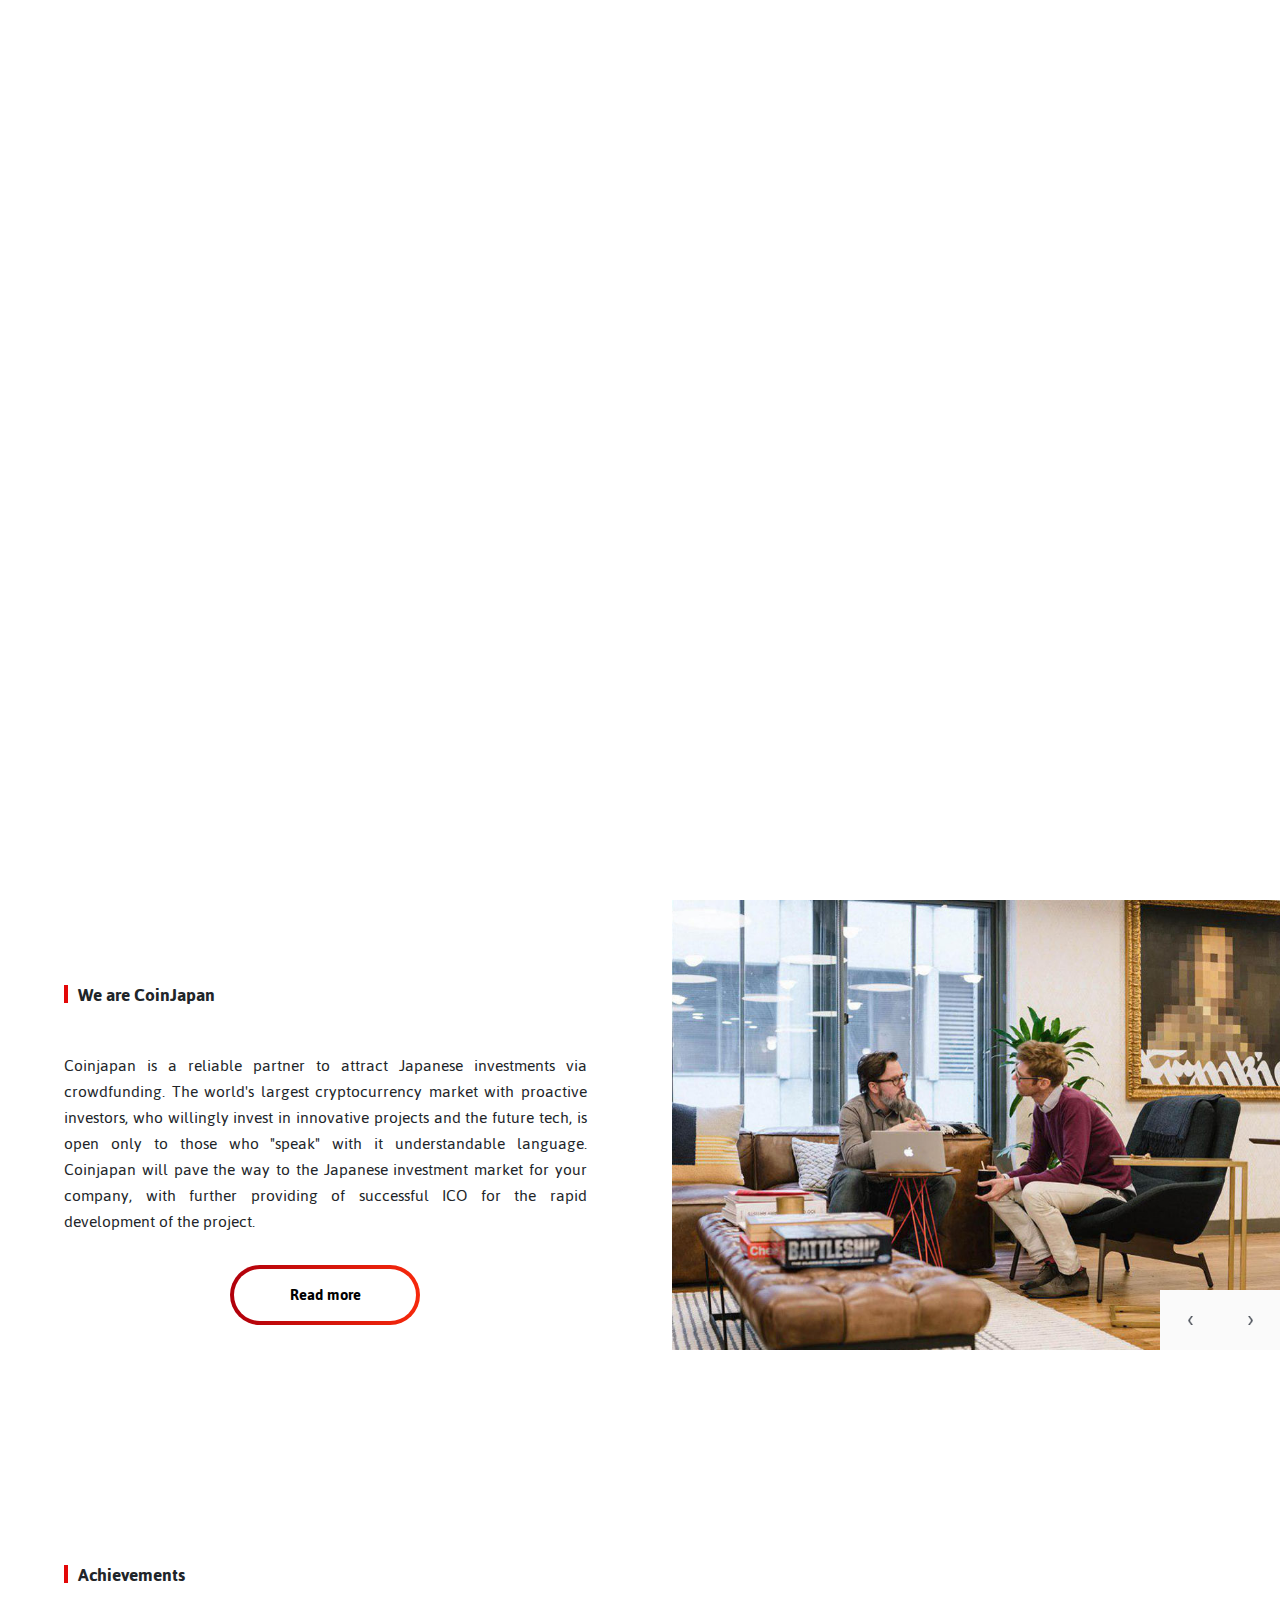
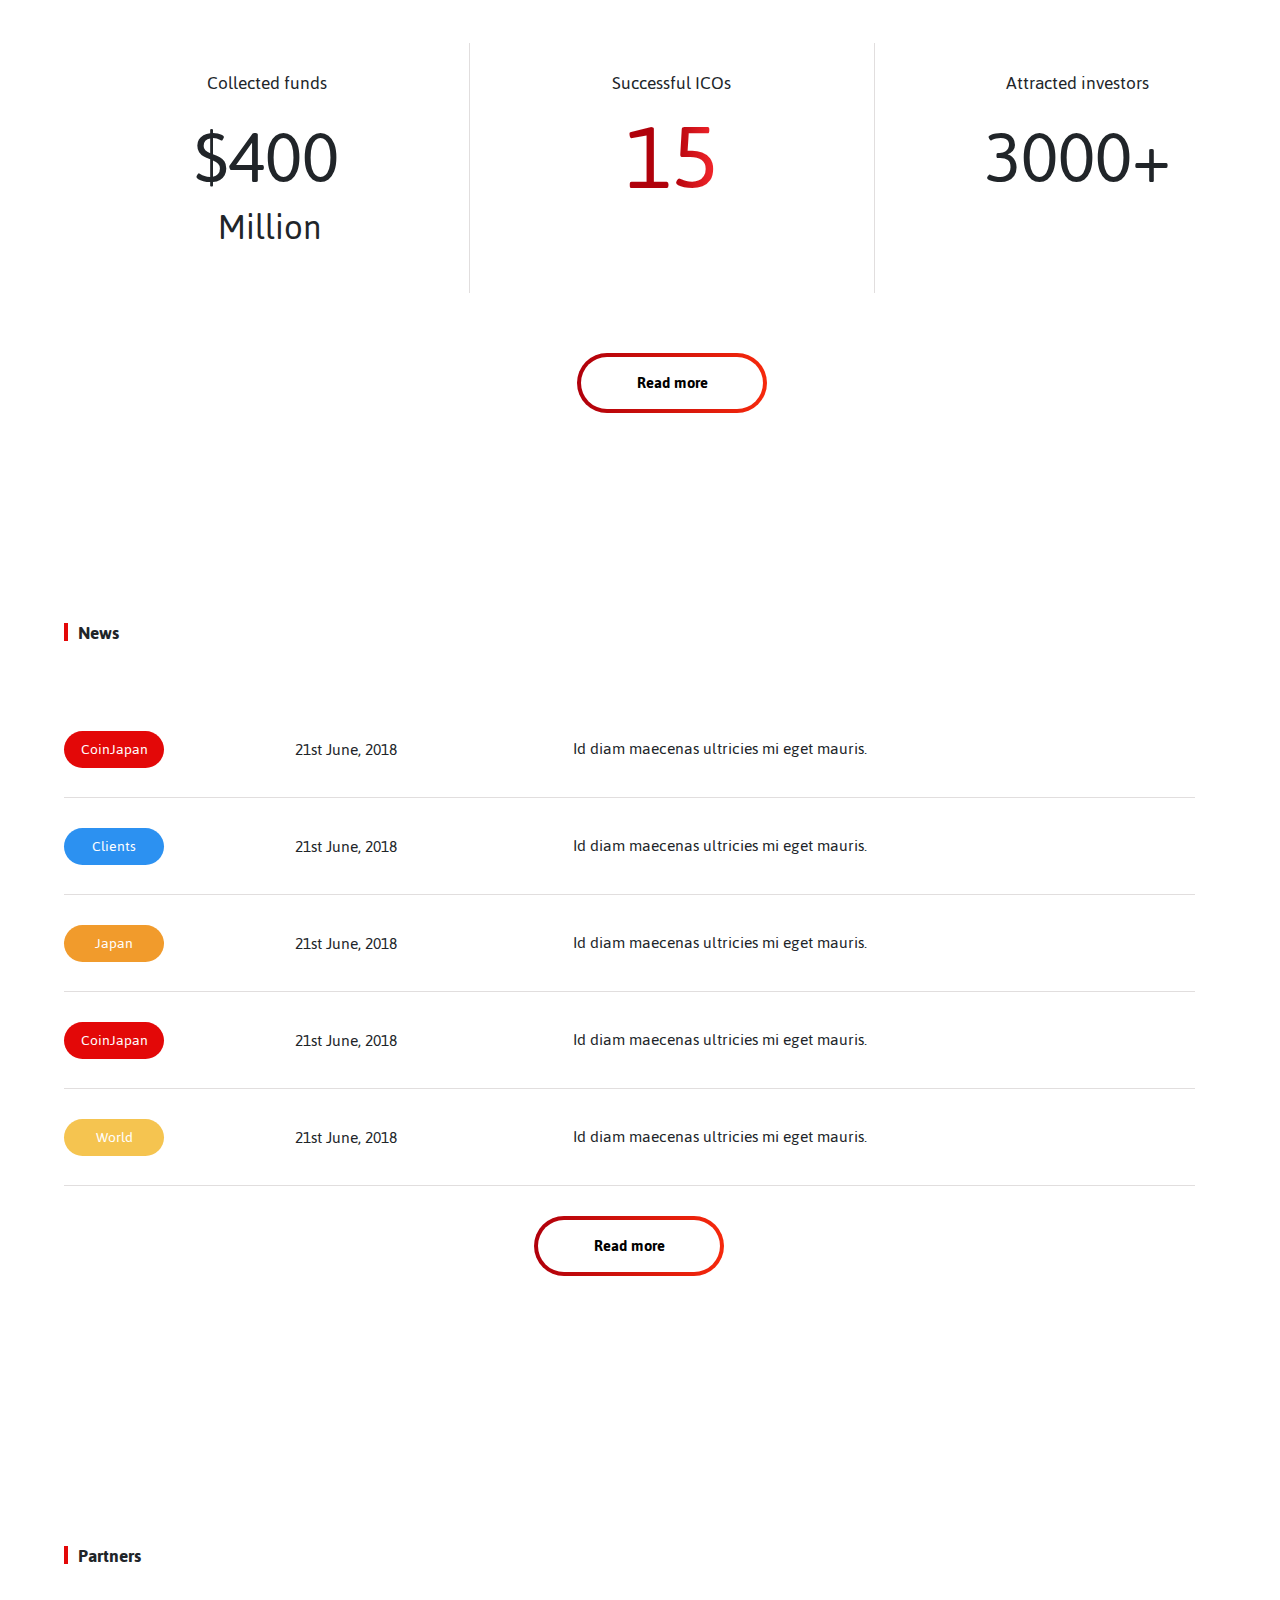
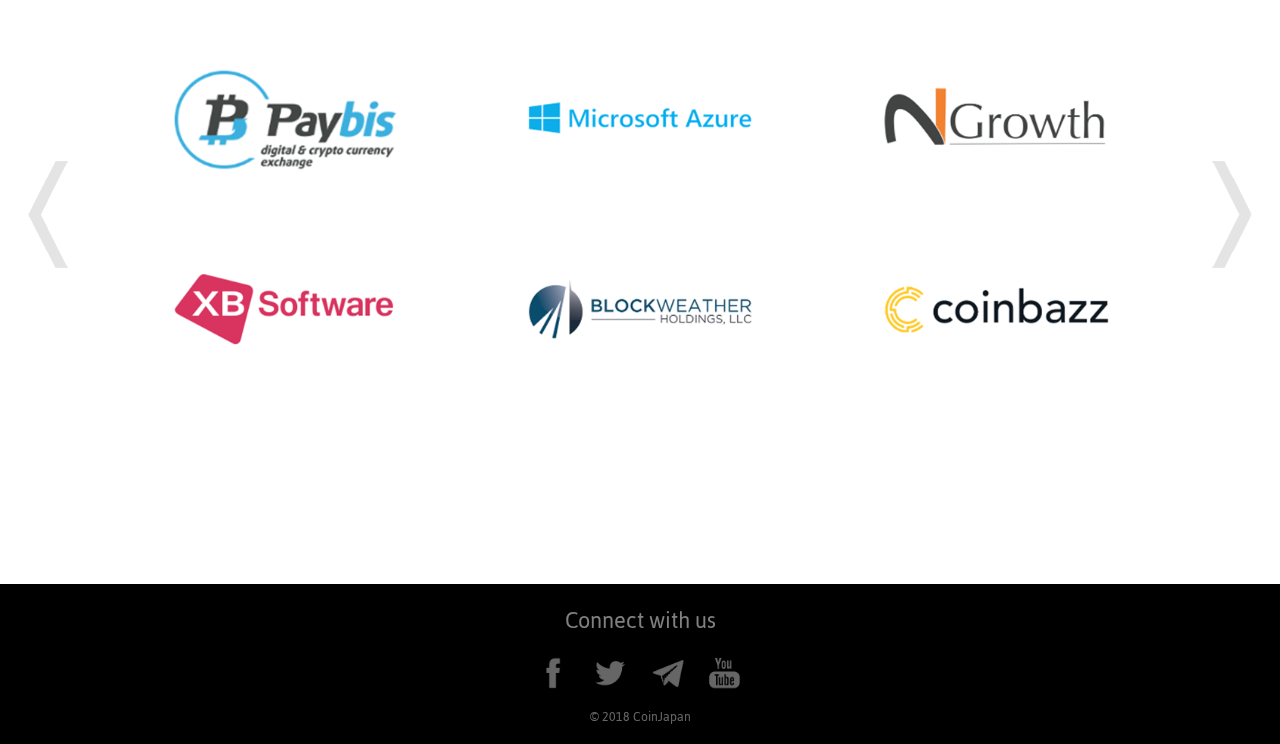
==== commit e3ba1da7: "Finished Desctop Version" ====
--- a/index.html
+++ b/index.html
@@ -10,20 +10,15 @@
     <link rel="stylesheet" href="css/lib/animate.min.css">
     <link rel="stylesheet" href="css/lib/bootstrap.min.css">
     <link rel="stylesheet" href="css/fonts.css">
-        <link href="https://fonts.googleapis.com/css?family=Jaldi:400,700" rel="stylesheet">
+    <link href="https://fonts.googleapis.com/css?family=Jaldi:400,700" rel="stylesheet">
 
     <link rel="stylesheet" href="css/common.css">
-    <link rel="stylesheet" href="css/footer.css">
-    <link rel="stylesheet" href="css/header.css">
-    <link rel="stylesheet" href="css/home.css">
-    <link rel="stylesheet" href="css/about.css">
-    <link rel="stylesheet" href="css/services.css">
-    <link rel="stylesheet" href="css/contacts.css">
 
     <script type="text/javascript" src="js/lib/jquery-3.3.1.min.js"></script>
     <script type="text/javascript" src="js/lib/bootstrap.min.js"></script>
     <script type="text/javascript" src="js/lib/owl.carousel.min.js"></script>
     <script type="text/javascript" src="js/lib/jquery.spincrement.min.js"></script>
+    <script type="text/javascript" src="js/lib/tilt.jquery.js"></script>
     
 
     <script type="text/javascript" src="js/particles.js"></script>
@@ -58,10 +53,10 @@
                     <li><a href="about.html">About</a></li>
                     <li><a href="services.html">Services</a></li>
                     <li><a href="projects.html">Projects</a></li>
-                    <li><a href="#">Partners</a></li>
-                    <li><a href="#">Carriers</a></li>
+                    <li><a href="partners.html">Partners</a></li>
+                    <li><a href="career.html">Careers</a></li>
                     <li><a href="contacts.html">Contacts</a></li>
-                    <li><a href="#">News</a></li>
+                    <li><a href="news.html">News</a></li>
                 </ul>
             </nav>
             <div class="header-lang-btn">
--- a/css/common.css
+++ b/css/common.css
@@ -168,6 +168,16 @@
 }
 
 
+
+.page-main-heading {
+    margin-bottom: 30px;
+    font-size: 28px;
+    height: 18px;
+    line-height: 20px;
+    text-align: center;
+    font-weight: 700;
+}
+
 /*
 █████████████████████████████████████████████████████
 █────██────██────██───███████───██───██───██─████───█
@@ -199,6 +209,12 @@
     background-size: cover; 
 }
 
+
+.projects-title-bg {
+    background: url('../img/pages/DSC_3244.jpg')100% 53% no-repeat;
+    background-size: cover; 
+    
+}
 .page-title .cj-container {
     display: flex;
     flex-direction: column;
@@ -212,13 +228,13 @@
 .page-title h1 {
     background-color: transparent;
     color: #fff;
-    font-size: 45px;
+    font-size: 50px;
     /*font-family: 'Helvetica Neue Cyr Bold';*/
     margin-left: 15px;
     margin-right: 5%;
     margin-bottom: 180px;
     padding-left: 3%;
-    font-weight: 700;
+    text-transform: uppercase;
 }
 
 .page-titke-overlay {
@@ -279,7 +295,7 @@
     background-size: 100%;
     display: block;
     width: 11px;
-    top: 0;
+    top: 5px;
     right: -23px;
     height: 10px;
 }
@@ -1332,7 +1348,7 @@
 }
 
 .about-us-content p {
-    font-size: 16px;
+    font-size: 18px;
     line-height: 26px;
 }
 
@@ -1512,7 +1528,7 @@
 
 .project-item h3 {
     /*font-family: 'Helvetica Neue Cyr Bold';*/
-    font-size: 17px;
+    font-size: 20px;
     line-height: 80px;
     margin-bottom: 0;
     text-align: center;
@@ -1633,7 +1649,7 @@
     padding: 5px 7px;
     /*font-family: 'Helvetica Neue Cyr Bold';*/
     border-radius: 25px;
-    font-size: 13px;
+    font-size: 16px;
     text-align: center;
 }
 
@@ -1642,12 +1658,12 @@
     line-height: 29px;
     text-align: start;
     /*font-family: 'Helvetica Neue Cyr Bold';*/
-    font-size: 15px;
+    font-size: 18px;
     width: 60%;
 }
 
 .news-title {
-    font-size: 17px;
+    font-size: 18px;
     line-height: 36px;
     padding: 0;
     margin-bottom: 0;
@@ -1680,11 +1696,11 @@
 
         display: flex;
         align-items: center;
-        font-size: 15px;
+        font-size: 18px;
     }
 
     .news-category-label span {
-        font-size: 13px;
+        font-size: 16px;
     }
 
     .news-title {
@@ -1964,6 +1980,7 @@
     text-align: center;
     width: 100%;
     margin-top: 60px;
+    font-size: 18px;
 }
 
 
@@ -2000,7 +2017,7 @@
 
 .address-item p {
     padding: 5px 0;
-    font-size: 16px;
+    font-size: 18px;
 }
 
 .address-item .address-line {
@@ -2031,7 +2048,6 @@
     margin: 0 5% 60px;
 }
 
-
 .contact-form-side-img-wrapper img {
     width: 100%;
 }
@@ -2041,13 +2057,13 @@
 }
 
 .contact-form-wrapper {
-    padding: 0 5% 0 0;
+    padding: 0 10% 0;
 }
 
 .cj-form-group {
     padding: 0 0 5px;
     border-bottom: 2px solid #d9d9d9;
-    margin: 0 auto 65px;
+    margin: 0 auto 30px;
     position: relative;
 }
 
@@ -2056,9 +2072,11 @@
 }
 
 .cj-form-label {
+    display: block;
     font-size: 15px;
     color: #999;
 }
+
 .contact-form-inputs:nth-child(1) {
     padding-right: 5%;
 }
@@ -2122,11 +2140,10 @@
 }
 
 .contact-form-textarea {
-    height: 110px;
+    height: 150px;
     cursor: text;
     white-space: pre-wrap;
     word-wrap: break-word;
-    height: 110px;
     padding: 0;
 }
 
@@ -2135,9 +2152,8 @@
     outline: none;
 }
 
-
 .contact-form .cj-btn-container {
-    justify-content: flex-start;
+    justify-content: flex-end;
 }
 
 button.cj-btn{
@@ -2148,6 +2164,15 @@
 
 button.cj-btn:focus {
     outline: none;
+}
+
+.form-side-img {
+    display: flex;
+    justify-content: center;
+    align-items: center;
+}
+.form-side-img img {
+    width: 60%;
 }
 
 
@@ -2177,14 +2202,6 @@
     padding-bottom: 40px;
 }
 
-.about-description-main-text h2 {
-    margin-bottom: 30px;
-    font-size: 28px;
-    height: 18px;
-    line-height: 20px;
-    /*font-weight: 700;*/
-    text-align: center;
-}
 
 .about-description-main-text p {
     padding: 0 8%;
@@ -2199,7 +2216,7 @@
 .about-description article {
     margin-right: 20px;
     text-align: justify;
-    font-size: 17px;
+    font-size: 18px;
     /*font-family: 'HELVETICAMEDIUM';*/
 }
 
@@ -2209,7 +2226,7 @@
 
 .about-description article {
     line-height: 26px;
-    font-size: 16px;
+    font-size: 18px;
 }
 
 .about-description-text p {
@@ -2290,7 +2307,7 @@
     background-color: #000;
     color: #fff;
     /*font-family: 'HELVETICAMEDIUM', sans-serif;*/
-    font-size: 14px;
+    font-size: 16px;
     line-height: 20px;
     padding: 5%;
     text-align: left;
@@ -2317,20 +2334,13 @@
 
 }
 
-.services-description h2 {
-    margin-bottom: 30px;
-    font-size: 28px;
-    height: 18px;
-    line-height: 20px;
-    /*font-weight: 700;*/
-    text-align: center;
-}
 
 .services-description-text {
     overflow: hidden;
     line-height: 26px;
     text-align: left;
     padding-right: 100px;
+    font-size: 18px;
 }
 
 .services-description-list {
@@ -2350,12 +2360,13 @@
 
 .services-description-list p {
     padding: 10px 0;
+    font-size: 20px;
 }
 
 .services-description-list ol {
     list-style: decimal;
     padding-left: 20px;
-    font-size: 17px;
+    font-size: 19px;
 }
 
 .services-steps .cj-container {
@@ -2486,7 +2497,7 @@
     /*font-family: sans-serif;*/
     color: #444;
     line-height: 24px;
-    font-size: 15px;
+    font-size: 17px;
     width: 70%;
     margin: auto;
 }
@@ -2502,5 +2513,184 @@
     /*font-family: sans-serif;*/
     color: #444;
     line-height: 24px;
-    font-size: 15px;
-}
+    font-size: 17px;
+}
+
+
+
+
+
+
+
+
+
+/*
+========================================================================================================================
+*/
+
+.partners-page-description .cj-container {
+    margin: auto;
+    padding: 100px 0;
+}
+
+.partners-page-description-wrapper {
+    padding: 0 5%;
+    line-height: 26px;
+    text-align: center;
+    font-size: 18px;
+}
+
+.partners-page-picture-separator .cj-container {
+    margin: auto;
+}
+
+.partners-page-picture-separator img {
+    width: 100%;
+}
+
+.partners-page-partners .cj-container {
+    margin: auto;
+    padding: 100px 0;
+}
+.partners-page-partners .section-header {
+    margin: 0 5%;
+}
+
+.partners-list-wrapper {
+    padding: 60px 5% 0;
+}
+
+.partners-list-item {
+    display: flex;
+    align-items:center;
+    justify-content: center;
+    padding: 40px 0;
+}
+
+.partners-page-wanted .cj-container {
+    margin: auto;
+    padding: 0px 0 100px;
+}
+
+.partners-page-wanted .section-header {
+    margin: 0 5%;
+}
+
+.partners-page-wanted-text-wrapper {
+    padding: 60px 5% 0;
+    font-size: 18px;
+    text-align: center;
+}
+
+
+
+
+/*
+========================================================================================================================
+*/
+
+.career-page-about .cj-container {
+    margin: auto;
+    padding: 100px 0 0;
+}
+
+.career-page-about .section-header {
+    margin: 0 5%;
+}
+
+.career-page-about-wrapper {
+    padding: 60px 0 0 5%;
+    font-size: 18px;
+}
+
+.career-page-about-wrapper img {
+    width: 100%;
+}
+
+.career-page-positions .cj-container {
+    margin: auto;
+    padding: 100px 0;
+}
+
+.career-page-positions .section-header {
+    margin: 0 5%;
+}
+
+.position-item {
+    padding-bottom: 10px;
+    padding-top: 20px;
+    border-bottom: 1px solid #444;
+}
+
+.positions-wrapper {
+    padding: 40px 5% 0;
+}
+
+.position-title h3 {
+    font-size: 20px;
+    font-weight: 700;
+    padding-bottom: 10px;
+}
+
+.position-location,
+.position-date,
+.position-department {
+    font-size: 18px;
+    font-weight: 700;
+    padding-bottom: 15px;
+}
+
+.position-description {
+    font-size: 17px;
+}
+
+.career-page-core-values .cj-container {
+    margin: auto;
+    padding: 0 0 100px;
+}
+
+.career-page-core-values .section-header {
+    margin: 0 5%;
+}
+
+.core-value-item {
+    padding-top: 60px;
+}
+
+.core-value-title {
+    font-size: 18px;
+    font-weight: 700;
+    text-align: center;
+    padding-bottom: 45px;
+}
+
+.core-value-image {
+    display: flex;
+    justify-content: center;
+    align-items: center;
+    width: 100%;
+    height: 100%;
+}
+
+.core-value-image img {
+    width: auto;
+}
+
+.career-page-culture .cj-container {
+    margin: auto;
+    padding: 100px 0; 
+}
+
+.career-page-culture .section-header {
+    margin: 0 5%;
+}
+
+.culture-description-wrapper {
+    padding: 60px 5%; 
+    font-size: 18px;
+}
+
+/*
+============================================================================================
+*/
+
